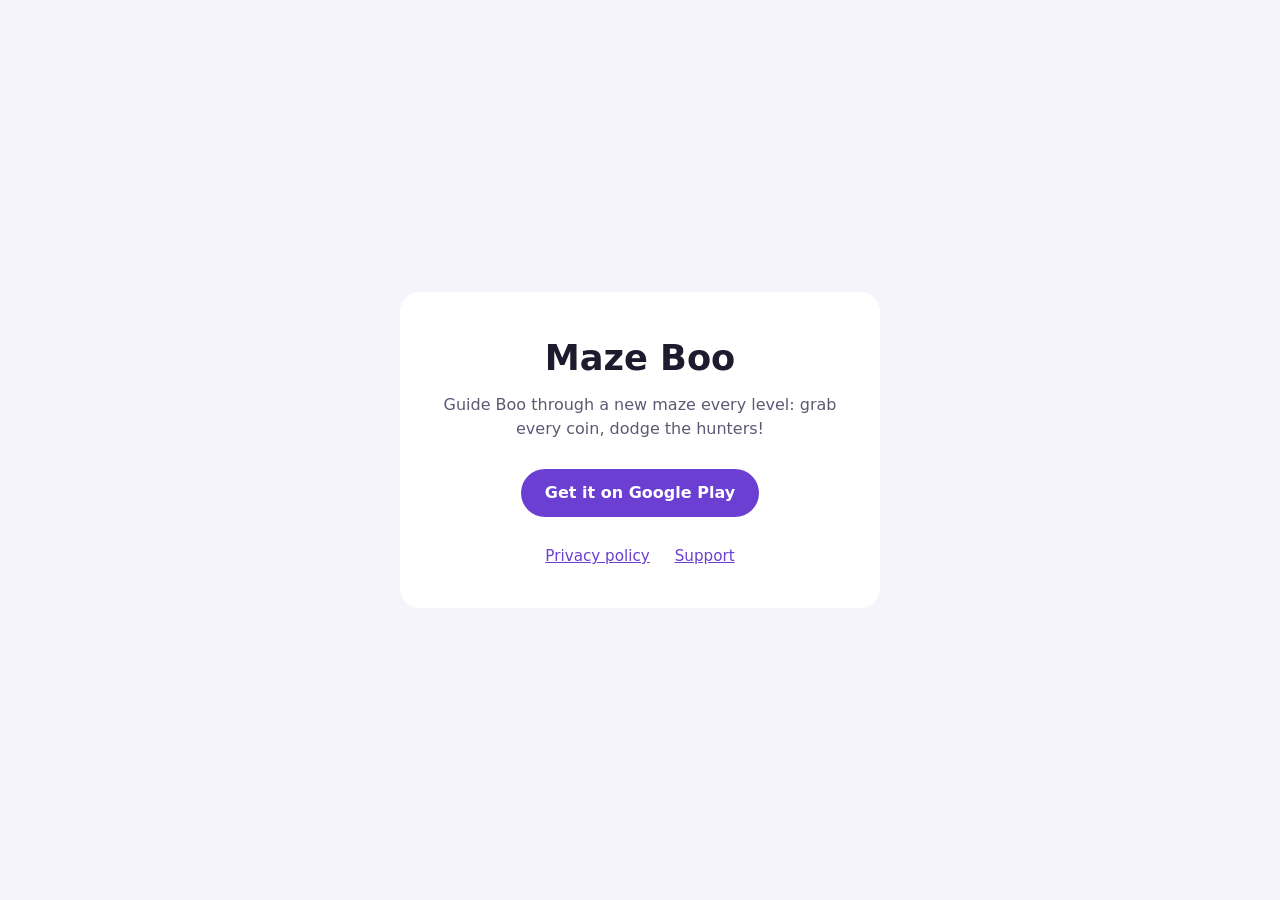
==== index.html @ 7814e3ba "Add a front page for Maze Boo Co-Authored-By: Claude Opus 5.5 <noreply@anthropic.com>" ====
<!doctype html>
<html lang="en">
<head>
  <meta charset="utf-8">
  <meta name="viewport" content="width=device-width, initial-scale=1">
  <title>Maze Boo</title>
  <meta name="description" content="Maze Boo: guide Boo through a new maze every level. Grab every coin, dodge the hunters!">
  <style>
    :root {
      color-scheme: light dark;
      --bg: #f6f4fb;
      --card: #ffffff;
      --text: #1f1b2e;
      --muted: #5f5873;
      --accent: #6a3fd1;
      --accent-text: #ffffff;
    }
    @media (prefers-color-scheme: dark) {
      :root {
        --bg: #14111d;
        --card: #1f1a2c;
        --text: #f1eef8;
        --muted: #aaa3bd;
        --accent: #9b78f0;
        --accent-text: #14111d;
      }
    }
    * { box-sizing: border-box; }
    body {
      margin: 0;
      min-height: 100vh;
      display: grid;
      place-items: center;
      padding: 24px 16px;
      background: var(--bg);
      color: var(--text);
      font-family: system-ui, -apple-system, "Segoe UI", Roboto, sans-serif;
      line-height: 1.5;
    }
    main {
      width: 100%;
      max-width: 480px;
      padding: 40px 32px;
      border-radius: 20px;
      background: var(--card);
      text-align: center;
    }
    h1 { margin: 0 0 8px; font-size: 2.2rem; }
    p { margin: 0 0 28px; color: var(--muted); }
    .store {
      display: inline-block;
      padding: 12px 24px;
      border-radius: 999px;
      background: var(--accent);
      color: var(--accent-text);
      font-weight: 600;
      text-decoration: none;
    }
    nav { margin-top: 28px; font-size: 0.95rem; }
    nav a { color: var(--accent); margin: 0 10px; }
  </style>
</head>
<body>
  <main>
    <h1>Maze Boo</h1>
    <p>Guide Boo through a new maze every level: grab every coin, dodge the hunters!</p>
    <a class="store" href="https://play.google.com/store/apps/details?id=com.mate_zakariadze.mazeboo">Get it on Google Play</a>
    <nav>
      <a href="https://sites.google.com/view/maze-boo-privacy-polic/home">Privacy policy</a>
      <a href="https://sites.google.com/view/maze-boo-sup/home">Support</a>
    </nav>
  </main>
</body>
</html>
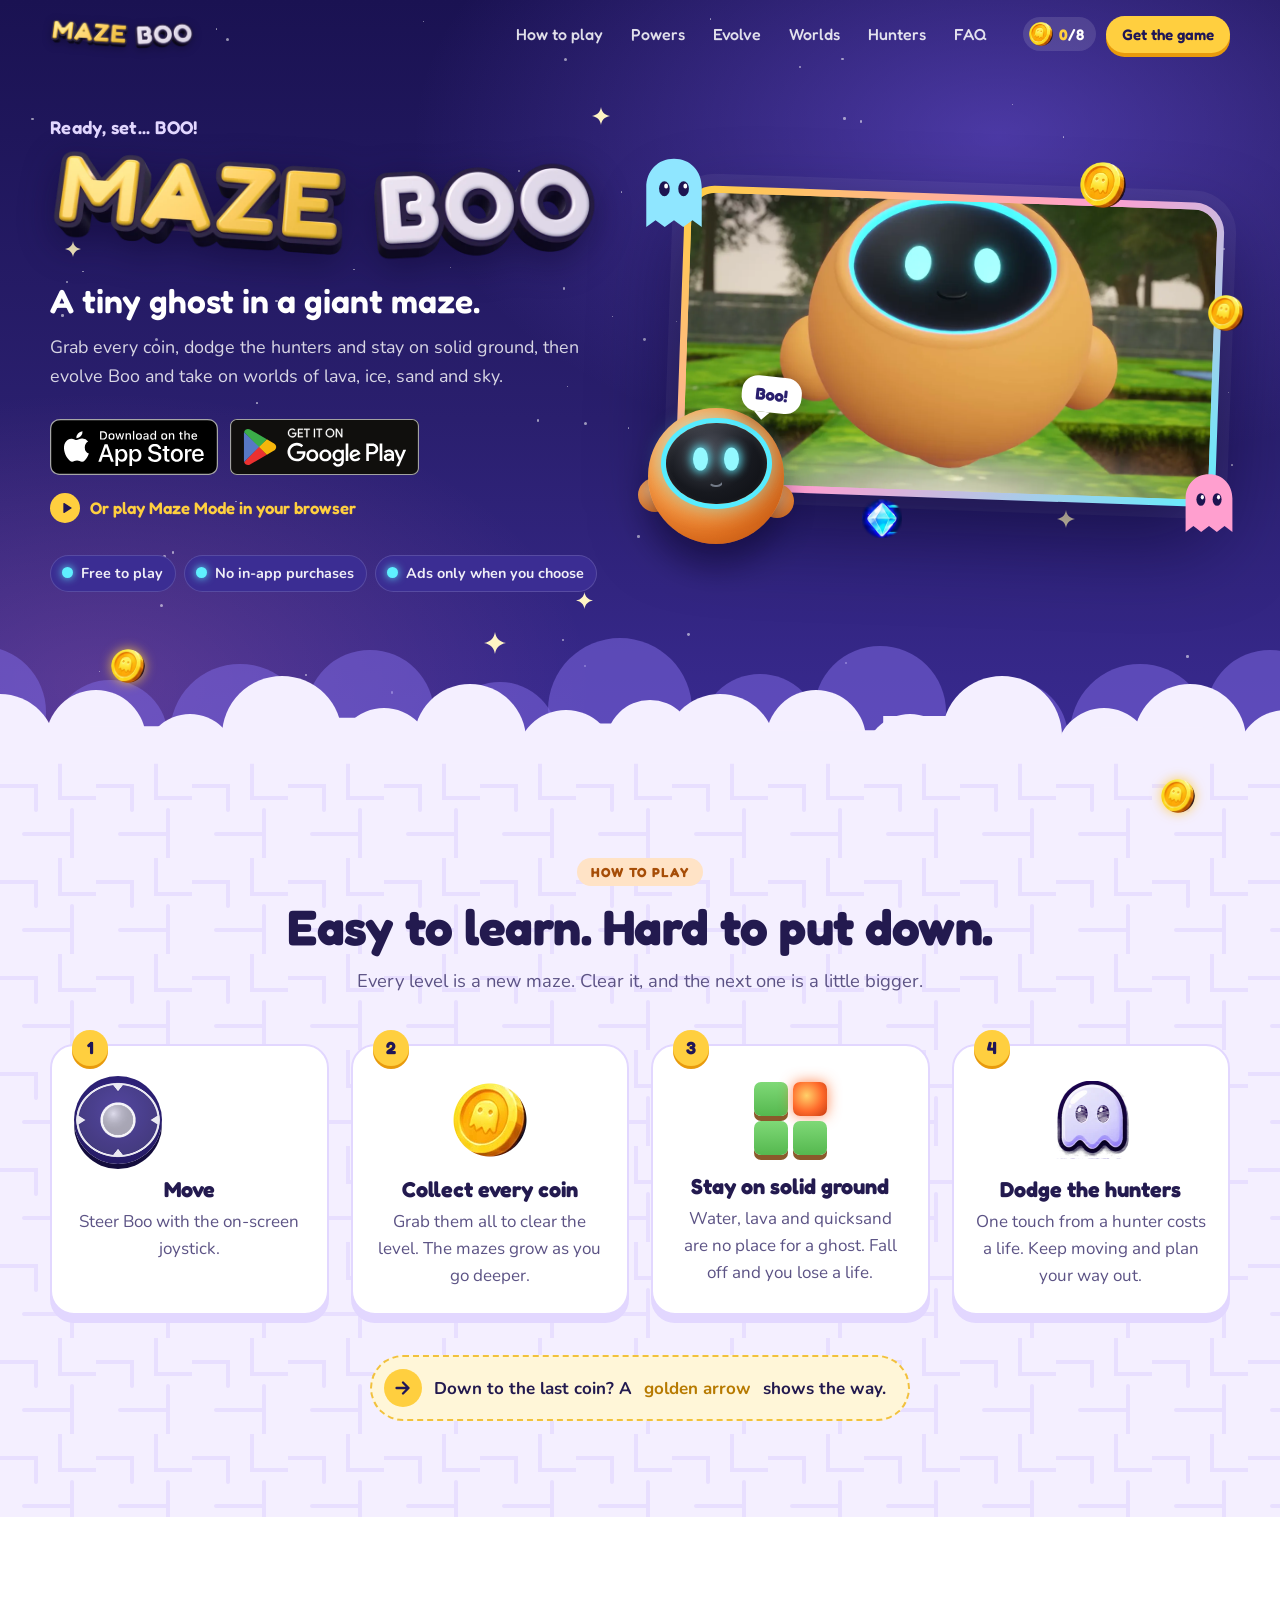
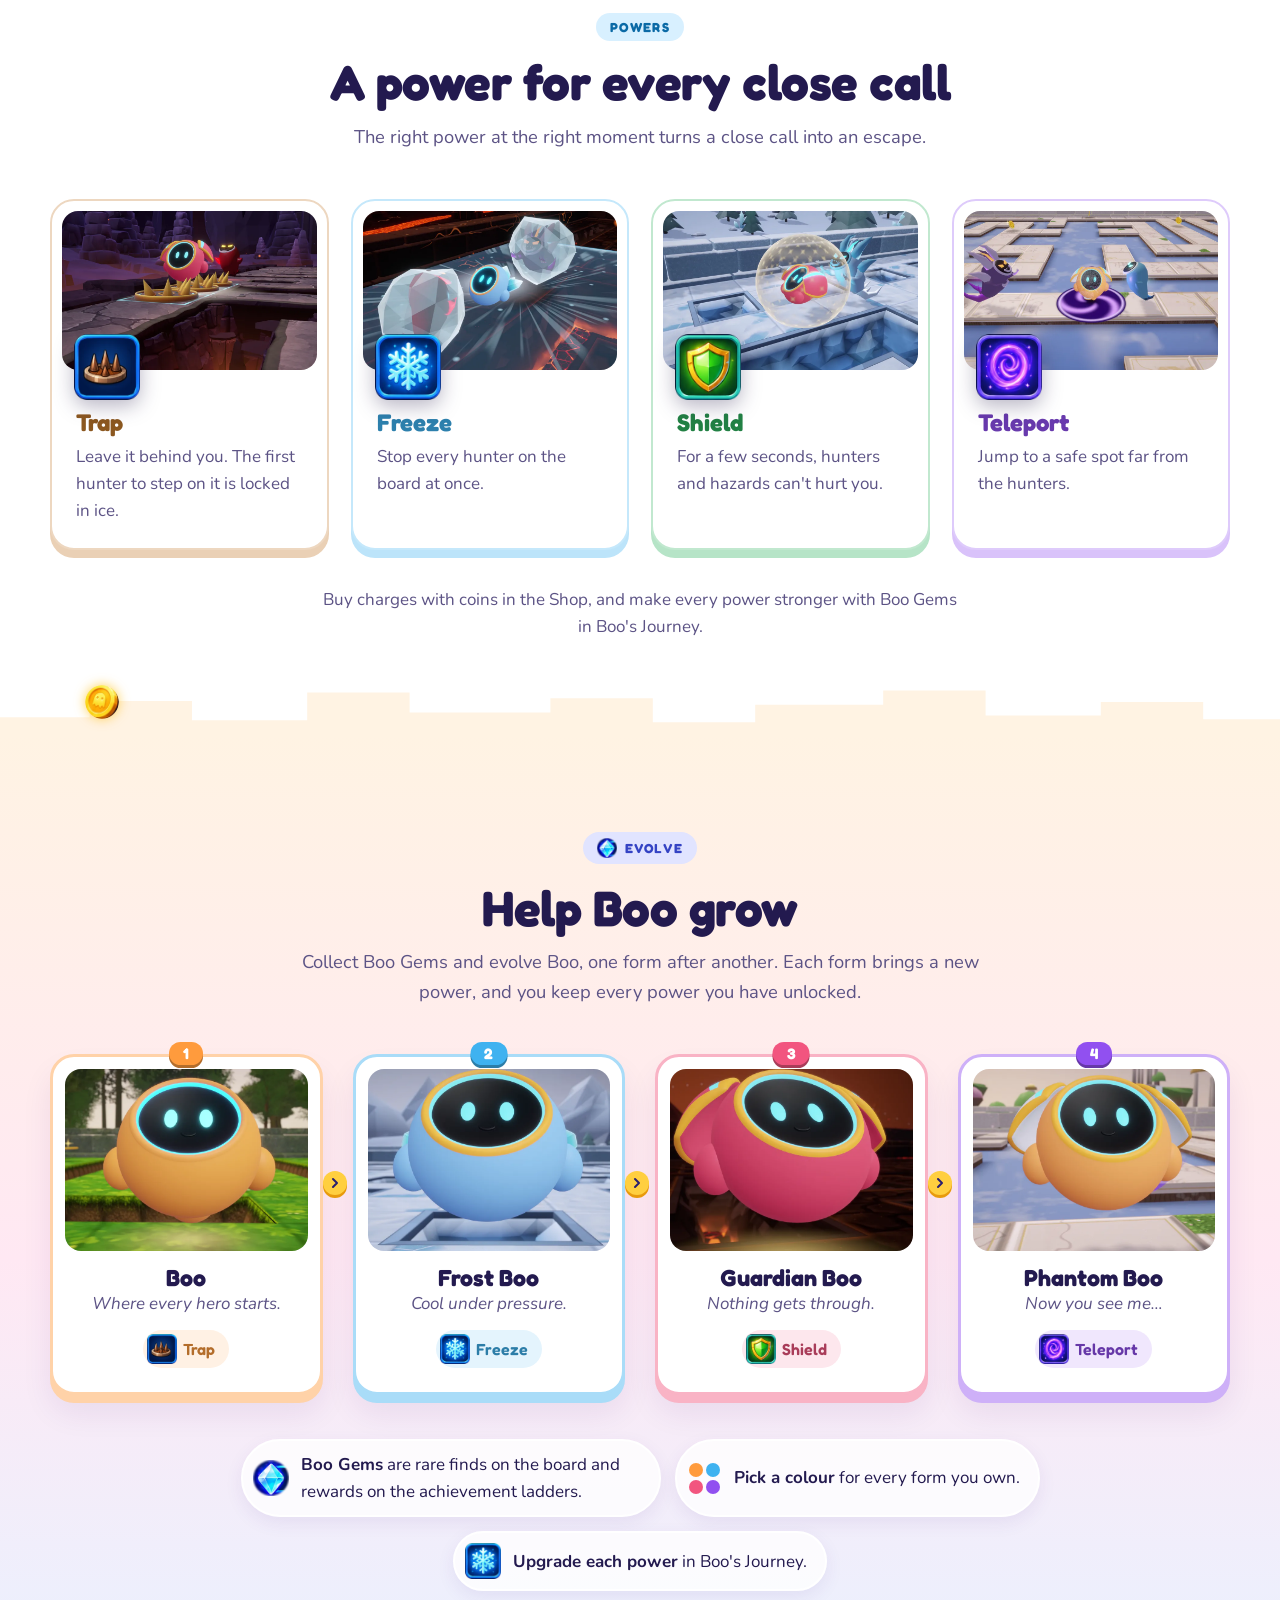
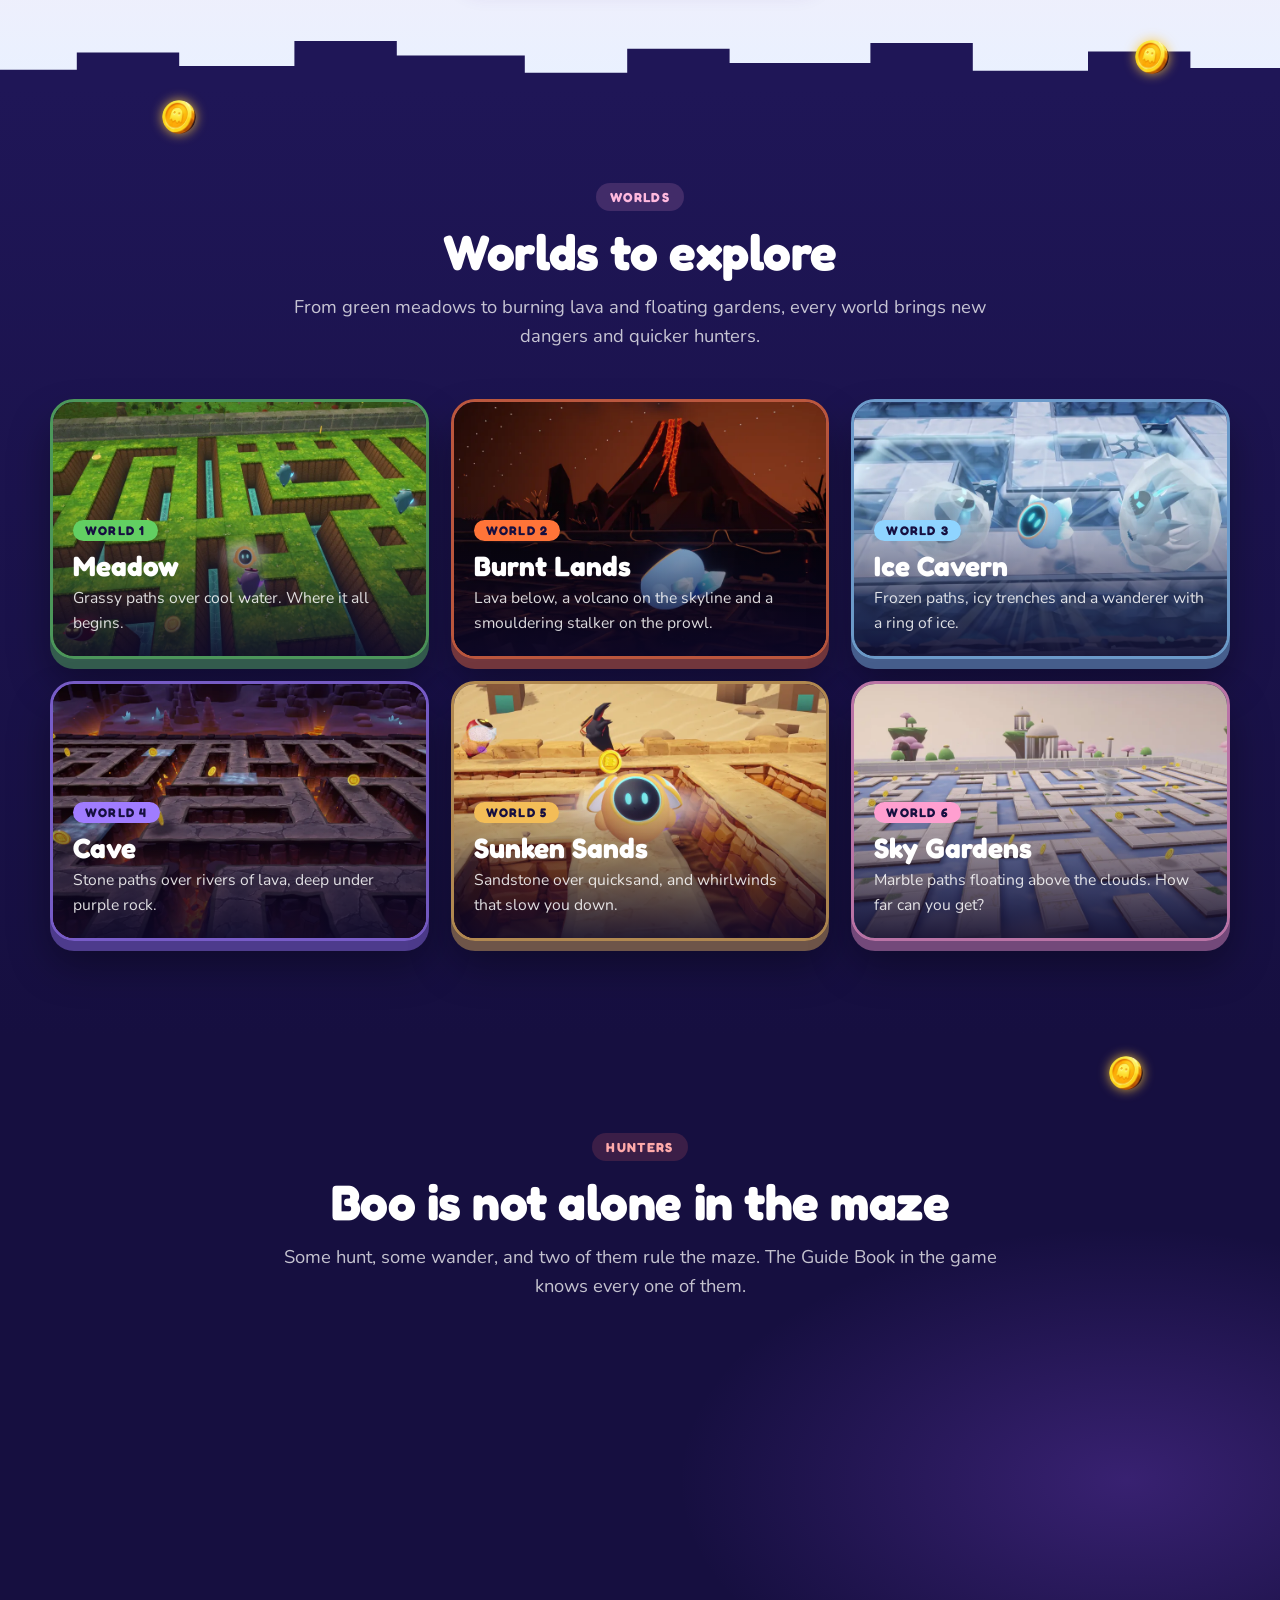
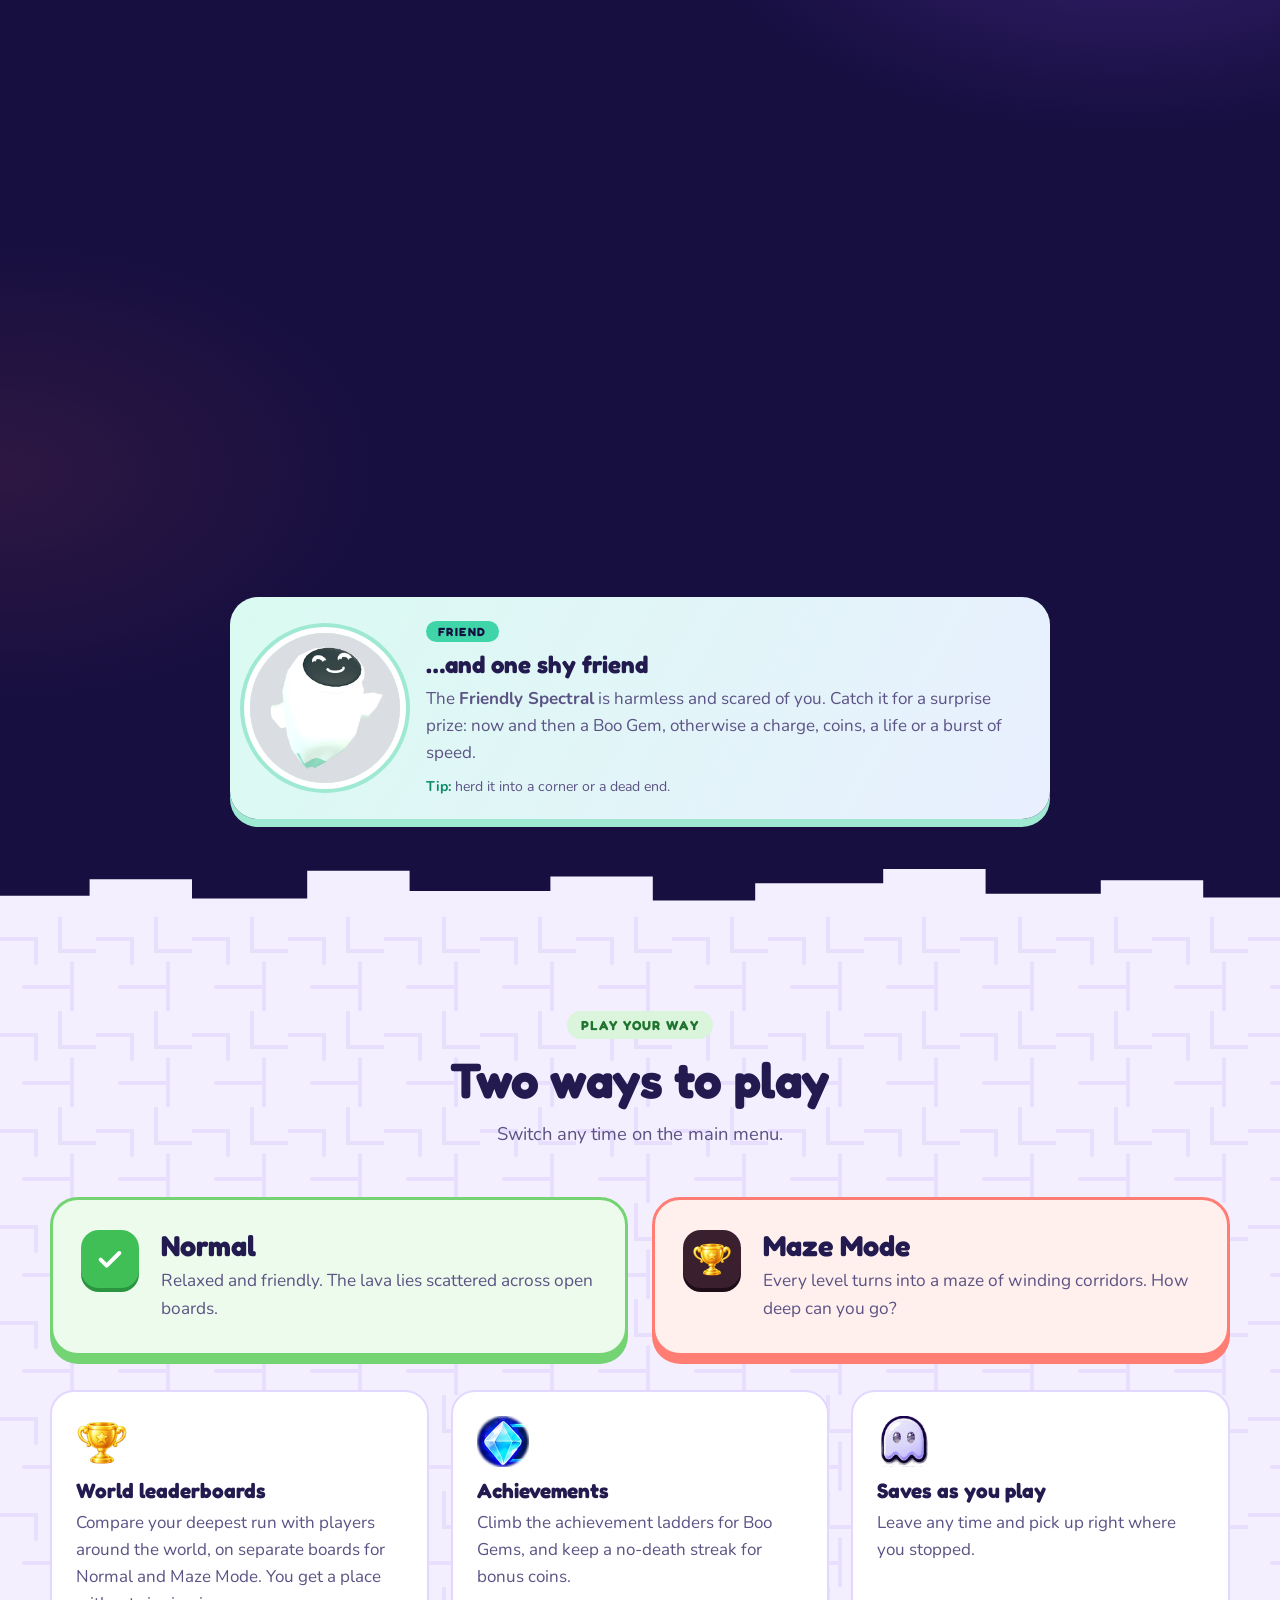
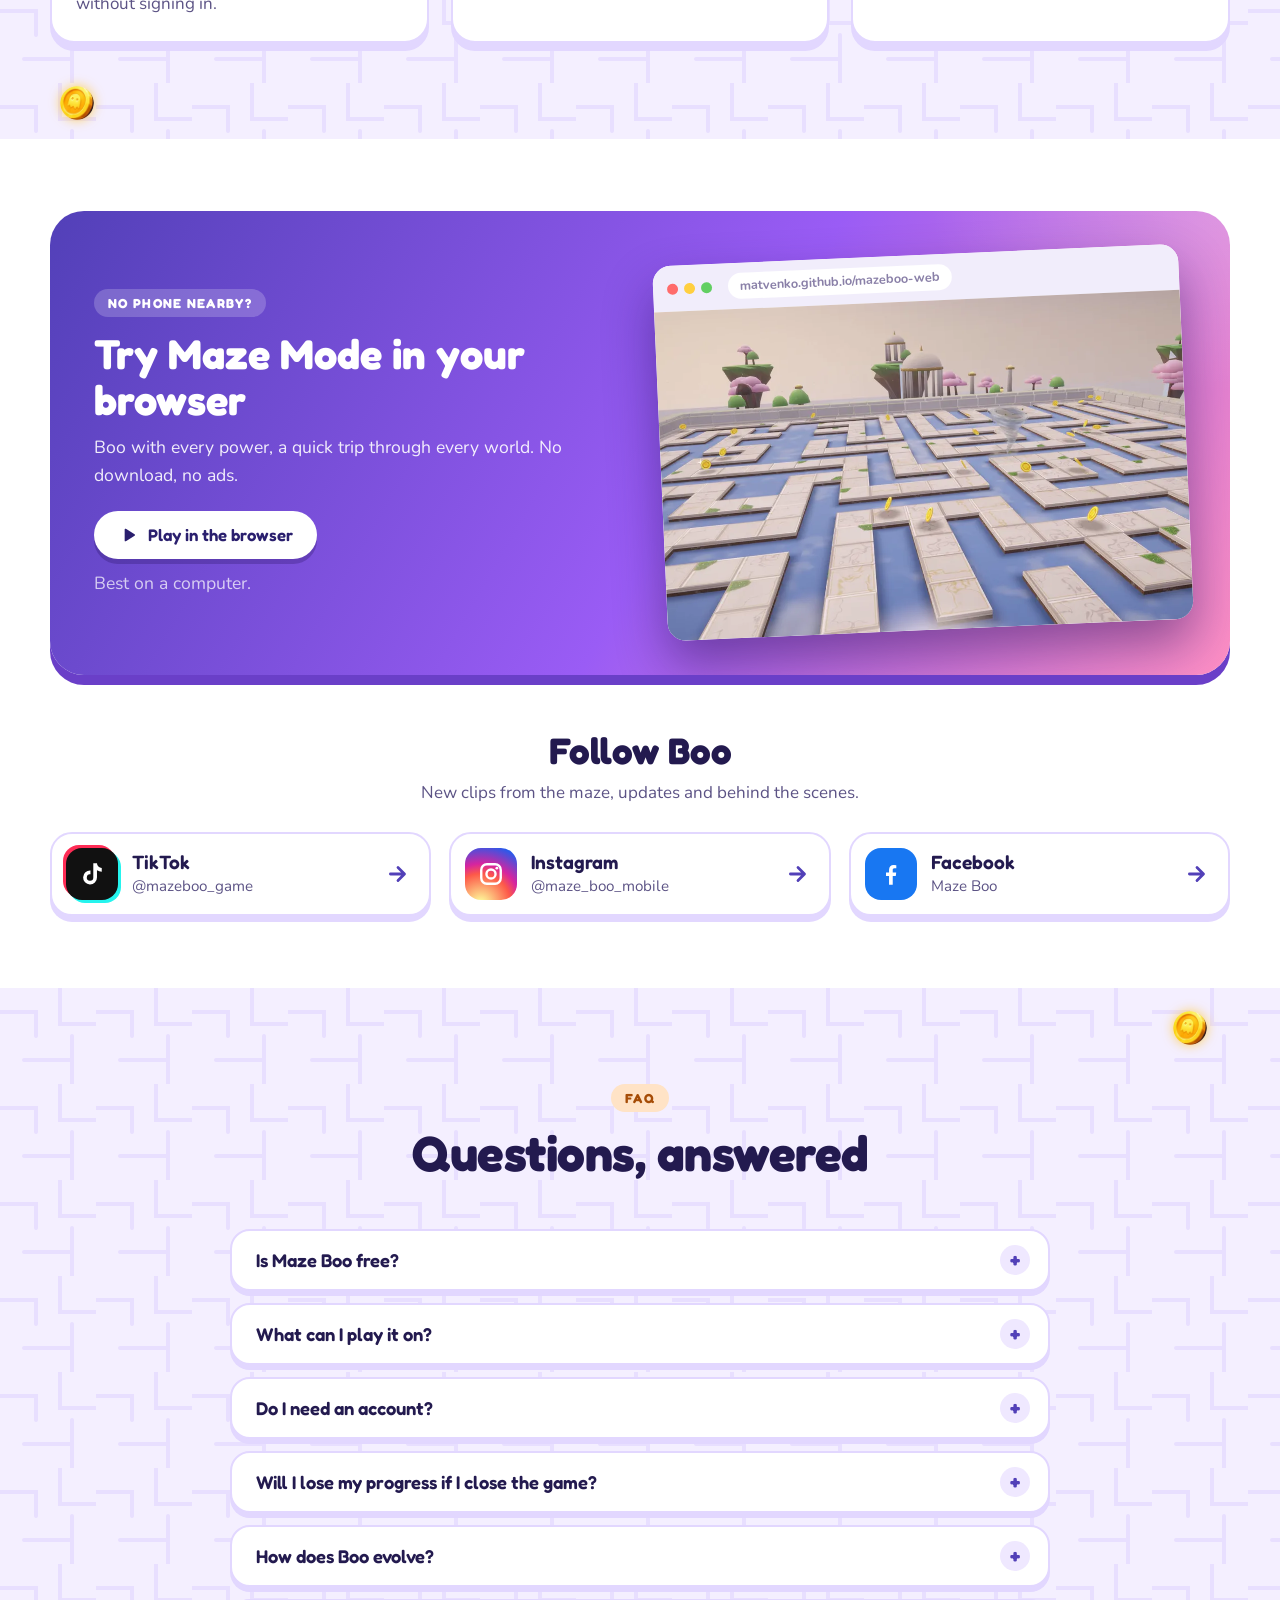
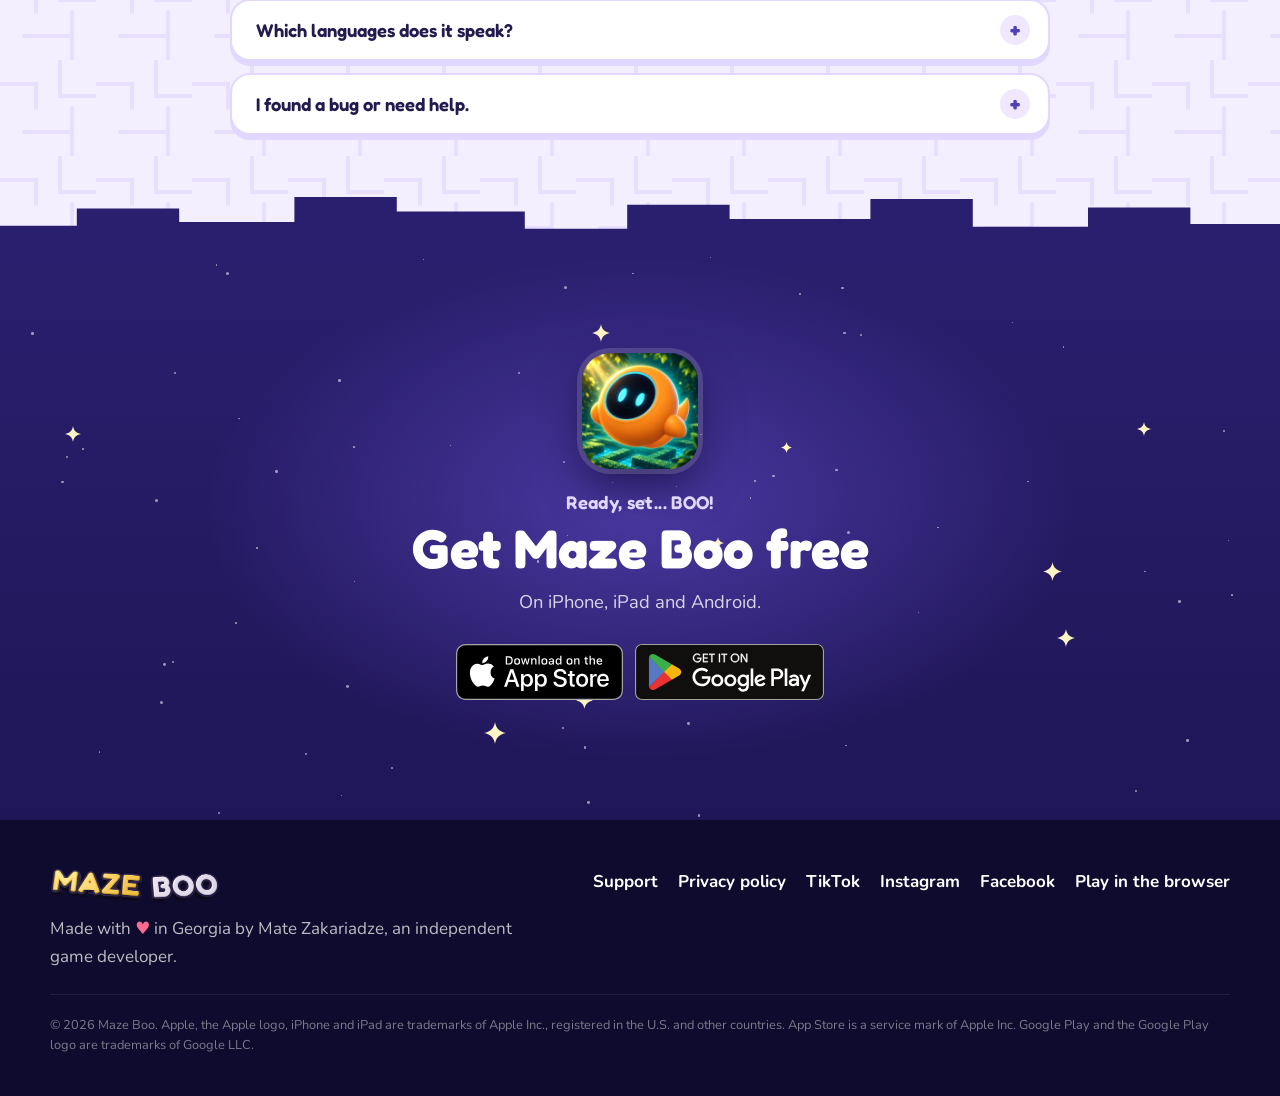
==== commit 290fb679: "Give Maze Boo a full website The one-card page with a Google Play button becomes the game's site: bo" ====
--- a/index.html
+++ b/index.html
@@ -2,73 +2,580 @@
 <html lang="en">
 <head>
   <meta charset="utf-8">
-  <meta name="viewport" content="width=device-width, initial-scale=1">
-  <title>Maze Boo</title>
-  <meta name="description" content="Maze Boo: guide Boo through a new maze every level. Grab every coin, dodge the hunters!">
-  <style>
-    :root {
-      color-scheme: light dark;
-      --bg: #f6f4fb;
-      --card: #ffffff;
-      --text: #1f1b2e;
-      --muted: #5f5873;
-      --accent: #6a3fd1;
-      --accent-text: #ffffff;
-    }
-    @media (prefers-color-scheme: dark) {
-      :root {
-        --bg: #14111d;
-        --card: #1f1a2c;
-        --text: #f1eef8;
-        --muted: #aaa3bd;
-        --accent: #9b78f0;
-        --accent-text: #14111d;
-      }
-    }
-    * { box-sizing: border-box; }
-    body {
-      margin: 0;
-      min-height: 100vh;
-      display: grid;
-      place-items: center;
-      padding: 24px 16px;
-      background: var(--bg);
-      color: var(--text);
-      font-family: system-ui, -apple-system, "Segoe UI", Roboto, sans-serif;
-      line-height: 1.5;
-    }
-    main {
-      width: 100%;
-      max-width: 480px;
-      padding: 40px 32px;
-      border-radius: 20px;
-      background: var(--card);
-      text-align: center;
-    }
-    h1 { margin: 0 0 8px; font-size: 2.2rem; }
-    p { margin: 0 0 28px; color: var(--muted); }
-    .store {
-      display: inline-block;
-      padding: 12px 24px;
-      border-radius: 999px;
-      background: var(--accent);
-      color: var(--accent-text);
-      font-weight: 600;
-      text-decoration: none;
-    }
-    nav { margin-top: 28px; font-size: 0.95rem; }
-    nav a { color: var(--accent); margin: 0 10px; }
-  </style>
+  <meta name="viewport" content="width=device-width, initial-scale=1, viewport-fit=cover">
+  <title>Maze Boo — a tiny ghost in a giant maze</title>
+  <meta name="description" content="Maze Boo is a free, cute top-down maze game for iPhone, iPad and Android. Grab every coin, dodge the hunters, stay on solid ground and evolve Boo through worlds of lava, ice, sand and sky.">
+  <link rel="canonical" href="https://matvenko.github.io/">
+  <meta name="theme-color" content="#1f1657">
+  <meta name="apple-itunes-app" content="app-id=6819451632">
+
+  <meta property="og:type" content="website">
+  <meta property="og:site_name" content="Maze Boo">
+  <meta property="og:title" content="Maze Boo — a tiny ghost in a giant maze">
+  <meta property="og:description" content="Grab every coin, dodge the hunters and evolve Boo. Free on iPhone, iPad and Android.">
+  <meta property="og:url" content="https://matvenko.github.io/">
+  <meta property="og:image" content="https://matvenko.github.io/assets/img/og.jpg">
+  <meta property="og:image:width" content="1200">
+  <meta property="og:image:height" content="630">
+  <meta property="og:image:alt" content="Maze Boo: Boo, an orange little ghost, on a maze of lava and stone">
+  <meta name="twitter:card" content="summary_large_image">
+
+  <link rel="icon" type="image/png" sizes="32x32" href="assets/img/favicon-32.png">
+  <link rel="icon" type="image/png" sizes="192x192" href="assets/img/favicon-192.png">
+  <link rel="apple-touch-icon" href="assets/img/apple-touch-icon.png">
+
+  <link rel="preconnect" href="https://fonts.googleapis.com">
+  <link rel="preconnect" href="https://fonts.gstatic.com" crossorigin>
+  <link rel="stylesheet" href="https://fonts.googleapis.com/css2?family=Fredoka:wght@500;600;700&family=Nunito:wght@400;600;700;800&display=swap">
+  <link rel="preload" as="image" href="assets/img/logo.webp" type="image/webp">
+  <link rel="stylesheet" href="assets/css/site.css">
+
+  <script type="application/ld+json">
+  {
+    "@context": "https://schema.org",
+    "@type": "VideoGame",
+    "name": "Maze Boo",
+    "url": "https://matvenko.github.io/",
+    "image": "https://matvenko.github.io/assets/img/og.jpg",
+    "description": "A cute top-down maze game. Guide Boo, a little spirit, across a new maze every level: collect every coin, stay on solid ground and keep away from the hunters.",
+    "genre": ["Arcade", "Maze", "Casual"],
+    "gamePlatform": ["Android", "iOS", "Web browser"],
+    "applicationCategory": "Game",
+    "inLanguage": "en",
+    "author": { "@type": "Person", "name": "Mate Zakariadze" },
+    "offers": { "@type": "Offer", "price": "0", "priceCurrency": "USD" },
+    "sameAs": [
+      "https://play.google.com/store/apps/details?id=com.mate_zakariadze.mazeboo",
+      "https://apps.apple.com/app/id6819451632",
+      "https://www.tiktok.com/@mazeboo_game",
+      "https://www.instagram.com/maze_boo_mobile/",
+      "https://www.facebook.com/profile.php?id=61595113745411"
+    ]
+  }
+  </script>
 </head>
 <body>
-  <main>
-    <h1>Maze Boo</h1>
-    <p>Guide Boo through a new maze every level: grab every coin, dodge the hunters!</p>
-    <a class="store" href="https://play.google.com/store/apps/details?id=com.mate_zakariadze.mazeboo">Get it on Google Play</a>
-    <nav>
-      <a href="https://sites.google.com/view/maze-boo-privacy-polic/home">Privacy policy</a>
-      <a href="https://sites.google.com/view/maze-boo-sup/home">Support</a>
-    </nav>
+  <a class="skip" href="#main">Skip to content</a>
+
+  <svg width="0" height="0" class="defs" aria-hidden="true" focusable="false">
+    <defs>
+      <symbol id="sparkle" viewBox="0 0 24 24"><path d="M12 0c.9 6.4 4.6 10.6 12 12-7.4 1.4-11.1 5.6-12 12-.9-6.4-4.6-10.6-12-12C7.4 10.6 11.1 6.4 12 0z"/></symbol>
+      <symbol id="ghost" viewBox="0 0 60 70"><path d="M30 2C14.5 2 4 13.6 4 29v37l8.7-6.5 8.6 6.5 8.7-6.5 8.7 6.5 8.6-6.5L56 66V29C56 13.6 45.5 2 30 2z"/><ellipse cx="21" cy="30" rx="5" ry="7" fill="#1d1450"/><ellipse cx="39" cy="30" rx="5" ry="7" fill="#1d1450"/><ellipse cx="22.6" cy="27.5" rx="1.8" ry="2.4" fill="#fff"/><ellipse cx="40.6" cy="27.5" rx="1.8" ry="2.4" fill="#fff"/></symbol>
+      <symbol id="arrow" viewBox="0 0 24 24"><path d="M5 12h12m-5-6 6 6-6 6" fill="none" stroke="currentColor" stroke-width="2.6" stroke-linecap="round" stroke-linejoin="round"/></symbol>
+      <symbol id="play" viewBox="0 0 24 24"><path d="M8 5.5v13a1 1 0 0 0 1.5.86l10.4-6.5a1 1 0 0 0 0-1.72L9.5 4.64A1 1 0 0 0 8 5.5z"/></symbol>
+      <symbol id="tiktok" viewBox="0 0 24 24"><path d="M16.6 2h-3.4v13.2a3 3 0 1 1-2.6-3V8.8a6.4 6.4 0 1 0 6 6.4V8.6a8 8 0 0 0 4.4 1.3V6.5a4.5 4.5 0 0 1-4.4-4.5z"/></symbol>
+      <symbol id="instagram" viewBox="0 0 24 24"><rect x="3" y="3" width="18" height="18" rx="5.2" fill="none" stroke="currentColor" stroke-width="2.2"/><circle cx="12" cy="12" r="4.2" fill="none" stroke="currentColor" stroke-width="2.2"/><circle cx="17.4" cy="6.6" r="1.3"/></symbol>
+      <symbol id="facebook" viewBox="0 0 24 24"><path d="M13.6 22v-8.2h2.8l.4-3.3h-3.2V8.4c0-.9.3-1.6 1.6-1.6h1.7V3.9a23 23 0 0 0-2.5-.1c-2.5 0-4.2 1.5-4.2 4.3v2.4H7.4v3.3h2.8V22z"/></symbol>
+      <symbol id="check" viewBox="0 0 24 24"><path d="m5 12.5 4.5 4.5L19 7.5" fill="none" stroke="currentColor" stroke-width="3" stroke-linecap="round" stroke-linejoin="round"/></symbol>
+    </defs>
+  </svg>
+
+  <header class="topbar" data-topbar>
+    <div class="wrap topbar-in">
+      <a class="brand" href="#top" aria-label="Maze Boo, back to the top">
+        <img src="assets/img/logo.webp" alt="" width="1200" height="250">
+      </a>
+      <nav class="nav" id="nav" aria-label="Sections">
+        <a href="#how">How to play</a>
+        <a href="#powers">Powers</a>
+        <a href="#evolve">Evolve</a>
+        <a href="#worlds">Worlds</a>
+        <a href="#hunters">Hunters</a>
+        <a href="#faq">FAQ</a>
+      </nav>
+      <div class="topbar-end">
+        <button class="coin-count" type="button" data-coin-count aria-label="Coins found on this page" hidden>
+          <img src="assets/img/icons/coin.webp" alt="" width="74" height="74">
+          <span><b data-coin-found>0</b>/<span data-coin-total>0</span></span>
+        </button>
+        <a class="btn btn-sun btn-small" href="#download" data-store-smart>Get the game</a>
+        <button class="menu-btn" type="button" aria-controls="nav" aria-expanded="false" data-menu>
+          <span class="sr">Menu</span><span class="menu-bars" aria-hidden="true"></span>
+        </button>
+      </div>
+    </div>
+  </header>
+
+  <main id="main">
+    <!-- Hero -->
+    <section class="hero" id="top">
+      <div class="sky" aria-hidden="true" data-sky></div>
+      <div class="wrap hero-grid">
+        <div class="hero-copy">
+          <p class="kicker">Ready, set... BOO!</p>
+          <h1 class="hero-logo"><img src="assets/img/logo.webp" alt="Maze Boo" width="1200" height="250"></h1>
+          <p class="tagline">A tiny ghost in a giant maze.</p>
+          <p class="lede">Grab every coin, dodge the hunters and stay on solid ground, then evolve Boo and take on worlds of lava, ice, sand and sky.</p>
+          <div class="stores" data-stores>
+            <a class="badge badge-apple" href="https://apps.apple.com/app/id6819451632" data-store="apple" rel="noopener">
+              <img src="assets/img/badges/app-store.svg" alt="Download on the App Store" width="120" height="40">
+            </a>
+            <a class="badge badge-play" href="https://play.google.com/store/apps/details?id=com.mate_zakariadze.mazeboo" data-store="play" rel="noopener">
+              <img src="assets/img/badges/google-play.svg" alt="Get it on Google Play" width="180" height="53">
+            </a>
+          </div>
+          <a class="web-link" href="https://matvenko.github.io/mazeboo-web/" rel="noopener">
+            <svg aria-hidden="true"><use href="#play"/></svg>
+            <span>Or play Maze Mode in your browser</span>
+          </a>
+          <ul class="facts" aria-label="At a glance">
+            <li>Free to play</li>
+            <li>No in-app purchases</li>
+            <li>Ads only when you choose</li>
+          </ul>
+        </div>
+
+        <div class="hero-stage">
+          <svg class="float ghost ghost-cyan" aria-hidden="true"><use href="#ghost"/></svg>
+          <svg class="float ghost ghost-pink" aria-hidden="true"><use href="#ghost"/></svg>
+          <img class="float float-coin c1" src="assets/img/icons/coin.webp" alt="" width="74" height="74">
+          <img class="float float-coin c2" src="assets/img/icons/coin.webp" alt="" width="74" height="74">
+          <img class="float float-gem" src="assets/img/icons/gem.webp" alt="" width="90" height="88">
+          <div class="screen">
+            <video class="screen-video" autoplay muted loop playsinline preload="metadata" poster="assets/video/hero-poster.webp" aria-label="Maze Boo gameplay: Boo freezes hunters, raises a shield, teleports and runs through the worlds" data-hero-video>
+              <source src="assets/video/hero-loop.mp4" type="video/mp4">
+            </video>
+          </div>
+          <button class="boo" type="button" aria-label="Poke Boo" data-boo>
+            <span class="boo-arm boo-arm-l"></span>
+            <span class="boo-arm boo-arm-r"></span>
+            <span class="boo-body">
+              <span class="boo-visor">
+                <span class="boo-eyes" data-boo-eyes><span class="boo-eye"></span><span class="boo-eye"></span></span>
+                <span class="boo-smile"></span>
+              </span>
+            </span>
+            <span class="boo-bubble" data-boo-bubble aria-live="polite">Boo!</span>
+          </button>
+        </div>
+      </div>
+      <button class="coin-hidden" type="button" style="--x: 10%; --y: calc(100% - 96px)" aria-label="Collect a hidden coin" data-coin></button>
+    </section>
+
+    <!-- How to play -->
+    <section class="section section-day" id="how">
+      <div class="edge edge-day" aria-hidden="true"></div>
+      <div class="wrap">
+        <header class="section-head">
+          <p class="pill pill-boo">How to play</p>
+          <h2>Easy to learn. Hard to put down.</h2>
+          <p>Every level is a new maze. Clear it, and the next one is a little bigger.</p>
+        </header>
+        <ol class="steps">
+          <li class="step">
+            <span class="step-num">1</span>
+            <span class="step-art joystick" aria-hidden="true">
+              <img src="assets/img/icons/joystick-base.webp" alt="" width="160" height="160">
+              <img class="knob" src="assets/img/icons/joystick-knob.webp" alt="" width="160" height="160">
+            </span>
+            <h3>Move</h3>
+            <p>Steer Boo with the on-screen joystick.</p>
+          </li>
+          <li class="step">
+            <span class="step-num">2</span>
+            <span class="step-art" aria-hidden="true"><img class="spin" src="assets/img/icons/coin.webp" alt="" width="74" height="74"></span>
+            <h3>Collect every coin</h3>
+            <p>Grab them all to clear the level. The mazes grow as you go deeper.</p>
+          </li>
+          <li class="step">
+            <span class="step-num">3</span>
+            <span class="step-art tiles" aria-hidden="true"><span></span><span class="lava"></span><span></span><span></span></span>
+            <h3>Stay on solid ground</h3>
+            <p>Water, lava and quicksand are no place for a ghost. Fall off and you lose a life.</p>
+          </li>
+          <li class="step">
+            <span class="step-num">4</span>
+            <span class="step-art" aria-hidden="true"><img class="wobble" src="assets/img/icons/life.webp" alt="" width="160" height="156"></span>
+            <h3>Dodge the hunters</h3>
+            <p>One touch from a hunter costs a life. Keep moving and plan your way out.</p>
+          </li>
+        </ol>
+        <p class="hint">
+          <span class="hint-arrow" aria-hidden="true"><svg><use href="#arrow"/></svg></span>
+          Down to the last coin? A <b>golden arrow</b> shows the way.
+        </p>
+      </div>
+      <button class="coin-hidden" type="button" style="--x: 92%; --y: 34px" aria-label="Collect a hidden coin" data-coin></button>
+    </section>
+
+    <!-- Powers -->
+    <section class="section section-white" id="powers">
+      <div class="wrap">
+        <header class="section-head">
+          <p class="pill pill-frost">Powers</p>
+          <h2>A power for every close call</h2>
+          <p>The right power at the right moment turns a close call into an escape.</p>
+        </header>
+        <div class="powers">
+          <article class="power" style="--c: var(--trap)">
+            <div class="power-shot"><img src="assets/img/powers/trap.webp" alt="Guardian Boo runs past a row of golden spike traps in the Cave, a red hunter close behind" width="960" height="600" loading="lazy"></div>
+            <img class="power-icon" src="assets/img/icons/trap.webp" alt="" width="160" height="160" loading="lazy">
+            <h3>Trap</h3>
+            <p>Leave it behind you. The first hunter to step on it is locked in ice.</p>
+          </article>
+          <article class="power" style="--c: var(--frost)">
+            <div class="power-shot"><img src="assets/img/powers/freeze.webp" alt="Frost Boo between two hunters frozen in blocks of ice over the Burnt Lands' lava" width="960" height="600" loading="lazy"></div>
+            <img class="power-icon" src="assets/img/icons/freeze.webp" alt="" width="160" height="160" loading="lazy">
+            <h3>Freeze</h3>
+            <p>Stop every hunter on the board at once.</p>
+          </article>
+          <article class="power" style="--c: var(--shield)">
+            <div class="power-shot"><img src="assets/img/powers/shield.webp" alt="Guardian Boo inside a glowing golden shield bubble as two hunters close in on the Ice Cavern" width="960" height="600" loading="lazy"></div>
+            <img class="power-icon" src="assets/img/icons/shield.webp" alt="" width="160" height="160" loading="lazy">
+            <h3>Shield</h3>
+            <p>For a few seconds, hunters and hazards can't hurt you.</p>
+          </article>
+          <article class="power" style="--c: var(--tele)">
+            <div class="power-shot"><img src="assets/img/powers/teleport.webp" alt="Phantom Boo on a purple teleport swirl in the Sky Gardens, hunters on both sides" width="960" height="600" loading="lazy"></div>
+            <img class="power-icon" src="assets/img/icons/teleport.webp" alt="" width="160" height="160" loading="lazy">
+            <h3>Teleport</h3>
+            <p>Jump to a safe spot far from the hunters.</p>
+          </article>
+        </div>
+        <p class="swipe" aria-hidden="true">Swipe <svg><use href="#arrow"/></svg></p>
+        <p class="note">Buy charges with coins in the Shop, and make every power stronger with Boo Gems in Boo's Journey.</p>
+      </div>
+      <button class="coin-hidden" type="button" style="--x: 8%; --y: calc(100% - 34px)" aria-label="Collect a hidden coin" data-coin></button>
+    </section>
+
+    <!-- Evolve -->
+    <section class="section section-evolve" id="evolve">
+      <div class="edge edge-evolve" aria-hidden="true"></div>
+      <div class="wrap">
+        <header class="section-head">
+          <p class="pill pill-gem"><img src="assets/img/icons/gem.webp" alt="" width="90" height="88"> Evolve</p>
+          <h2>Help Boo grow</h2>
+          <p>Collect Boo Gems and evolve Boo, one form after another. Each form brings a new power, and you keep every power you have unlocked.</p>
+        </header>
+        <ol class="path">
+          <li class="form" style="--c: var(--boo)">
+            <span class="form-step">1</span>
+            <div class="form-shot"><img src="assets/img/forms/boo.webp" alt="Boo, round and orange with a black visor and glowing cyan eyes, in the Meadow" width="800" height="600" loading="lazy"></div>
+            <h3>Boo</h3>
+            <p class="form-line">Where every hero starts.</p>
+            <p class="form-power"><img src="assets/img/icons/trap.webp" alt="" width="160" height="160" loading="lazy"> Trap</p>
+          </li>
+          <li class="form" style="--c: var(--frost)">
+            <span class="form-step">2</span>
+            <div class="form-shot"><img src="assets/img/forms/frost-boo.webp" alt="Frost Boo, pale blue with ice crystals and a golden rim, in the Ice Cavern" width="800" height="600" loading="lazy"></div>
+            <h3>Frost Boo</h3>
+            <p class="form-line">Cool under pressure.</p>
+            <p class="form-power"><img src="assets/img/icons/freeze.webp" alt="" width="160" height="160" loading="lazy"> Freeze</p>
+          </li>
+          <li class="form" style="--c: var(--guard)">
+            <span class="form-step">3</span>
+            <div class="form-shot"><img src="assets/img/forms/guardian-boo.webp" alt="Guardian Boo, pink with golden guards, in the Burnt Lands" width="800" height="600" loading="lazy"></div>
+            <h3>Guardian Boo</h3>
+            <p class="form-line">Nothing gets through.</p>
+            <p class="form-power"><img src="assets/img/icons/shield.webp" alt="" width="160" height="160" loading="lazy"> Shield</p>
+          </li>
+          <li class="form" style="--c: var(--tele)">
+            <span class="form-step">4</span>
+            <div class="form-shot"><img src="assets/img/forms/phantom-boo.webp" alt="Phantom Boo, with white and gold wings, in the Sky Gardens" width="800" height="600" loading="lazy"></div>
+            <h3>Phantom Boo</h3>
+            <p class="form-line">Now you see me…</p>
+            <p class="form-power"><img src="assets/img/icons/teleport.webp" alt="" width="160" height="160" loading="lazy"> Teleport</p>
+          </li>
+        </ol>
+        <p class="swipe" aria-hidden="true">Swipe <svg><use href="#arrow"/></svg></p>
+        <ul class="perks">
+          <li><img src="assets/img/icons/gem.webp" alt="" width="90" height="88" loading="lazy"><span><b>Boo Gems</b> are rare finds on the board and rewards on the achievement ladders.</span></li>
+          <li><span class="perk-dots" aria-hidden="true"><i></i><i></i><i></i><i></i></span><span><b>Pick a colour</b> for every form you own.</span></li>
+          <li><img src="assets/img/icons/freeze.webp" alt="" width="160" height="160" loading="lazy"><span><b>Upgrade each power</b> in Boo's Journey.</span></li>
+        </ul>
+      </div>
+      <button class="coin-hidden" type="button" style="--x: 90%; --y: calc(100% - 30px)" aria-label="Collect a hidden coin" data-coin></button>
+    </section>
+
+    <!-- Worlds -->
+    <section class="section section-night" id="worlds">
+      <div class="edge edge-night" aria-hidden="true"></div>
+      <div class="wrap">
+        <header class="section-head on-dark">
+          <p class="pill pill-sky">Worlds</p>
+          <h2>Worlds to explore</h2>
+          <p>From green meadows to burning lava and floating gardens, every world brings new dangers and quicker hunters.</p>
+        </header>
+        <div class="worlds">
+          <article class="world" style="--c: var(--meadow)">
+            <img src="assets/img/worlds/meadow.webp" alt="A grassy maze in the Meadow, with water channels and hunters" width="960" height="600" loading="lazy">
+            <div class="world-text"><span class="world-tag">World 1</span><h3>Meadow</h3><p>Grassy paths over cool water. Where it all begins.</p></div>
+          </article>
+          <article class="world" style="--c: var(--burnt)">
+            <img src="assets/img/worlds/burnt-lands.webp" alt="Frost Boo racing along a dark path, a volcano glowing on the skyline of the Burnt Lands" width="960" height="600" loading="lazy">
+            <div class="world-text"><span class="world-tag">World 2</span><h3>Burnt Lands</h3><p>Lava below, a volcano on the skyline and a smouldering stalker on the prowl.</p></div>
+          </article>
+          <article class="world" style="--c: var(--ice)">
+            <img src="assets/img/worlds/ice-cavern.webp" alt="Frost Boo between frozen hunters in the Ice Cavern's white maze" width="960" height="600" loading="lazy">
+            <div class="world-text"><span class="world-tag">World 3</span><h3>Ice Cavern</h3><p>Frozen paths, icy trenches and a wanderer with a ring of ice.</p></div>
+          </article>
+          <article class="world" style="--c: var(--cave)">
+            <img src="assets/img/worlds/cave.webp" alt="A stone maze over rivers of lava under the purple Cave" width="960" height="600" loading="lazy">
+            <div class="world-text"><span class="world-tag">World 4</span><h3>Cave</h3><p>Stone paths over rivers of lava, deep under purple rock.</p></div>
+          </article>
+          <article class="world" style="--c: var(--sands)">
+            <img src="assets/img/worlds/sunken-sands.webp" alt="Phantom Boo on sandstone paths in the Sunken Sands, hunters behind" width="960" height="600" loading="lazy">
+            <div class="world-text"><span class="world-tag">World 5</span><h3>Sunken Sands</h3><p>Sandstone over quicksand, and whirlwinds that slow you down.</p></div>
+          </article>
+          <article class="world" style="--c: var(--sky)">
+            <img src="assets/img/worlds/sky-gardens.webp" alt="A white marble maze over the clouds in the Sky Gardens, pink trees and floating islands beyond" width="960" height="600" loading="lazy">
+            <div class="world-text"><span class="world-tag">World 6</span><h3>Sky Gardens</h3><p>Marble paths floating above the clouds. How far can you get?</p></div>
+          </article>
+        </div>
+        <p class="swipe" aria-hidden="true">Swipe <svg><use href="#arrow"/></svg></p>
+      </div>
+      <button class="coin-hidden" type="button" style="--x: 14%; --y: 30px" aria-label="Collect a hidden coin" data-coin></button>
+    </section>
+
+    <!-- Hunters -->
+    <section class="section section-spooky" id="hunters">
+      <div class="wrap">
+        <header class="section-head on-dark">
+          <p class="pill pill-hunter">Hunters</p>
+          <h2>Boo is not alone in the maze</h2>
+          <p>Some hunt, some wander, and two of them rule the maze. The Guide Book in the game knows every one of them.</p>
+        </header>
+        <div class="hunters">
+          <article class="hunter" data-role="hunter">
+            <img src="assets/img/hunters/frost-hunter.webp" alt="The Frost Hunter, a blue ghost with glowing eyes, on the Ice Cavern" width="640" height="480" loading="lazy">
+            <span class="role">Hunter</span>
+            <h3>Frost Hunter</h3>
+            <p>Cold, patient, and it always knows the shortest way to you.</p>
+            <p class="tip"><b>Tip:</b> keep moving and stay out of dead ends.</p>
+          </article>
+          <article class="hunter" data-role="hunter">
+            <img src="assets/img/hunters/ember-hunter.webp" alt="The Ember Hunter, a red ghost with yellow eyes, in the Meadow" width="640" height="480" loading="lazy">
+            <span class="role">Hunter</span>
+            <h3>Ember Hunter</h3>
+            <p>Hot-headed and quick, it charges straight at you.</p>
+            <p class="tip"><b>Tip:</b> put lava between you. It won't go round.</p>
+          </article>
+          <article class="hunter" data-role="hunter">
+            <img src="assets/img/hunters/scorch-predator.webp" alt="The Scorch Predator, dark with a grinning orange face and horns, in the Burnt Lands" width="640" height="480" loading="lazy">
+            <span class="role">Hunter</span>
+            <h3>Scorch Predator</h3>
+            <p>A smouldering stalker from the Burnt Lands.</p>
+            <p class="tip"><b>Tip:</b> keep a Freeze ready for when it closes in.</p>
+          </article>
+          <article class="hunter" data-role="wanderer">
+            <img src="assets/img/hunters/violet-wanderer.webp" alt="The Violet Wanderer, a purple ghost with pink eyes, in the Sky Gardens" width="640" height="480" loading="lazy">
+            <span class="role">Wanderer</span>
+            <h3>Violet Wanderer</h3>
+            <p>It isn't hunting you, but it is still deadly to touch.</p>
+            <p class="tip"><b>Tip:</b> watch which way it's heading and step aside.</p>
+          </article>
+          <article class="hunter" data-role="wanderer">
+            <img src="assets/img/hunters/lava-wanderer.webp" alt="The Lava Wanderer, a rock shell with glowing cracks, inside its ring of fire in the Cave" width="640" height="480" loading="lazy">
+            <span class="role">Wanderer</span>
+            <h3>Lava Wanderer</h3>
+            <p>A shell of cooled rock with lava still running in its cracks.</p>
+            <p class="tip"><b>Tip:</b> when its cracks turn yellow, get two tiles away.</p>
+          </article>
+          <article class="hunter" data-role="wanderer">
+            <img src="assets/img/hunters/ice-wanderer.webp" alt="The Ice Wanderer inside its blue ring of ice in the Ice Cavern" width="640" height="480" loading="lazy">
+            <span class="role">Wanderer</span>
+            <h3>Ice Wanderer</h3>
+            <p>A shell of white ice split by deep blue frozen cracks.</p>
+            <p class="tip"><b>Tip:</b> when its cracks blaze white, get three tiles away.</p>
+          </article>
+          <article class="hunter" data-role="boss">
+            <img src="assets/img/hunters/apex-ghoul.webp" alt="The Apex Ghoul, a big purple boss with claws and a golden grin, in the Sunken Sands" width="640" height="480" loading="lazy">
+            <span class="role">Boss</span>
+            <h3>Apex Ghoul</h3>
+            <p>The top of the food chain: fast and clever.</p>
+            <p class="tip"><b>Tip:</b> save a Freeze or a Teleport for when it corners you.</p>
+          </article>
+          <article class="hunter" data-role="boss">
+            <img src="assets/img/hunters/white-apex.webp" alt="The White Apex, a pale boss with icy claws, in the dark Cave" width="640" height="480" loading="lazy">
+            <span class="role">Boss</span>
+            <h3>White Apex</h3>
+            <p>Pale, silent, and the deadliest thing in the maze.</p>
+            <p class="tip"><b>Tip:</b> keep a Teleport in reserve.</p>
+          </article>
+        </div>
+        <p class="swipe" aria-hidden="true">Swipe <svg><use href="#arrow"/></svg></p>
+
+        <article class="friend">
+          <img src="assets/img/hunters/friendly-spectral.webp" alt="The Friendly Spectral, a white ghost with a happy smile" width="480" height="480" loading="lazy">
+          <div>
+            <span class="role role-friend">Friend</span>
+            <h3>…and one shy friend</h3>
+            <p>The <b>Friendly Spectral</b> is harmless and scared of you. Catch it for a surprise prize: now and then a Boo Gem, otherwise a charge, coins, a life or a burst of speed.</p>
+            <p class="tip"><b>Tip:</b> herd it into a corner or a dead end.</p>
+          </div>
+        </article>
+      </div>
+      <button class="coin-hidden" type="button" style="--x: 88%; --y: 36px" aria-label="Collect a hidden coin" data-coin></button>
+    </section>
+
+    <!-- Modes -->
+    <section class="section section-day" id="modes">
+      <div class="edge edge-day" aria-hidden="true"></div>
+      <div class="wrap">
+        <header class="section-head">
+          <p class="pill pill-meadow">Play your way</p>
+          <h2>Two ways to play</h2>
+          <p>Switch any time on the main menu.</p>
+        </header>
+        <div class="modes">
+          <article class="mode mode-normal">
+            <span class="mode-badge" aria-hidden="true"><svg><use href="#check"/></svg></span>
+            <h3>Normal</h3>
+            <p>Relaxed and friendly. The lava lies scattered across open boards.</p>
+          </article>
+          <article class="mode mode-maze">
+            <span class="mode-badge" aria-hidden="true"><img src="assets/img/icons/cup.webp" alt="" width="160" height="160" loading="lazy"></span>
+            <h3>Maze Mode</h3>
+            <p>Every level turns into a maze of winding corridors. How deep can you go?</p>
+          </article>
+        </div>
+        <ul class="extras">
+          <li>
+            <img src="assets/img/icons/cup.webp" alt="" width="160" height="160" loading="lazy">
+            <h3>World leaderboards</h3>
+            <p>Compare your deepest run with players around the world, on separate boards for Normal and Maze Mode. You get a place without signing in.</p>
+          </li>
+          <li>
+            <img src="assets/img/icons/gem.webp" alt="" width="90" height="88" loading="lazy">
+            <h3>Achievements</h3>
+            <p>Climb the achievement ladders for Boo Gems, and keep a no-death streak for bonus coins.</p>
+          </li>
+          <li>
+            <img src="assets/img/icons/life.webp" alt="" width="160" height="156" loading="lazy">
+            <h3>Saves as you play</h3>
+            <p>Leave any time and pick up right where you stopped.</p>
+          </li>
+        </ul>
+      </div>
+      <button class="coin-hidden" type="button" style="--x: 6%; --y: calc(100% - 36px)" aria-label="Collect a hidden coin" data-coin></button>
+    </section>
+
+    <!-- Browser + social -->
+    <section class="section section-white section-tight">
+      <div class="wrap">
+        <div class="web-play">
+          <div class="web-play-text">
+            <p class="pill pill-white">No phone nearby?</p>
+            <h2>Try Maze Mode in your browser</h2>
+            <p>Boo with every power, a quick trip through every world. No download, no ads.</p>
+            <a class="btn btn-white" href="https://matvenko.github.io/mazeboo-web/" rel="noopener">
+              <svg aria-hidden="true"><use href="#play"/></svg> Play in the browser
+            </a>
+            <p class="small">Best on a computer.</p>
+          </div>
+          <div class="web-play-window" aria-hidden="true">
+            <div class="window-bar"><i></i><i></i><i></i><span>matvenko.github.io/mazeboo-web</span></div>
+            <img src="assets/img/worlds/sky-gardens.webp" alt="" width="960" height="600" loading="lazy">
+          </div>
+        </div>
+
+        <div class="follow">
+          <h2 class="follow-title">Follow Boo</h2>
+          <p class="follow-sub">New clips from the maze, updates and behind the scenes.</p>
+          <div class="socials">
+            <a class="social social-tiktok" href="https://www.tiktok.com/@mazeboo_game" rel="noopener">
+              <span class="social-icon" aria-hidden="true"><svg><use href="#tiktok"/></svg></span>
+              <span><b>TikTok</b><span>@mazeboo_game</span></span>
+              <svg class="social-arrow" aria-hidden="true"><use href="#arrow"/></svg>
+            </a>
+            <a class="social social-instagram" href="https://www.instagram.com/maze_boo_mobile/" rel="noopener">
+              <span class="social-icon" aria-hidden="true"><svg><use href="#instagram"/></svg></span>
+              <span><b>Instagram</b><span>@maze_boo_mobile</span></span>
+              <svg class="social-arrow" aria-hidden="true"><use href="#arrow"/></svg>
+            </a>
+            <a class="social social-facebook" href="https://www.facebook.com/profile.php?id=61595113745411" rel="noopener">
+              <span class="social-icon" aria-hidden="true"><svg><use href="#facebook"/></svg></span>
+              <span><b>Facebook</b><span>Maze Boo</span></span>
+              <svg class="social-arrow" aria-hidden="true"><use href="#arrow"/></svg>
+            </a>
+          </div>
+        </div>
+      </div>
+    </section>
+
+    <!-- FAQ -->
+    <section class="section section-day" id="faq">
+      <div class="wrap wrap-narrow">
+        <header class="section-head">
+          <p class="pill pill-boo">FAQ</p>
+          <h2>Questions, answered</h2>
+        </header>
+        <div class="faq">
+          <details>
+            <summary>Is Maze Boo free?</summary>
+            <p>Yes. Maze Boo is free to download and play, and it has no in-app purchases. Ads are optional: a short video plays only when you choose one for a reward, such as an extra life.</p>
+          </details>
+          <details>
+            <summary>What can I play it on?</summary>
+            <p>On Android through <a href="https://play.google.com/store/apps/details?id=com.mate_zakariadze.mazeboo" data-store="play" rel="noopener">Google Play</a>, and on iPhone and iPad (iOS 15 or later) through the <a href="https://apps.apple.com/app/id6819451632" data-store="apple" rel="noopener">App Store</a>. Maze Mode also runs <a href="https://matvenko.github.io/mazeboo-web/" rel="noopener">in your browser</a>.</p>
+          </details>
+          <details>
+            <summary>Do I need an account?</summary>
+            <p>No. Open the game and play. You get a place on the world leaderboard straight away, under a name the game makes up for you. Sign in to Game Center or Google Play Games to show your own name and keep your place on a new device.</p>
+          </details>
+          <details>
+            <summary>Will I lose my progress if I close the game?</summary>
+            <p>No. Your run saves as you play, so you can leave any time and pick up where you stopped.</p>
+          </details>
+          <details>
+            <summary>How does Boo evolve?</summary>
+            <p>Collect Boo Gems and open Boo's Journey from the main menu. The forms come in a fixed order, Frost Boo, then Guardian Boo, then Phantom Boo, and each one adds a new power. You keep every power you have unlocked, whichever form you play.</p>
+          </details>
+          <details>
+            <summary>Which languages does it speak?</summary>
+            <p>Maze Boo is in English.</p>
+          </details>
+          <details>
+            <summary>I found a bug or need help.</summary>
+            <p>Please write through the <a href="https://sites.google.com/view/maze-boo-sup/home" rel="noopener">support page</a>. You can read how the game handles data in the <a href="https://sites.google.com/view/maze-boo-privacy-polic/home" rel="noopener">privacy policy</a>.</p>
+          </details>
+        </div>
+      </div>
+      <button class="coin-hidden" type="button" style="--x: 93%; --y: 40px" aria-label="Collect a hidden coin" data-coin></button>
+    </section>
+
+    <!-- Download -->
+    <section class="cta" id="download">
+      <div class="sky" aria-hidden="true" data-sky></div>
+      <div class="edge edge-cta" aria-hidden="true"></div>
+      <div class="wrap cta-in">
+        <img class="cta-icon" src="assets/img/app-icon.webp" alt="" width="256" height="256" loading="lazy">
+        <p class="kicker">Ready, set... BOO!</p>
+        <h2>Get Maze Boo free</h2>
+        <p>On iPhone, iPad and Android.</p>
+        <div class="stores" data-stores>
+          <a class="badge badge-apple" href="https://apps.apple.com/app/id6819451632" data-store="apple" rel="noopener">
+            <img src="assets/img/badges/app-store.svg" alt="Download on the App Store" width="120" height="40" loading="lazy">
+          </a>
+          <a class="badge badge-play" href="https://play.google.com/store/apps/details?id=com.mate_zakariadze.mazeboo" data-store="play" rel="noopener">
+            <img src="assets/img/badges/google-play.svg" alt="Get it on Google Play" width="180" height="53" loading="lazy">
+          </a>
+        </div>
+      </div>
+    </section>
   </main>
+
+  <footer class="footer">
+    <div class="wrap footer-in">
+      <div class="footer-brand">
+        <img src="assets/img/logo.webp" alt="Maze Boo" width="1200" height="250" loading="lazy">
+        <p>Made with <span class="heart" aria-label="love">♥</span> in Georgia by Mate Zakariadze, an independent game developer.</p>
+      </div>
+      <nav class="footer-links" aria-label="More">
+        <a href="https://sites.google.com/view/maze-boo-sup/home" rel="noopener">Support</a>
+        <a href="https://sites.google.com/view/maze-boo-privacy-polic/home" rel="noopener">Privacy policy</a>
+        <a href="https://www.tiktok.com/@mazeboo_game" rel="noopener">TikTok</a>
+        <a href="https://www.instagram.com/maze_boo_mobile/" rel="noopener">Instagram</a>
+        <a href="https://www.facebook.com/profile.php?id=61595113745411" rel="noopener">Facebook</a>
+        <a href="https://matvenko.github.io/mazeboo-web/" rel="noopener">Play in the browser</a>
+      </nav>
+      <p class="legal">© 2026 Maze Boo. Apple, the Apple logo, iPhone and iPad are trademarks of Apple Inc., registered in the U.S. and other countries. App Store is a service mark of Apple Inc. Google Play and the Google Play logo are trademarks of Google LLC.</p>
+    </div>
+  </footer>
+
+  <div class="toast" role="status" aria-live="polite" data-toast hidden></div>
+
+  <script src="assets/js/stores.js"></script>
+  <script src="assets/js/site.js"></script>
 </body>
 </html>
--- a/assets/css/site.css
+++ b/assets/css/site.css
@@ -0,0 +1,785 @@
+/* Maze Boo — the game's site. Colours from the game: the menu's night purple,
+   the logo's yellow and lilac, Boo's orange and cyan eyes, and each power's
+   and world's own colour. */
+
+:root {
+  --night-950: #0f0b2e;
+  --night-900: #160f40;
+  --night-800: #1f1657;
+  --night-700: #2a1f6e;
+  --night-600: #3a2b93;
+  --night-500: #5240b8;
+  --lilac-50: #f6f2ff;
+  --lilac-100: #efe8ff;
+  --lilac-200: #e2d7ff;
+  --lilac-300: #c9b8ff;
+  --ink: #231a4f;
+  --ink-soft: #5c5385;
+  --sun: #ffcf3f;
+  --sun-deep: #e89a0c;
+  --boo: #ff9b3d;
+  --cyan: #5ff0ff;
+
+  --trap: #c27a2c;
+  --frost: #3fb2f0;
+  --shield: #2fb35f;
+  --tele: #9150f0;
+  --guard: #f2557f;
+
+  --meadow: #62cf62;
+  --burnt: #ff7438;
+  --ice: #8fd4ff;
+  --cave: #a07cff;
+  --sands: #f3bd57;
+  --sky: #ff9fd0;
+
+  --day: #f4efff;
+  --radius: 24px;
+  --head: "Fredoka", "Nunito", system-ui, sans-serif;
+  --body: "Nunito", system-ui, -apple-system, "Segoe UI", Roboto, sans-serif;
+  --gutter: 20px;
+}
+
+*,
+*::before,
+*::after { box-sizing: border-box; }
+
+html {
+  background: var(--night-900);
+  scroll-behavior: smooth;
+  scroll-padding-top: 76px;
+  -webkit-text-size-adjust: 100%;
+}
+
+body {
+  margin: 0;
+  background: var(--day);
+  color: var(--ink);
+  font: 400 1.0625rem/1.6 var(--body);
+  overflow-x: clip;
+}
+
+img, svg, video { display: block; max-width: 100%; }
+img { height: auto; }
+a { color: inherit; }
+h1, h2, h3 { font-family: var(--head); line-height: 1.1; margin: 0; }
+p { margin: 0; }
+button { font: inherit; color: inherit; }
+.defs { position: absolute; }
+.sr, .skip:not(:focus) {
+  position: absolute; width: 1px; height: 1px; overflow: hidden;
+  clip: rect(0 0 0 0); white-space: nowrap;
+}
+.skip:focus {
+  position: fixed; top: 12px; left: 12px; z-index: 100; padding: 10px 16px;
+  background: var(--sun); color: var(--night-800); border-radius: 12px; font-weight: 800;
+}
+:focus-visible { outline: 3px solid var(--sun); outline-offset: 3px; border-radius: 8px; }
+
+.wrap { width: min(1180px, 100% - var(--gutter) * 2); margin-inline: auto; }
+.wrap-narrow { width: min(820px, 100% - var(--gutter) * 2); }
+
+/* ---------- Buttons and pills ---------- */
+
+.btn {
+  display: inline-flex; align-items: center; gap: 10px;
+  padding: 14px 24px; border-radius: 999px; border: 0;
+  font: 600 1.05rem var(--head); text-decoration: none; cursor: pointer;
+  transition: transform .15s ease, box-shadow .15s ease;
+}
+.btn svg { width: 20px; height: 20px; fill: currentColor; }
+.btn:hover { transform: translateY(-2px); }
+.btn:active { transform: translateY(2px); }
+.btn-sun { background: var(--sun); color: var(--night-800); box-shadow: 0 4px 0 var(--sun-deep); }
+.btn-sun:active { box-shadow: 0 1px 0 var(--sun-deep); }
+.btn-white { background: #fff; color: var(--night-700); box-shadow: 0 5px 0 rgba(30, 10, 80, .25); }
+.btn-small { padding: 9px 16px; font-size: .95rem; }
+
+.pill {
+  display: inline-flex; align-items: center; gap: 8px;
+  padding: 6px 14px; border-radius: 999px;
+  font: 700 .82rem var(--head); letter-spacing: .1em; text-transform: uppercase;
+}
+.pill img { width: 20px; height: 20px; }
+.pill-boo { background: #ffe3c6; color: #a64d07; }
+.pill-frost { background: #d8f0ff; color: #0b6aa6; }
+.pill-gem { background: #e1e4ff; color: #3443c4; }
+.pill-sky { background: rgba(255, 159, 208, .16); color: #ffb9de; }
+.pill-hunter { background: rgba(255, 107, 107, .16); color: #ffaaaa; }
+.pill-meadow { background: #dbf4dc; color: #1f7430; }
+.pill-white { background: rgba(255, 255, 255, .2); color: #fff; }
+
+/* ---------- Top bar ---------- */
+
+.topbar {
+  position: fixed; inset: 0 0 auto; z-index: 50;
+  padding-top: env(safe-area-inset-top);
+  transition: background .25s ease, box-shadow .25s ease;
+}
+.topbar.scrolled, .menu-open .topbar {
+  background: rgba(22, 15, 64, .86);
+  -webkit-backdrop-filter: blur(14px); backdrop-filter: blur(14px);
+  box-shadow: 0 6px 24px rgba(8, 4, 40, .3);
+}
+.topbar-in { display: flex; align-items: center; gap: 24px; height: 68px; }
+.brand img { height: 30px; width: auto; filter: drop-shadow(0 2px 4px rgba(0, 0, 0, .25)); }
+.brand { flex: none; }
+.nav { display: flex; gap: 4px; margin-left: auto; }
+.nav a {
+  padding: 8px 12px; border-radius: 999px; color: rgba(255, 255, 255, .86);
+  font: 500 1rem var(--head); text-decoration: none;
+  transition: background .15s ease, color .15s ease;
+}
+.nav a:hover { color: var(--sun); background: rgba(255, 255, 255, .08); }
+.topbar-end { display: flex; align-items: center; gap: 10px; }
+
+.coin-count {
+  display: inline-flex; align-items: center; gap: 6px;
+  padding: 5px 12px 5px 6px; border-radius: 999px; border: 0; cursor: pointer;
+  background: rgba(255, 255, 255, .12); color: #fff;
+  font: 600 .95rem var(--head);
+}
+.coin-count[hidden] { display: none; }
+.coin-count img { width: 24px; height: 24px; }
+.coin-count b { color: var(--sun); }
+.coin-count.bump { animation: bump .45s ease; }
+.all-coins .coin-count { background: var(--sun); color: var(--night-800); }
+.all-coins .coin-count b { color: var(--night-800); }
+
+.menu-btn {
+  display: none; width: 44px; height: 44px; border: 0; border-radius: 14px;
+  background: rgba(255, 255, 255, .12); cursor: pointer; place-items: center;
+}
+.menu-bars, .menu-bars::before, .menu-bars::after {
+  display: block; width: 20px; height: 2.5px; border-radius: 2px; background: #fff;
+  transition: transform .2s ease, opacity .2s ease;
+}
+.menu-bars { position: relative; }
+.menu-bars::before, .menu-bars::after { content: ""; position: absolute; left: 0; }
+.menu-bars::before { top: -6px; }
+.menu-bars::after { top: 6px; }
+.menu-open .menu-bars { background: transparent; }
+.menu-open .menu-bars::before { transform: translateY(6px) rotate(45deg); }
+.menu-open .menu-bars::after { transform: translateY(-6px) rotate(-45deg); }
+
+/* ---------- Night sky (hero and download) ---------- */
+
+.sky { position: absolute; inset: 0; overflow: hidden; pointer-events: none; }
+.star {
+  position: absolute; width: var(--s); height: var(--s); border-radius: 50%;
+  background: #fff; opacity: .55;
+  animation: twinkle 3.4s ease-in-out var(--d) infinite;
+}
+.spark {
+  position: absolute; width: var(--s); height: var(--s); fill: #fff4c4;
+  animation: twinkle 2.8s ease-in-out var(--d) infinite;
+}
+
+/* ---------- Hero ---------- */
+
+.hero {
+  position: relative; overflow: clip;
+  padding: calc(116px + env(safe-area-inset-top)) 0 170px;
+  color: #fff;
+  background:
+    radial-gradient(900px 520px at 78% 18%, rgba(130, 100, 255, .45), transparent 65%),
+    radial-gradient(700px 420px at 8% 90%, rgba(255, 143, 200, .18), transparent 70%),
+    linear-gradient(180deg, #1a1252 0%, var(--night-700) 55%, var(--night-600) 100%);
+}
+/* Clouds where the night meets the day, like the game's menu. */
+.hero::after {
+  content: ""; position: absolute; left: 0; right: 0; bottom: -2px; height: 150px; pointer-events: none;
+  background:
+    url("data:image/svg+xml,%3Csvg xmlns='http://www.w3.org/2000/svg' width='720' height='120' viewBox='0 0 720 120'%3E%3Cg fill='%23f4efff'%3E%3Ccircle cx='0' cy='106' r='56'/%3E%3Ccircle cx='96' cy='96' r='50'/%3E%3Ccircle cx='190' cy='116' r='46'/%3E%3Ccircle cx='282' cy='92' r='60'/%3E%3Ccircle cx='384' cy='112' r='48'/%3E%3Ccircle cx='470' cy='96' r='56'/%3E%3Ccircle cx='566' cy='116' r='50'/%3E%3Ccircle cx='650' cy='100' r='44'/%3E%3Ccircle cx='720' cy='106' r='56'/%3E%3Crect y='108' width='720' height='12'/%3E%3C/g%3E%3C/svg%3E") repeat-x left bottom / 720px 120px,
+    url("data:image/svg+xml,%3Csvg xmlns='http://www.w3.org/2000/svg' width='900' height='150' viewBox='0 0 900 150'%3E%3Cg fill='%237b66dd' fill-opacity='.55'%3E%3Ccircle cx='0' cy='120' r='70'/%3E%3Ccircle cx='130' cy='100' r='64'/%3E%3Ccircle cx='260' cy='126' r='58'/%3E%3Ccircle cx='380' cy='96' r='72'/%3E%3Ccircle cx='520' cy='120' r='60'/%3E%3Ccircle cx='640' cy='98' r='66'/%3E%3Ccircle cx='770' cy='124' r='58'/%3E%3Ccircle cx='900' cy='120' r='70'/%3E%3Crect y='120' width='900' height='30'/%3E%3C/g%3E%3C/svg%3E") repeat-x 240px bottom / 900px 150px;
+}
+.hero-grid {
+  position: relative; z-index: 1;
+  display: grid; grid-template-columns: minmax(0, 1fr) minmax(0, 1.05fr);
+  align-items: center; gap: 56px;
+}
+.kicker {
+  font: 600 1.15rem var(--head); color: var(--lilac-200); letter-spacing: .02em;
+}
+.hero-logo { margin: 10px 0 18px; }
+.hero-logo img {
+  width: min(560px, 100%);
+  filter: drop-shadow(0 10px 18px rgba(10, 5, 40, .45));
+  transform-origin: 30% 60%;
+  animation: logo-in .9s cubic-bezier(.2, 1.4, .4, 1) both;
+}
+.tagline { font: 600 clamp(1.5rem, 3vw, 2.1rem) var(--head); }
+.lede { margin-top: 12px; max-width: 34em; color: rgba(255, 255, 255, .82); font-size: 1.12rem; }
+
+.stores { display: flex; flex-wrap: wrap; gap: 12px; margin-top: 28px; }
+.badge { display: block; border-radius: 12px; transition: transform .15s ease, filter .15s ease; }
+.badge img { height: 56px; width: auto; }
+.badge:hover { transform: translateY(-3px); filter: drop-shadow(0 8px 14px rgba(0, 0, 0, .35)); }
+[data-platform="android"] .badge-play { order: -1; }
+
+.web-link {
+  display: inline-flex; align-items: center; gap: 10px; margin-top: 18px;
+  color: var(--sun); font: 600 1.05rem var(--head); text-decoration: none;
+}
+.web-link svg {
+  width: 30px; height: 30px; padding: 7px 6px 7px 8px; border-radius: 50%;
+  background: var(--sun); fill: var(--night-800);
+}
+.web-link:hover span { text-decoration: underline; text-underline-offset: 4px; }
+
+.facts { display: flex; flex-wrap: wrap; gap: 8px; margin: 24px 0 0; padding: 0; list-style: none; }
+.facts li {
+  padding: 6px 12px 6px 30px; border-radius: 999px; position: relative;
+  background: #3b2d93; border: 1px solid rgba(255, 255, 255, .14); color: rgba(255, 255, 255, .92); font-weight: 700; font-size: .9rem;
+}
+.facts li::before {
+  content: ""; position: absolute; left: 11px; top: 50%; width: 11px; height: 11px; margin-top: -6px;
+  border-radius: 50%; background: var(--cyan); box-shadow: 0 0 8px var(--cyan);
+}
+
+.hero-stage { position: relative; padding: 24px 10px 40px 26px; }
+.screen {
+  position: relative; aspect-ratio: 16 / 9; padding: 7px; border-radius: 30px;
+  background: linear-gradient(135deg, var(--sun), var(--sky) 50%, var(--cyan));
+  transform: rotate(2deg);
+  box-shadow: 0 34px 80px rgba(8, 4, 40, .55), 0 0 0 12px rgba(255, 255, 255, .06);
+}
+.screen-video { width: 100%; height: 100%; object-fit: cover; border-radius: 24px; background: var(--night-900); }
+
+.float { position: absolute; z-index: 2; pointer-events: none; animation: float 5s ease-in-out infinite alternate; }
+.ghost { width: 64px; height: 76px; }
+.ghost-cyan { fill: #8fe6ff; left: -12px; top: -14px; animation-delay: -1.2s; }
+.ghost-pink { fill: #ff9fcf; right: -6px; bottom: 2px; width: 54px; height: 64px; animation-delay: -2.6s; }
+.float-coin { width: 46px; }
+.c1 { right: 18%; top: -8px; animation-duration: 4.2s; }
+.c2 { right: -14px; top: 34%; width: 36px; animation-delay: -1.8s; }
+.float-gem { width: 40px; left: 36%; bottom: 0; animation-delay: -3s; }
+
+/* Boo, drawn in CSS: watches the pointer, blinks, and talks when poked. */
+.boo {
+  position: absolute; z-index: 3; left: -6px; bottom: -6px;
+  width: 136px; height: 136px; padding: 0; border: 0; background: none; cursor: pointer;
+  animation: bob 3.2s ease-in-out infinite;
+  -webkit-tap-highlight-color: transparent;
+}
+.boo.hop { animation: hop .6s cubic-bezier(.3, 1.6, .5, 1); }
+.boo-body {
+  position: absolute; inset: 0; border-radius: 50%;
+  background: radial-gradient(circle at 34% 28%, #ffd09a 0%, #ffa24a 38%, #f5822a 70%, #d9661a 100%);
+  box-shadow: inset -12px -16px 26px rgba(150, 55, 0, .35), 0 22px 30px rgba(10, 5, 40, .45);
+}
+.boo-arm {
+  position: absolute; top: 52%; width: 34px; height: 34px; border-radius: 50%;
+  background: radial-gradient(circle at 40% 35%, #ffc07e, #f07d22 80%);
+}
+.boo-arm-l { left: -10px; }
+.boo-arm-r { right: -10px; top: 56%; }
+.boo-visor {
+  position: absolute; left: 13%; right: 13%; top: 11%; height: 60%; border-radius: 50%;
+  background: radial-gradient(circle at 42% 30%, #4a4d57 0%, #17191f 55%, #0b0c10 100%);
+  box-shadow: 0 0 0 5px #57ecff, 0 0 20px 5px rgba(95, 240, 255, .5), inset 0 3px 8px rgba(255, 255, 255, .1);
+}
+.boo-eyes {
+  position: absolute; left: 50%; top: 44%; display: flex; gap: 16px;
+  transform: translate(calc(-50% + var(--ex, 0px)), calc(-50% + var(--ey, 0px)));
+  transition: transform .12s ease-out;
+}
+.boo-eye {
+  width: 15px; height: 23px; border-radius: 50%;
+  background: #94f8ff; box-shadow: 0 0 10px 2px rgba(95, 240, 255, .9);
+  transition: transform .07s ease;
+}
+.blink .boo-eye { transform: scaleY(.1); }
+.boo-smile {
+  position: absolute; left: 50%; top: 70%; width: 16px; height: 7px; transform: translateX(-50%);
+  border: 2px solid transparent; border-bottom-color: rgba(150, 160, 175, .7); border-radius: 0 0 12px 12px;
+}
+.boo-bubble {
+  position: absolute; left: 92px; top: -34px; padding: 8px 14px; white-space: nowrap;
+  border-radius: 16px; background: #fff; color: var(--night-700);
+  font: 700 1.05rem var(--head); box-shadow: 0 8px 18px rgba(10, 5, 40, .3);
+  opacity: 0; transform: rotate(6deg) scale(.5); transform-origin: 10% 100%;
+  transition: opacity .2s ease, transform .25s cubic-bezier(.3, 1.6, .5, 1);
+  pointer-events: none;
+}
+.boo-bubble::after {
+  content: ""; position: absolute; left: 14px; bottom: -8px; border: 8px solid transparent;
+  border-top-color: #fff; border-bottom: 0;
+}
+.boo.talk .boo-bubble { opacity: 1; transform: rotate(6deg) scale(1); }
+
+/* ---------- Sections ---------- */
+
+.section { position: relative; padding: 96px 0; background: var(--bg); overflow-x: clip; }
+.section-tight { padding: 72px 0; }
+.section-day {
+  --bg: var(--day);
+  background:
+    url("data:image/svg+xml,%3Csvg xmlns='http://www.w3.org/2000/svg' width='96' height='96'%3E%3Cpath d='M0 24h36v24M60 0v36h36M24 72h48v24M72 48v24' fill='none' stroke='%23e8dfff' stroke-width='4' stroke-linecap='round'/%3E%3C/svg%3E") 0 0 / 96px 96px,
+    var(--day);
+}
+.section-white { --bg: #fff; }
+.section-evolve { --bg: #fff3e3; background: linear-gradient(180deg, #fff3e3 0%, #ffe8f3 55%, #e9f1ff 100%); }
+.section-night { --bg: var(--night-800); color: #fff; background: linear-gradient(180deg, var(--night-800), var(--night-900)); }
+.section-spooky {
+  --bg: var(--night-900); color: #fff;
+  background:
+    radial-gradient(640px 360px at 88% 30%, rgba(145, 80, 240, .28), transparent 70%),
+    radial-gradient(560px 340px at 0% 70%, rgba(255, 90, 90, .1), transparent 70%),
+    var(--night-900);
+}
+
+/* A maze wall's top: the step where one section turns into the next. */
+.edge {
+  position: absolute; left: 0; right: 0; top: -46px; height: 48px; z-index: 1;
+  background: var(--bg); pointer-events: none;
+  clip-path: polygon(0 100%, 0 56%, 7% 56%, 7% 22%, 15% 22%, 15% 62%, 24% 62%, 24% 4%, 32% 4%, 32% 46%, 43% 46%, 43% 16%, 51% 16%, 51% 66%, 59% 66%, 59% 30%, 69% 30%, 69% 0, 77% 0, 77% 52%, 86% 52%, 86% 24%, 94% 24%, 94% 60%, 100% 60%, 100% 100%);
+}
+.edge-night, .edge-cta { transform: scaleX(-1); }
+.edge-evolve { background: #fff3e3; }
+
+.section-head { text-align: center; max-width: 720px; margin: 0 auto 48px; }
+.section-head h2 { margin-top: 14px; font-size: clamp(2rem, 4.6vw, 3.1rem); font-weight: 700; letter-spacing: -.01em; }
+.section-head > p:last-child { margin-top: 12px; color: var(--ink-soft); font-size: 1.15rem; }
+.section-head.on-dark h2 { color: #fff; }
+.section-head.on-dark > p:last-child { color: rgba(255, 255, 255, .75); }
+
+/* How to play */
+.steps {
+  display: grid; grid-template-columns: repeat(4, minmax(0, 1fr)); gap: 22px;
+  margin: 0; padding: 0; list-style: none;
+}
+.step {
+  position: relative; padding: 30px 22px 24px; border-radius: var(--radius); text-align: center;
+  background: #fff; border: 2px solid var(--lilac-200); box-shadow: 0 8px 0 var(--lilac-200);
+}
+.step h3 { font-size: 1.35rem; margin-bottom: 6px; }
+.step p { color: var(--ink-soft); }
+.step-num {
+  position: absolute; top: -16px; left: 20px; width: 36px; height: 36px; border-radius: 50%;
+  display: grid; place-items: center; background: var(--sun); color: var(--night-800);
+  font: 700 1.1rem var(--head); box-shadow: 0 3px 0 var(--sun-deep);
+}
+.step-art { height: 88px; display: grid; place-items: center; margin-bottom: 14px; }
+.step-art img { max-height: 78px; width: auto; }
+.joystick { position: relative; width: 88px; border-radius: 50%; background: radial-gradient(circle at 50% 40%, var(--night-600), var(--night-800)); box-shadow: 0 5px 0 #140d3d; }
+.joystick img { width: 88px; }
+.joystick .knob { position: absolute; width: 42px; left: 50%; top: 50%; margin: -21px 0 0 -21px; animation: steer 3.2s ease-in-out infinite; }
+.spin { animation: spin-y 2.8s linear infinite; }
+.wobble { animation: wobble 2.4s ease-in-out infinite; }
+.tiles { display: grid; grid-template-columns: repeat(2, 34px); gap: 5px; height: auto; margin: 6px auto 20px; width: max-content; }
+.tiles span { width: 34px; height: 34px; border-radius: 7px; background: linear-gradient(#7fd977, #55b84f); box-shadow: 0 5px 0 #8a5a2b; }
+.tiles .lava { background: radial-gradient(circle at 40% 40%, #ffd16a, #ff6a2b 55%, #c63a10); box-shadow: 0 0 14px rgba(255, 106, 43, .8); animation: glow 1.6s ease-in-out infinite alternate; }
+
+.hint {
+  display: flex; align-items: center; justify-content: center; gap: 12px; flex-wrap: wrap;
+  width: fit-content; max-width: 100%; margin: 40px auto 0; padding: 12px 22px 12px 12px;
+  border-radius: 999px; background: #fff6d8; border: 2px dashed #f2c13c; text-align: center;
+  font-weight: 700;
+}
+.hint b { color: #b77a00; }
+.hint-arrow { width: 38px; height: 38px; border-radius: 50%; display: grid; place-items: center; background: var(--sun); color: var(--night-800); }
+.hint-arrow svg { width: 22px; height: 22px; animation: nudge 1.2s ease-in-out infinite; }
+
+/* Powers */
+.powers { display: grid; grid-template-columns: repeat(4, minmax(0, 1fr)); gap: 22px; }
+.power {
+  --c-ink: color-mix(in srgb, var(--c) 72%, #000);
+  padding: 10px 10px 24px; border-radius: var(--radius); background: #fff;
+  border: 2px solid color-mix(in srgb, var(--c) 30%, #fff);
+  box-shadow: 0 8px 0 color-mix(in srgb, var(--c) 35%, #fff);
+  transition: transform .2s ease;
+}
+.power:hover { transform: translateY(-4px) rotate(-.6deg); }
+.power-shot { border-radius: 16px; overflow: hidden; aspect-ratio: 16 / 10; background: var(--lilac-100); }
+.power-shot img { width: 100%; height: 100%; object-fit: cover; transition: transform .4s ease; }
+.power:hover .power-shot img { transform: scale(1.06); }
+.power-icon { width: 66px; margin: -36px 0 0 12px; position: relative; filter: drop-shadow(0 6px 10px rgba(20, 10, 60, .3)); }
+.power h3 { margin: 10px 14px 6px; color: var(--c-ink); font-size: 1.5rem; }
+.power p { margin: 0 14px; color: var(--ink-soft); }
+.note { margin: 36px auto 0; max-width: 640px; text-align: center; color: var(--ink-soft); }
+
+/* Evolve */
+.path {
+  display: grid; grid-template-columns: repeat(4, minmax(0, 1fr)); gap: 30px;
+  margin: 0; padding: 0; list-style: none;
+}
+.form {
+  position: relative; padding: 12px 12px 20px; border-radius: var(--radius); background: #fff; text-align: center;
+  border: 3px solid color-mix(in srgb, var(--c) 45%, #fff);
+  box-shadow: 0 8px 0 color-mix(in srgb, var(--c) 45%, #fff), 0 18px 30px rgba(60, 30, 120, .08);
+  transition: transform .2s ease;
+}
+.form:hover { transform: translateY(-4px); }
+.form:not(:last-child)::after {
+  content: ""; position: absolute; top: 34%; right: -27px; z-index: 1; width: 24px; height: 24px;
+  border-radius: 50%; background: var(--sun) url("data:image/svg+xml,%3Csvg xmlns='http://www.w3.org/2000/svg' viewBox='0 0 24 24'%3E%3Cpath d='m9 6 6 6-6 6' fill='none' stroke='%232a1f6e' stroke-width='3' stroke-linecap='round' stroke-linejoin='round'/%3E%3C/svg%3E") center / 16px no-repeat;
+  box-shadow: 0 3px 0 var(--sun-deep);
+}
+.form-step {
+  position: absolute; top: -15px; left: 50%; transform: translateX(-50%); z-index: 1;
+  padding: 2px 14px; border-radius: 999px; background: var(--c); color: #fff;
+  font: 700 .95rem var(--head); box-shadow: 0 3px 0 color-mix(in srgb, var(--c) 70%, #000);
+}
+.form-shot { border-radius: 16px; overflow: hidden; aspect-ratio: 4 / 3; }
+.form-shot img { width: 100%; height: 100%; object-fit: cover; transition: transform .4s ease; }
+.form:hover .form-shot img { transform: scale(1.05); }
+.form h3 { margin-top: 14px; font-size: 1.45rem; }
+.form-line { color: var(--ink-soft); font-style: italic; }
+.form-power {
+  display: inline-flex; align-items: center; gap: 6px; margin-top: 12px; padding: 4px 14px 4px 4px;
+  border-radius: 999px; background: color-mix(in srgb, var(--c) 14%, #fff);
+  color: color-mix(in srgb, var(--c) 70%, #000); font: 600 1rem var(--head);
+}
+.form-power img { width: 30px; height: 30px; }
+
+.perks { display: flex; flex-wrap: wrap; justify-content: center; gap: 14px; margin: 44px 0 0; padding: 0; list-style: none; }
+.perks li {
+  display: flex; align-items: center; gap: 12px; padding: 10px 18px 10px 10px; border-radius: 999px;
+  background: rgba(255, 255, 255, .8); border: 2px solid #fff; box-shadow: 0 6px 18px rgba(80, 40, 140, .08);
+  max-width: 420px;
+}
+.perks img { width: 36px; height: 36px; flex: none; }
+.perk-dots { display: grid; grid-template-columns: repeat(2, 14px); gap: 3px; flex: none; padding: 2px; }
+.perk-dots i { width: 14px; height: 14px; border-radius: 50%; }
+.perk-dots i:nth-child(1) { background: var(--boo); }
+.perk-dots i:nth-child(2) { background: var(--frost); }
+.perk-dots i:nth-child(3) { background: var(--guard); }
+.perk-dots i:nth-child(4) { background: var(--tele); }
+
+.swipe {
+  display: none; justify-content: center; align-items: center; gap: 6px; margin-top: -8px;
+  color: var(--ink-soft); font: 600 .9rem var(--head);
+}
+.swipe svg { width: 18px; height: 18px; animation: nudge 1.2s ease-in-out infinite; }
+.section-night .swipe, .section-spooky .swipe { color: rgba(255, 255, 255, .6); }
+
+/* Worlds */
+.worlds { display: grid; grid-template-columns: repeat(3, minmax(0, 1fr)); gap: 22px; }
+.world {
+  position: relative; overflow: hidden; border-radius: var(--radius); aspect-ratio: 16 / 11;
+  border: 3px solid color-mix(in srgb, var(--c) 70%, transparent);
+  box-shadow: 0 10px 0 color-mix(in srgb, var(--c) 40%, var(--night-900)), 0 24px 40px rgba(0, 0, 0, .35);
+  transition: transform .25s ease;
+}
+.world:hover { transform: translateY(-5px) rotate(-.5deg); }
+.world img { width: 100%; height: 100%; object-fit: cover; transition: transform .5s ease; }
+.world:hover img { transform: scale(1.07); }
+.world::after {
+  content: ""; position: absolute; inset: 0; pointer-events: none;
+  background: linear-gradient(180deg, transparent 38%, rgba(12, 7, 40, .88) 100%);
+}
+.world-text { position: absolute; left: 0; right: 0; bottom: 0; z-index: 1; padding: 18px 20px 20px; }
+.world-tag {
+  display: inline-block; padding: 3px 12px; border-radius: 999px; background: var(--c); color: var(--night-900);
+  font: 700 .78rem var(--head); letter-spacing: .1em; text-transform: uppercase;
+}
+.world h3 { margin: 8px 0 4px; font-size: 1.75rem; color: #fff; }
+.world p { color: rgba(255, 255, 255, .85); font-size: .98rem; }
+
+/* Hunters */
+.hunters { display: grid; grid-template-columns: repeat(4, minmax(0, 1fr)); gap: 20px; }
+.hunter {
+  --role: #ff7b7b;
+  position: relative; padding: 10px 10px 20px; border-radius: 22px;
+  background: linear-gradient(180deg, #2a2070, #211960);
+  border: 2px solid rgba(255, 255, 255, .08);
+  transition: transform .2s ease, border-color .2s ease;
+}
+.hunter[data-role="wanderer"] { --role: #c3a1ff; }
+.hunter[data-role="boss"] {
+  --role: var(--sun);
+  border-color: rgba(255, 207, 63, .45);
+  box-shadow: 0 0 0 1px rgba(255, 207, 63, .15), 0 14px 40px rgba(255, 207, 63, .12);
+}
+.hunter:hover { transform: translateY(-4px); border-color: color-mix(in srgb, var(--role) 60%, transparent); }
+.hunter img { width: 100%; aspect-ratio: 4 / 3; object-fit: cover; border-radius: 14px; }
+.role {
+  display: inline-block; margin: -14px 0 0 12px; position: relative; padding: 3px 12px; border-radius: 999px;
+  background: var(--role, #ff7b7b); color: var(--night-900);
+  font: 700 .74rem var(--head); letter-spacing: .12em; text-transform: uppercase;
+}
+.hunter h3 { margin: 10px 12px 6px; font-size: 1.3rem; color: #fff; }
+.hunter p { margin: 0 12px; color: rgba(255, 255, 255, .78); font-size: .96rem; }
+.hunter .tip, .friend .tip { margin-top: 10px; font-size: .88rem; color: rgba(255, 255, 255, .6); }
+.tip b { color: var(--sun); }
+
+.friend {
+  display: grid; grid-template-columns: 150px minmax(0, 1fr); align-items: center; gap: 26px;
+  max-width: 820px; margin: 36px auto 0; padding: 20px 28px 20px 20px; border-radius: 28px;
+  background: linear-gradient(120deg, #dafbf1, #e9efff); color: var(--ink);
+  box-shadow: 0 8px 0 #9fe9d3;
+}
+.friend img { width: 150px; border-radius: 50%; box-shadow: 0 0 0 6px #fff, 0 0 0 10px #9fe9d3; animation: float 4s ease-in-out infinite alternate; }
+.friend h3 { margin: 8px 0 6px; font-size: 1.5rem; }
+.friend p { color: var(--ink-soft); }
+.friend .tip { color: var(--ink-soft); }
+.friend .tip b { color: #0c8a68; }
+.role-friend { margin: 0; --role: #3fd5a8; }
+
+/* Modes */
+.modes { display: grid; grid-template-columns: repeat(2, minmax(0, 1fr)); gap: 24px; }
+.mode {
+  position: relative; padding: 30px 30px 30px 108px; border-radius: 28px; border: 3px solid; min-height: 150px;
+}
+.mode h3 { font-size: 1.8rem; margin-bottom: 6px; }
+.mode p { color: var(--ink-soft); font-size: 1.08rem; }
+.mode-normal { background: #ecfbec; border-color: #74d474; box-shadow: 0 8px 0 #74d474; }
+.mode-maze { background: #fff0ee; border-color: #ff7d73; box-shadow: 0 8px 0 #ff7d73; }
+.mode-badge {
+  position: absolute; left: 28px; top: 30px; width: 58px; height: 58px; border-radius: 18px;
+  display: grid; place-items: center;
+}
+.mode-normal .mode-badge { background: #3fbf55; color: #fff; box-shadow: 0 4px 0 #2a9440; }
+.mode-normal .mode-badge svg { width: 32px; height: 32px; }
+.mode-maze .mode-badge { background: #3a1f2e; box-shadow: 0 4px 0 #1c0d16; }
+.mode-maze .mode-badge img { width: 40px; }
+
+.extras { display: grid; grid-template-columns: repeat(3, minmax(0, 1fr)); gap: 22px; margin: 34px 0 0; padding: 0; list-style: none; }
+.extras li { padding: 24px; border-radius: var(--radius); background: #fff; border: 2px solid var(--lilac-200); box-shadow: 0 8px 0 var(--lilac-200); }
+.extras img { width: 52px; height: 52px; object-fit: contain; margin-bottom: 12px; }
+.extras h3 { font-size: 1.3rem; margin-bottom: 6px; }
+.extras p { color: var(--ink-soft); }
+
+/* Browser play and social */
+.web-play {
+  display: grid; grid-template-columns: minmax(0, 1fr) minmax(0, 1fr); align-items: center; gap: 40px;
+  padding: 44px; border-radius: 34px; color: #fff; overflow: hidden;
+  background:
+    radial-gradient(500px 300px at 100% 0%, rgba(255, 255, 255, .22), transparent 60%),
+    linear-gradient(120deg, var(--night-500), #9a5cf5 55%, #ff8fc4);
+  box-shadow: 0 10px 0 #6a3fc8;
+}
+.web-play h2 { margin: 14px 0 10px; font-size: clamp(1.8rem, 3.6vw, 2.6rem); }
+.web-play-text > p:not(.pill) { color: rgba(255, 255, 255, .9); font-size: 1.1rem; }
+.web-play .btn { margin-top: 22px; }
+.web-play .small { margin-top: 10px; font-size: .9rem; opacity: .8; }
+.web-play-window { border-radius: 18px; overflow: hidden; background: #fff; transform: rotate(-2.5deg); box-shadow: 0 24px 50px rgba(30, 10, 80, .45); }
+.window-bar { display: flex; align-items: center; gap: 6px; padding: 10px 14px; background: #f1edfb; color: #8a80a8; font-size: .8rem; font-weight: 700; }
+.window-bar i { width: 11px; height: 11px; border-radius: 50%; background: #ff6b6b; }
+.window-bar i:nth-child(2) { background: #ffcf3f; }
+.window-bar i:nth-child(3) { background: #62cf62; }
+.window-bar span { margin-left: 10px; padding: 3px 12px; border-radius: 999px; background: #fff; overflow: hidden; text-overflow: ellipsis; white-space: nowrap; }
+
+.follow { margin-top: 56px; text-align: center; }
+.follow-title { font-size: clamp(1.7rem, 3.4vw, 2.3rem); }
+.follow-sub { margin-top: 8px; color: var(--ink-soft); }
+.socials { display: grid; grid-template-columns: repeat(3, minmax(0, 1fr)); gap: 18px; margin-top: 26px; text-align: left; }
+.social {
+  --brand: #111;
+  display: flex; align-items: center; gap: 14px; padding: 14px 18px 14px 14px;
+  border-radius: 22px; background: #fff; border: 2px solid var(--lilac-200); box-shadow: 0 6px 0 var(--lilac-200);
+  text-decoration: none; transition: transform .15s ease, border-color .15s ease, box-shadow .15s ease;
+}
+.social:hover {
+  transform: translateY(-3px);
+  border-color: color-mix(in srgb, var(--brand) 45%, #fff);
+  box-shadow: 0 6px 0 color-mix(in srgb, var(--brand) 45%, #fff);
+}
+.social > span:nth-child(2) { display: grid; min-width: 0; }
+.social b { font: 600 1.2rem var(--head); }
+.social span span { color: var(--ink-soft); font-size: .95rem; overflow: hidden; text-overflow: ellipsis; white-space: nowrap; }
+.social-icon {
+  width: 52px; height: 52px; flex: none; border-radius: 16px; display: grid; place-items: center;
+  background: var(--brand); color: #fff;
+}
+.social-icon svg { width: 26px; height: 26px; fill: currentColor; }
+.social-tiktok { --brand: #111; }
+.social-tiktok .social-icon { box-shadow: 3px 3px 0 #25f4ee, -3px -3px 0 #fe2c55; }
+.social-instagram { --brand: #d62976; }
+.social-instagram .social-icon { background: radial-gradient(circle at 30% 107%, #fdf497 0%, #fdf497 5%, #fd5949 45%, #d6249f 60%, #285aeb 90%); }
+.social-facebook { --brand: #1877f2; }
+.social-arrow { width: 26px; height: 26px; margin-left: auto; color: var(--night-500); flex: none; }
+
+/* FAQ */
+.faq details {
+  margin-bottom: 12px; border-radius: 20px; background: #fff;
+  border: 2px solid var(--lilac-200); box-shadow: 0 5px 0 var(--lilac-200);
+}
+.faq summary {
+  position: relative; padding: 18px 60px 18px 24px; cursor: pointer; list-style: none;
+  font: 600 1.15rem var(--head);
+}
+.faq summary::-webkit-details-marker { display: none; }
+.faq summary::after {
+  content: "+"; position: absolute; right: 18px; top: 50%; width: 30px; height: 30px; margin-top: -15px;
+  border-radius: 50%; display: grid; place-items: center; background: var(--lilac-100); color: var(--night-500);
+  font: 700 1.3rem/1 var(--head); transition: transform .2s ease, background .2s ease;
+}
+.faq details[open] summary::after { transform: rotate(45deg); background: var(--sun); color: var(--night-800); }
+.faq details p { padding: 0 24px 20px; color: var(--ink-soft); }
+.faq a { color: var(--night-500); font-weight: 700; }
+
+/* Download */
+.cta {
+  --bg: var(--night-700);
+  position: relative; padding: 110px 0 120px; text-align: center; color: #fff;
+  background:
+    radial-gradient(620px 360px at 50% 46%, rgba(130, 100, 255, .4), transparent 70%),
+    linear-gradient(180deg, var(--night-700), var(--night-800));
+}
+.cta-in { position: relative; z-index: 1; display: flex; flex-direction: column; align-items: center; }
+.cta-icon {
+  width: 116px; border-radius: 28px; margin-bottom: 22px;
+  box-shadow: 0 0 0 5px rgba(255, 255, 255, .15), 0 20px 40px rgba(5, 0, 30, .5);
+  animation: float 3.6s ease-in-out infinite alternate;
+}
+.cta h2 { margin-top: 6px; font-size: clamp(2.2rem, 5vw, 3.4rem); }
+.cta-in > p:not(.kicker) { margin-top: 8px; color: rgba(255, 255, 255, .8); font-size: 1.15rem; }
+.cta .stores { justify-content: center; }
+
+/* Footer */
+.footer { background: var(--night-950); color: rgba(255, 255, 255, .72); padding: 48px 0 calc(40px + env(safe-area-inset-bottom)); }
+.footer-in { display: grid; grid-template-columns: minmax(0, 1fr) auto; gap: 24px 40px; align-items: start; }
+.footer-brand img { width: 170px; margin-bottom: 12px; }
+.heart { color: #ff6b8e; }
+.footer-links { display: flex; flex-wrap: wrap; gap: 8px 20px; }
+.footer-links a { color: #fff; text-decoration: none; font-weight: 700; }
+.footer-links a:hover { color: var(--sun); }
+.legal { grid-column: 1 / -1; font-size: .8rem; color: rgba(255, 255, 255, .45); border-top: 1px solid rgba(255, 255, 255, .08); padding-top: 20px; }
+
+/* ---------- The coin hunt ---------- */
+
+.coin-hidden {
+  position: absolute; left: var(--x); top: var(--y); z-index: 4;
+  width: 34px; height: 34px; margin: -17px 0 0 -17px; padding: 0; border: 0; border-radius: 50%;
+  background: url("../img/icons/coin.webp") center / contain no-repeat; cursor: pointer;
+  filter: drop-shadow(0 0 6px rgba(255, 201, 60, .85));
+  animation: spin-y 2.6s linear infinite;
+}
+.coin-hidden::after { content: ""; position: absolute; inset: -10px; }
+.coin-hidden.taken { animation: collect .55s ease forwards; pointer-events: none; }
+
+.toast {
+  position: fixed; left: 50%; bottom: calc(20px + env(safe-area-inset-bottom)); z-index: 60;
+  width: max-content; max-width: calc(100% - 32px); padding: 12px 20px; border-radius: 18px;
+  background: #fff; color: var(--ink); font-weight: 700; text-align: center;
+  box-shadow: 0 6px 0 var(--sun-deep), 0 18px 40px rgba(10, 5, 40, .35); border: 2px solid var(--sun);
+  transform: translate(-50%, 30px); opacity: 0; transition: transform .3s cubic-bezier(.3, 1.5, .5, 1), opacity .25s ease;
+}
+.toast.show { transform: translate(-50%, 0); opacity: 1; }
+.toast b { color: #b77a00; }
+.toast a { color: var(--night-500); }
+
+/* ---------- Reveal ---------- */
+
+/* With `translate`, so the cards' own hover transforms still apply. */
+.reveal {
+  opacity: 0; translate: 0 24px;
+  transition: opacity .6s ease var(--delay, 0ms), translate .6s cubic-bezier(.2, .9, .3, 1) var(--delay, 0ms), transform .2s ease;
+}
+.reveal.in { opacity: 1; translate: none; }
+
+/* ---------- Motion ---------- */
+
+@keyframes twinkle { 0%, 100% { opacity: .2; transform: scale(.7); } 50% { opacity: 1; transform: scale(1); } }
+@keyframes float { from { transform: translateY(-6px) rotate(-3deg); } to { transform: translateY(8px) rotate(3deg); } }
+@keyframes bob { 0%, 100% { transform: translateY(0); } 50% { transform: translateY(-8px); } }
+@keyframes hop { 0% { transform: translateY(0) scale(1); } 30% { transform: translateY(-26px) scale(.95, 1.06); } 60% { transform: translateY(0) scale(1.08, .9); } 100% { transform: translateY(0) scale(1); } }
+@keyframes logo-in { from { opacity: 0; transform: scale(.6) rotate(-6deg); } to { opacity: 1; transform: none; } }
+@keyframes spin-y { from { transform: rotateY(0); } to { transform: rotateY(360deg); } }
+@keyframes wobble { 0%, 100% { transform: rotate(-6deg) translateY(0); } 50% { transform: rotate(6deg) translateY(-6px); } }
+@keyframes steer { 0%, 100% { transform: translate(0, 0); } 25% { transform: translate(14px, -6px); } 50% { transform: translate(4px, 14px); } 75% { transform: translate(-14px, 2px); } }
+@keyframes glow { from { filter: brightness(.9); } to { filter: brightness(1.2); } }
+@keyframes nudge { 0%, 100% { transform: translateX(-2px); } 50% { transform: translateX(3px); } }
+@keyframes bump { 0% { transform: scale(1); } 40% { transform: scale(1.25); } 100% { transform: scale(1); } }
+@keyframes collect { 0% { transform: scale(1); opacity: 1; } 60% { transform: translateY(-46px) scale(1.5); opacity: 1; } 100% { transform: translateY(-64px) scale(.4); opacity: 0; } }
+
+@media (prefers-reduced-motion: reduce) {
+  html { scroll-behavior: auto; }
+  *, *::before, *::after { animation: none !important; transition: none !important; }
+  .reveal { opacity: 1; translate: none; }
+}
+
+/* ---------- Smaller screens ---------- */
+
+@media (max-width: 1080px) {
+  .nav a { padding: 8px 9px; font-size: .95rem; }
+  .hunters { grid-template-columns: repeat(2, minmax(0, 1fr)); }
+}
+
+@media (max-width: 960px) {
+  .menu-btn { display: grid; }
+  .nav {
+    position: fixed; top: calc(76px + env(safe-area-inset-top)); left: 12px; right: 12px;
+    flex-direction: column; gap: 2px; padding: 10px; border-radius: 22px;
+    background: var(--night-800); box-shadow: 0 20px 50px rgba(5, 0, 30, .5);
+    opacity: 0; transform: translateY(-10px); pointer-events: none; visibility: hidden;
+    transition: opacity .2s ease, transform .2s ease, visibility .2s;
+  }
+  .menu-open .nav { opacity: 1; transform: none; pointer-events: auto; visibility: visible; }
+  .nav a { padding: 12px 16px; font-size: 1.1rem; }
+  .topbar-end { margin-left: auto; }
+
+  .hero { padding-bottom: 150px; }
+  .hero-grid { grid-template-columns: 1fr; gap: 40px; text-align: center; }
+  .hero-logo img { margin-inline: auto; }
+  .lede { margin-inline: auto; }
+  .stores, .facts { justify-content: center; }
+  .hero-stage { max-width: 640px; width: 100%; margin: 0 auto; }
+
+  .steps, .powers { grid-template-columns: repeat(2, minmax(0, 1fr)); }
+  .path { grid-template-columns: repeat(2, minmax(0, 1fr)); gap: 34px 30px; }
+  .form:nth-child(2)::after { display: none; }
+  .worlds { grid-template-columns: repeat(2, minmax(0, 1fr)); }
+  .web-play { grid-template-columns: 1fr; padding: 32px; text-align: center; }
+  .web-play-window { max-width: 480px; margin: 0 auto; }
+  .socials { grid-template-columns: 1fr; max-width: 520px; margin-inline: auto; }
+  .extras { grid-template-columns: 1fr; }
+}
+
+@media (max-width: 700px) {
+  :root { --gutter: 16px; }
+  .section { padding: 72px 0; }
+  .section-head { margin-bottom: 36px; }
+  .brand img { height: 24px; }
+  .topbar-in { gap: 12px; height: 62px; }
+  .topbar-end .btn-small { display: none; }
+
+  .hero { padding-top: calc(96px + env(safe-area-inset-top)); }
+  .badge img { height: 50px; }
+  .boo { width: 104px; height: 104px; left: -8px; bottom: -14px; }
+  .boo-arm { width: 26px; height: 26px; }
+  .boo-eyes { gap: 12px; }
+  .boo-eye { width: 12px; height: 18px; }
+  .boo-bubble { left: 70px; font-size: .95rem; }
+  .ghost-cyan { width: 48px; height: 58px; left: 0; }
+
+  .modes { grid-template-columns: 1fr; }
+  .mode { padding: 24px 22px 24px 96px; }
+  .mode-badge { left: 20px; top: 24px; }
+
+  /* Cards slide sideways on phones: one card and a peek of the next. */
+  .powers, .path, .worlds, .hunters {
+    grid-template-columns: none; grid-auto-flow: column; grid-auto-columns: 80%;
+    overflow-x: auto; scroll-snap-type: x mandatory; overscroll-behavior-x: contain;
+    margin: 0 calc(var(--gutter) * -1); padding: 20px var(--gutter) 28px; scroll-padding-inline: var(--gutter);
+    scrollbar-width: none;
+  }
+  .powers::-webkit-scrollbar, .path::-webkit-scrollbar, .worlds::-webkit-scrollbar, .hunters::-webkit-scrollbar { display: none; }
+  .powers > *, .path > *, .worlds > *, .hunters > * { scroll-snap-align: start; }
+  .path { gap: 30px; }
+  .form:nth-child(2)::after { display: block; }
+  .world { aspect-ratio: 4 / 5; }
+  .world:hover, .power:hover, .form:hover, .hunter:hover { transform: none; }
+  .swipe { display: flex; }
+
+  .friend { grid-template-columns: 1fr; text-align: center; padding: 24px; }
+  .friend img { margin: 0 auto; width: 130px; }
+  .role-friend { justify-self: center; }
+  .web-play { padding: 28px 20px; }
+  .footer-in { grid-template-columns: 1fr; }
+}
+
+@media (max-width: 520px) {
+  .steps { gap: 26px 12px; }
+  .step { padding: 28px 12px 18px; }
+  .step h3 { font-size: 1.12rem; }
+  .step p { font-size: .92rem; }
+  .step-art { height: 72px; }
+  .step-art img { max-height: 64px; }
+  .joystick, .joystick img { width: 72px; }
+  .joystick .knob { width: 34px; margin: -17px 0 0 -17px; }
+  .perks li { border-radius: 22px; }
+  .coin-count { padding-right: 10px; }
+}
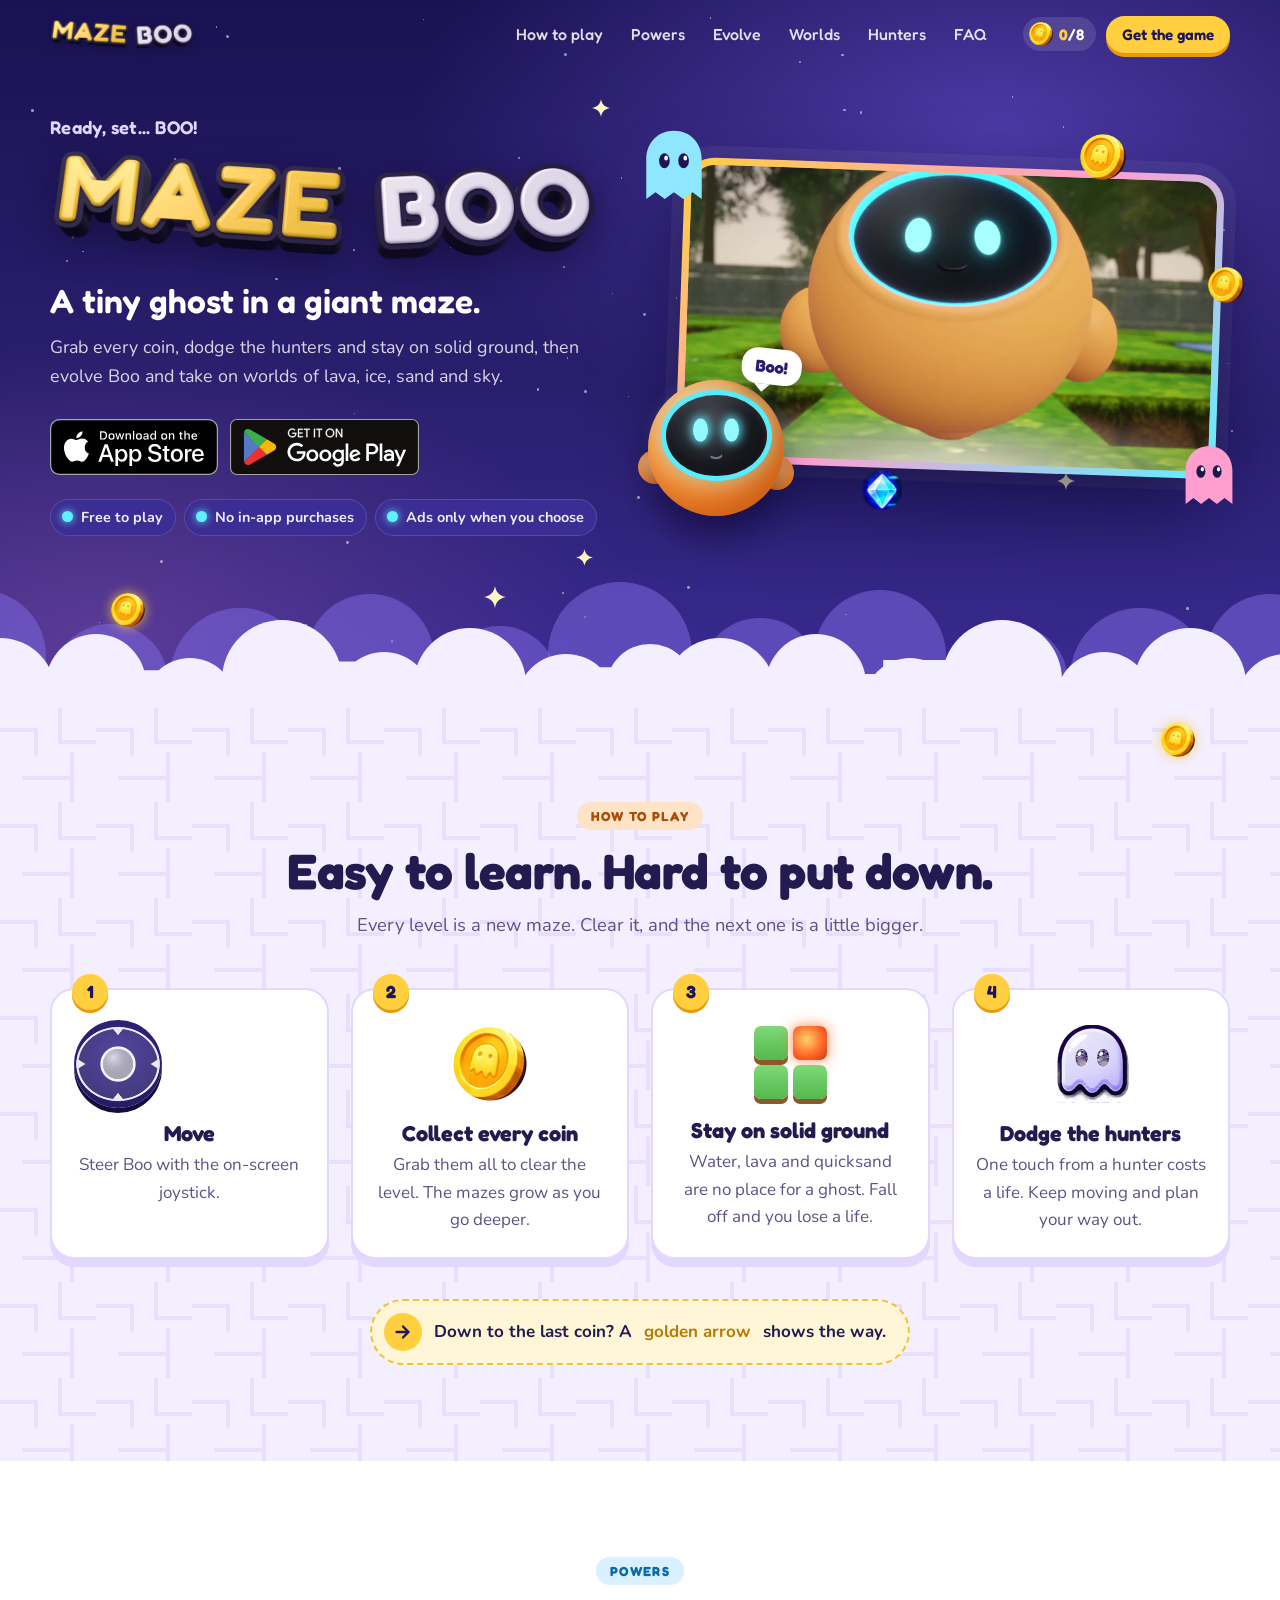
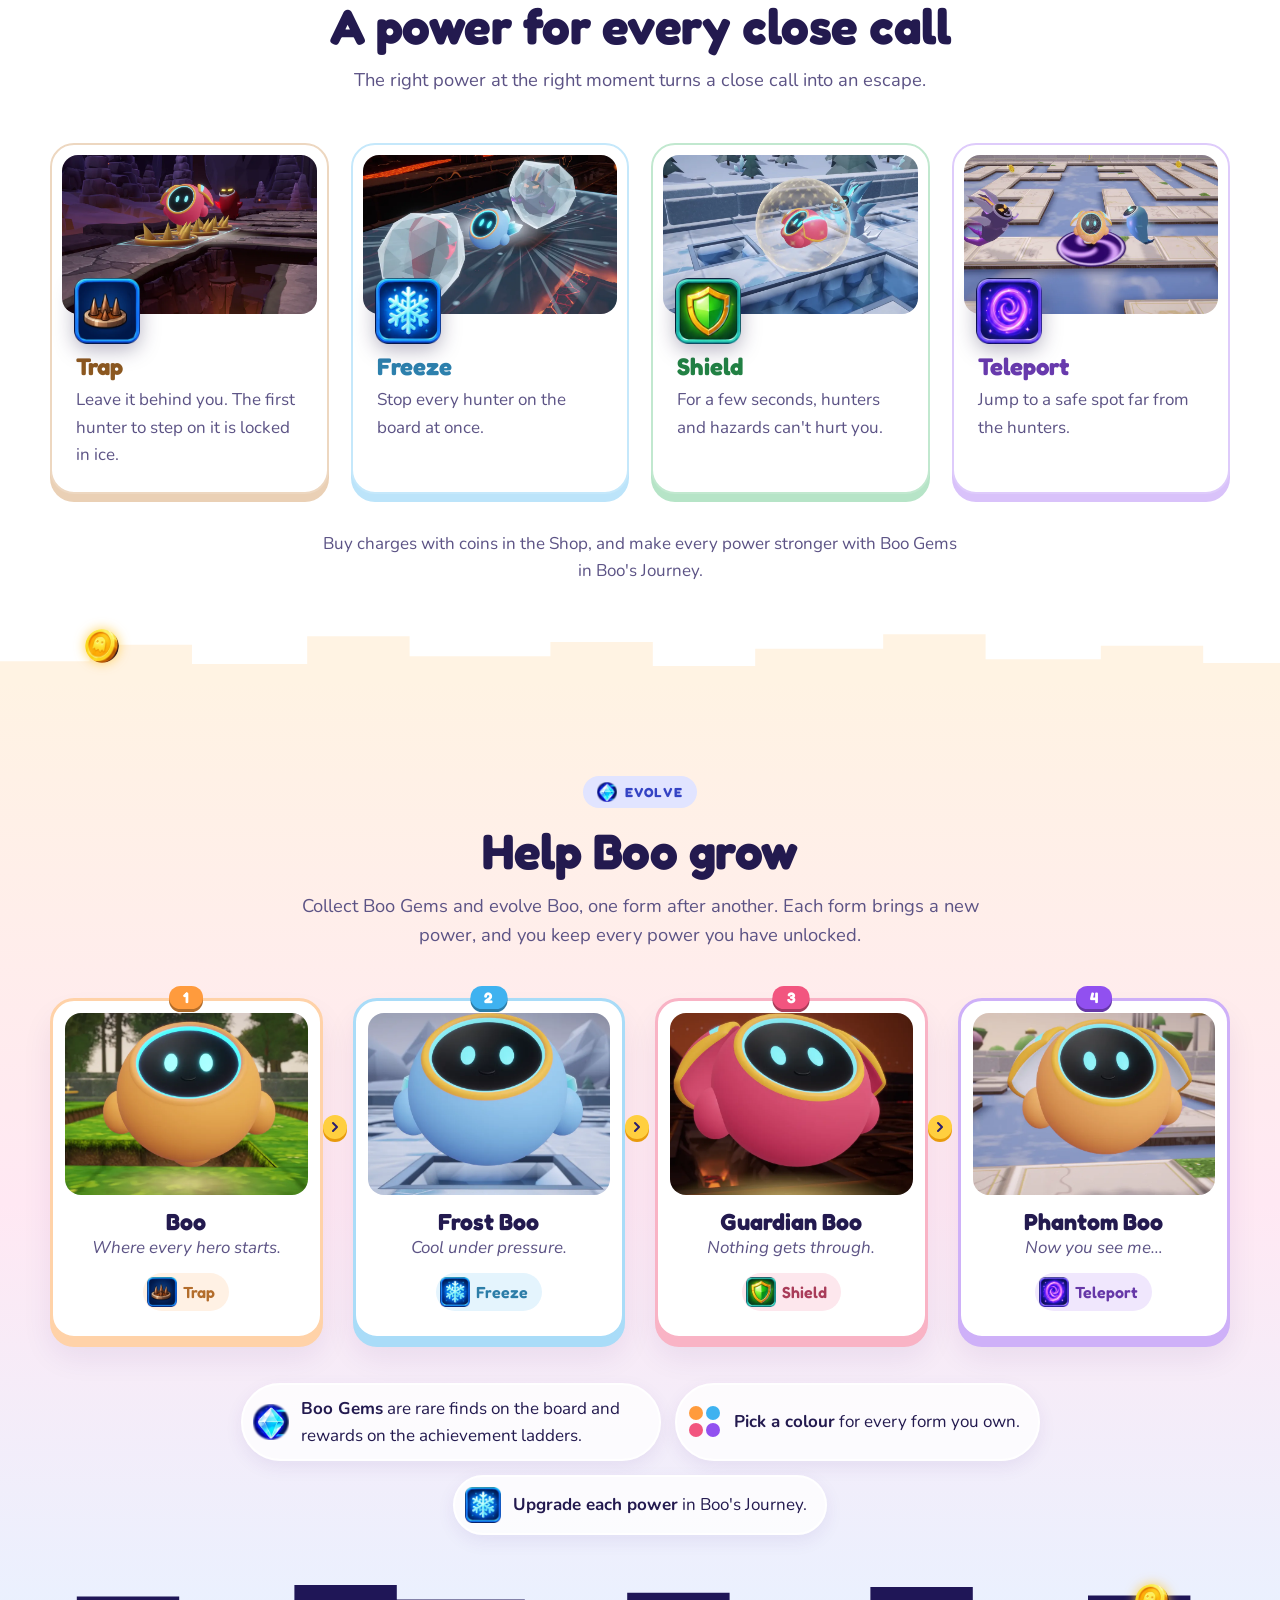
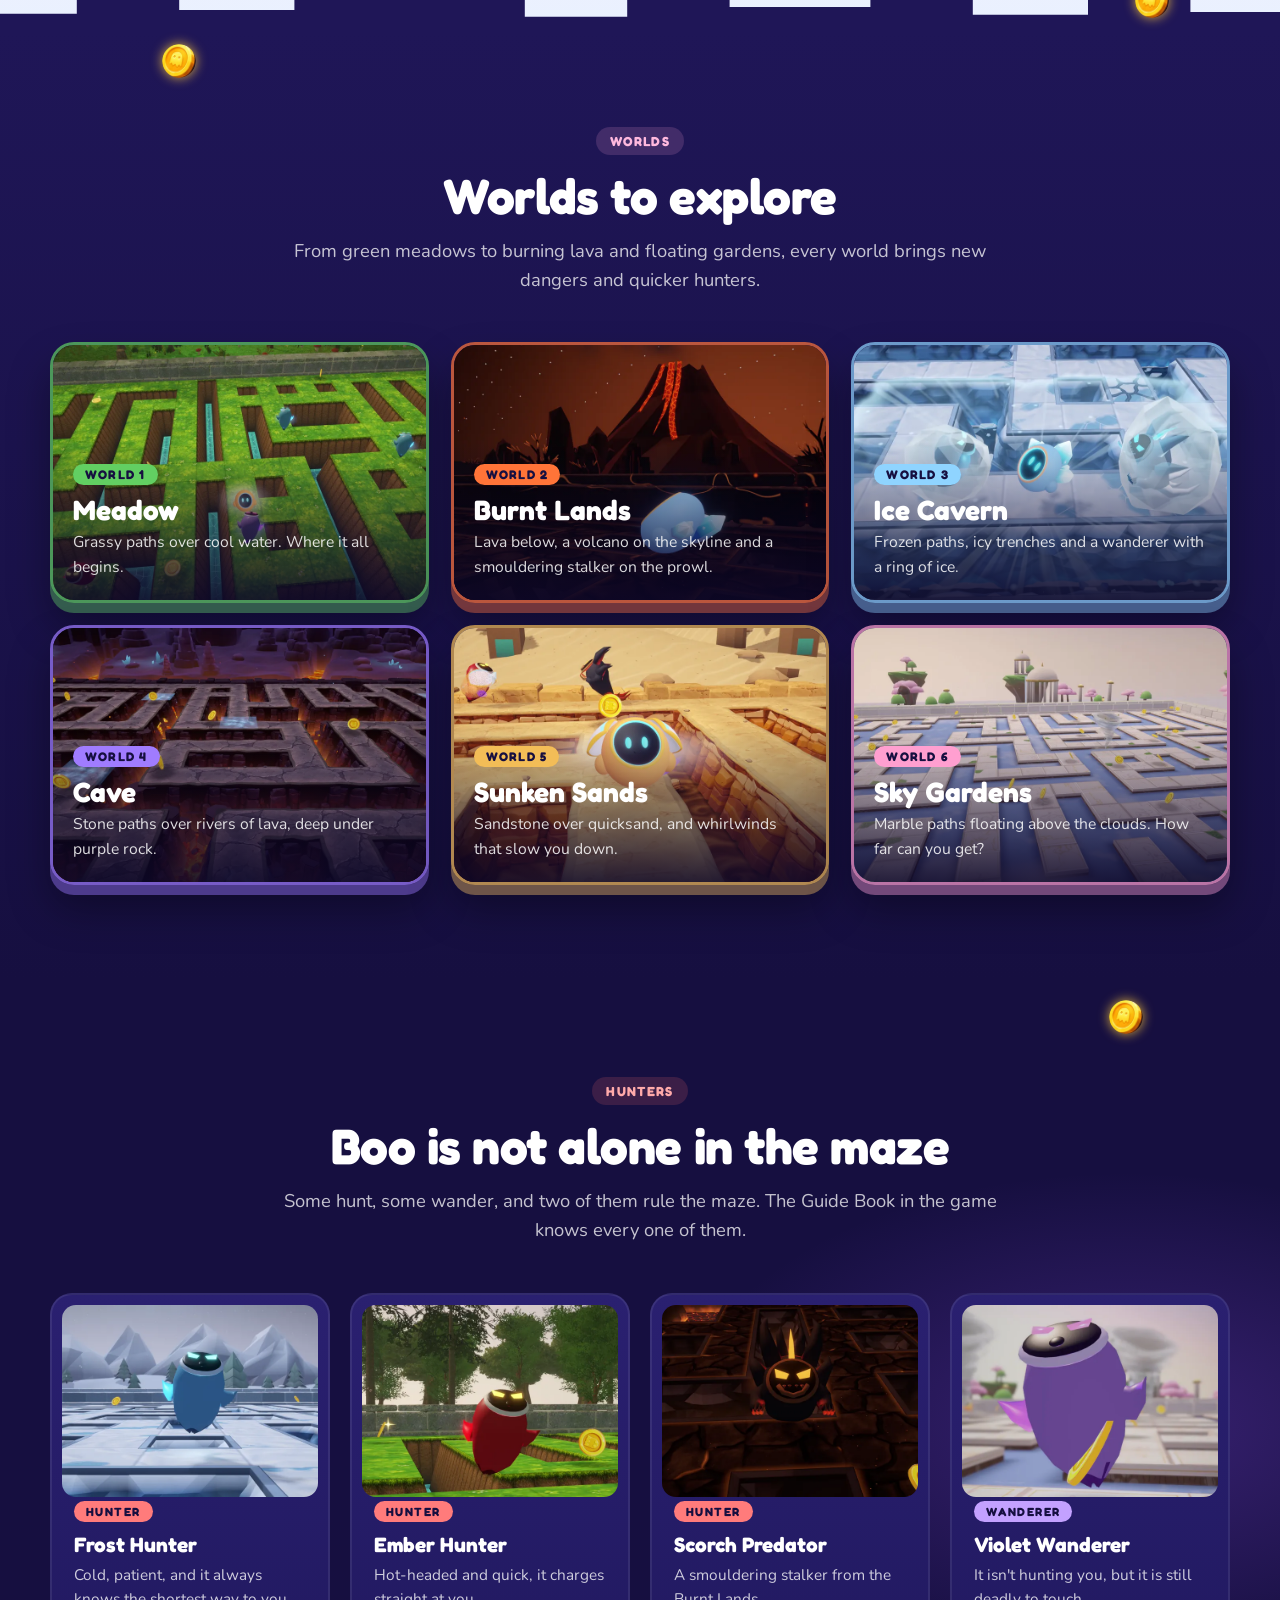
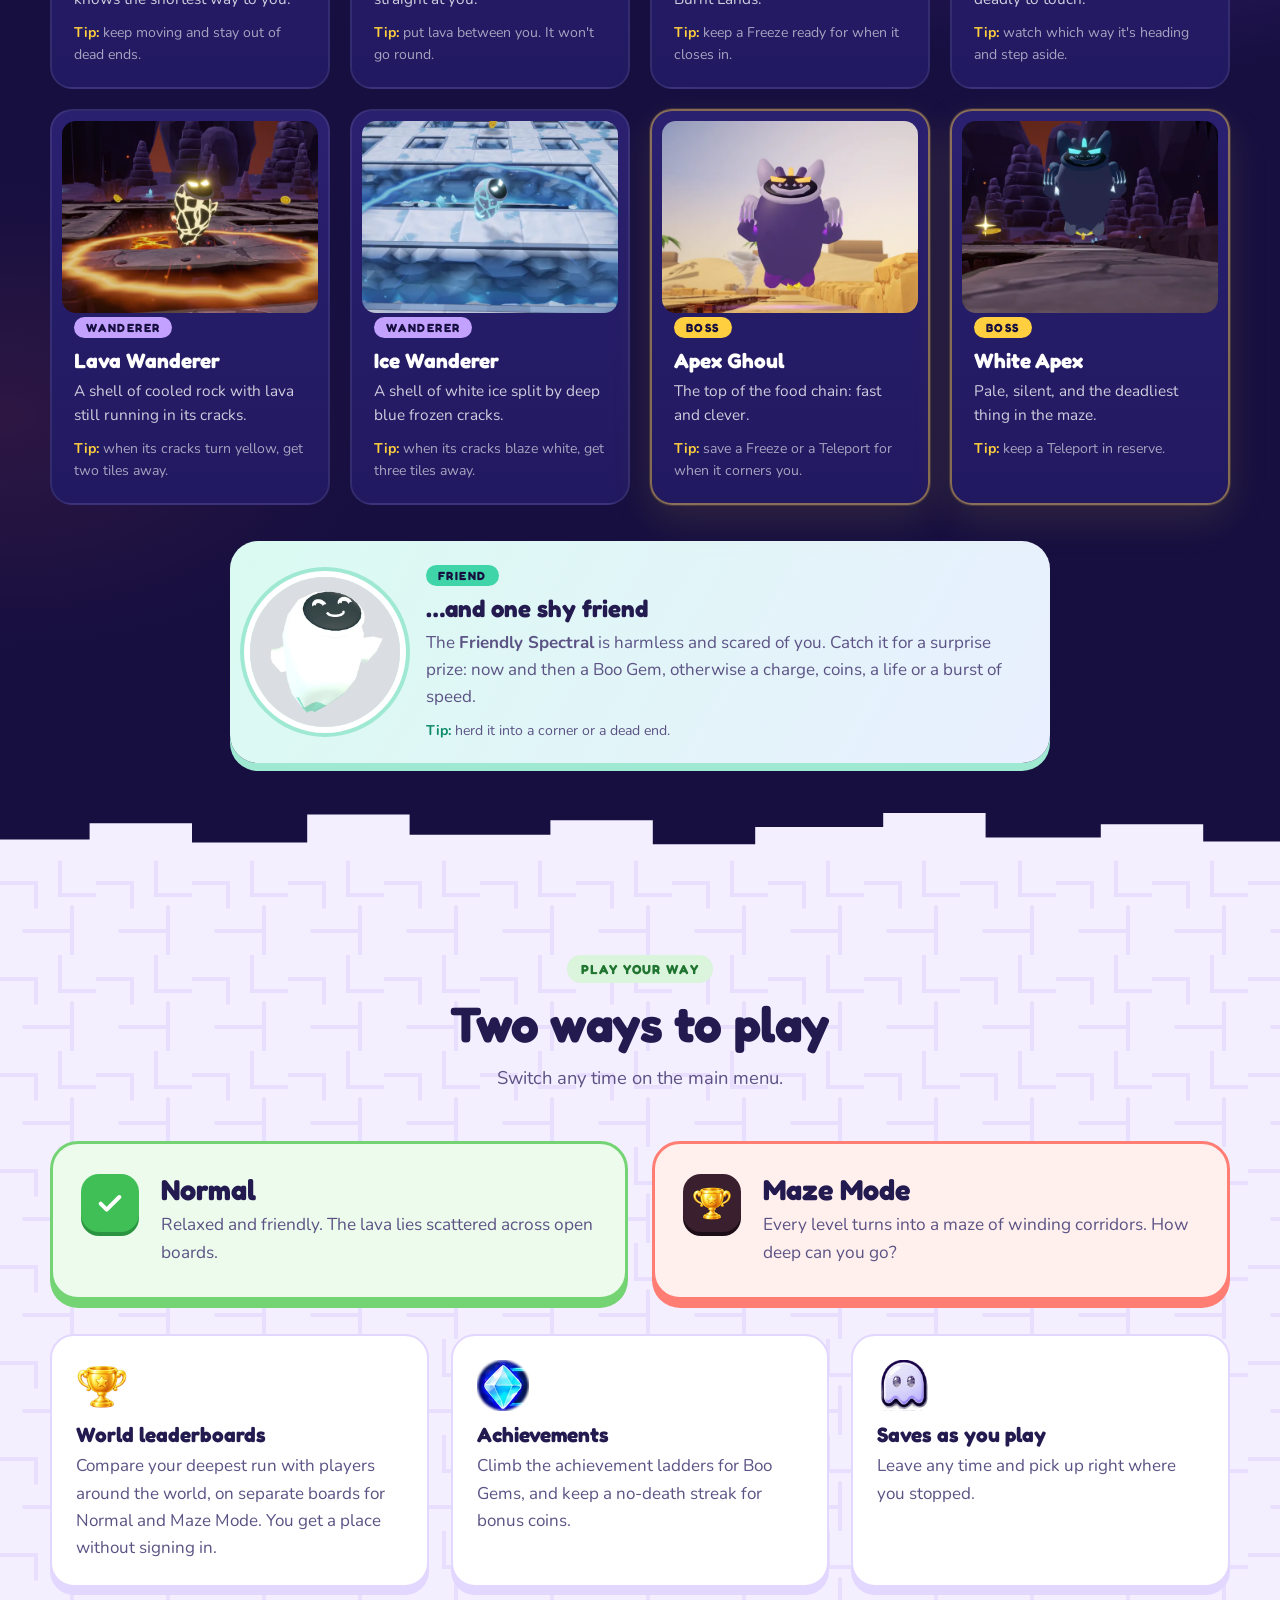
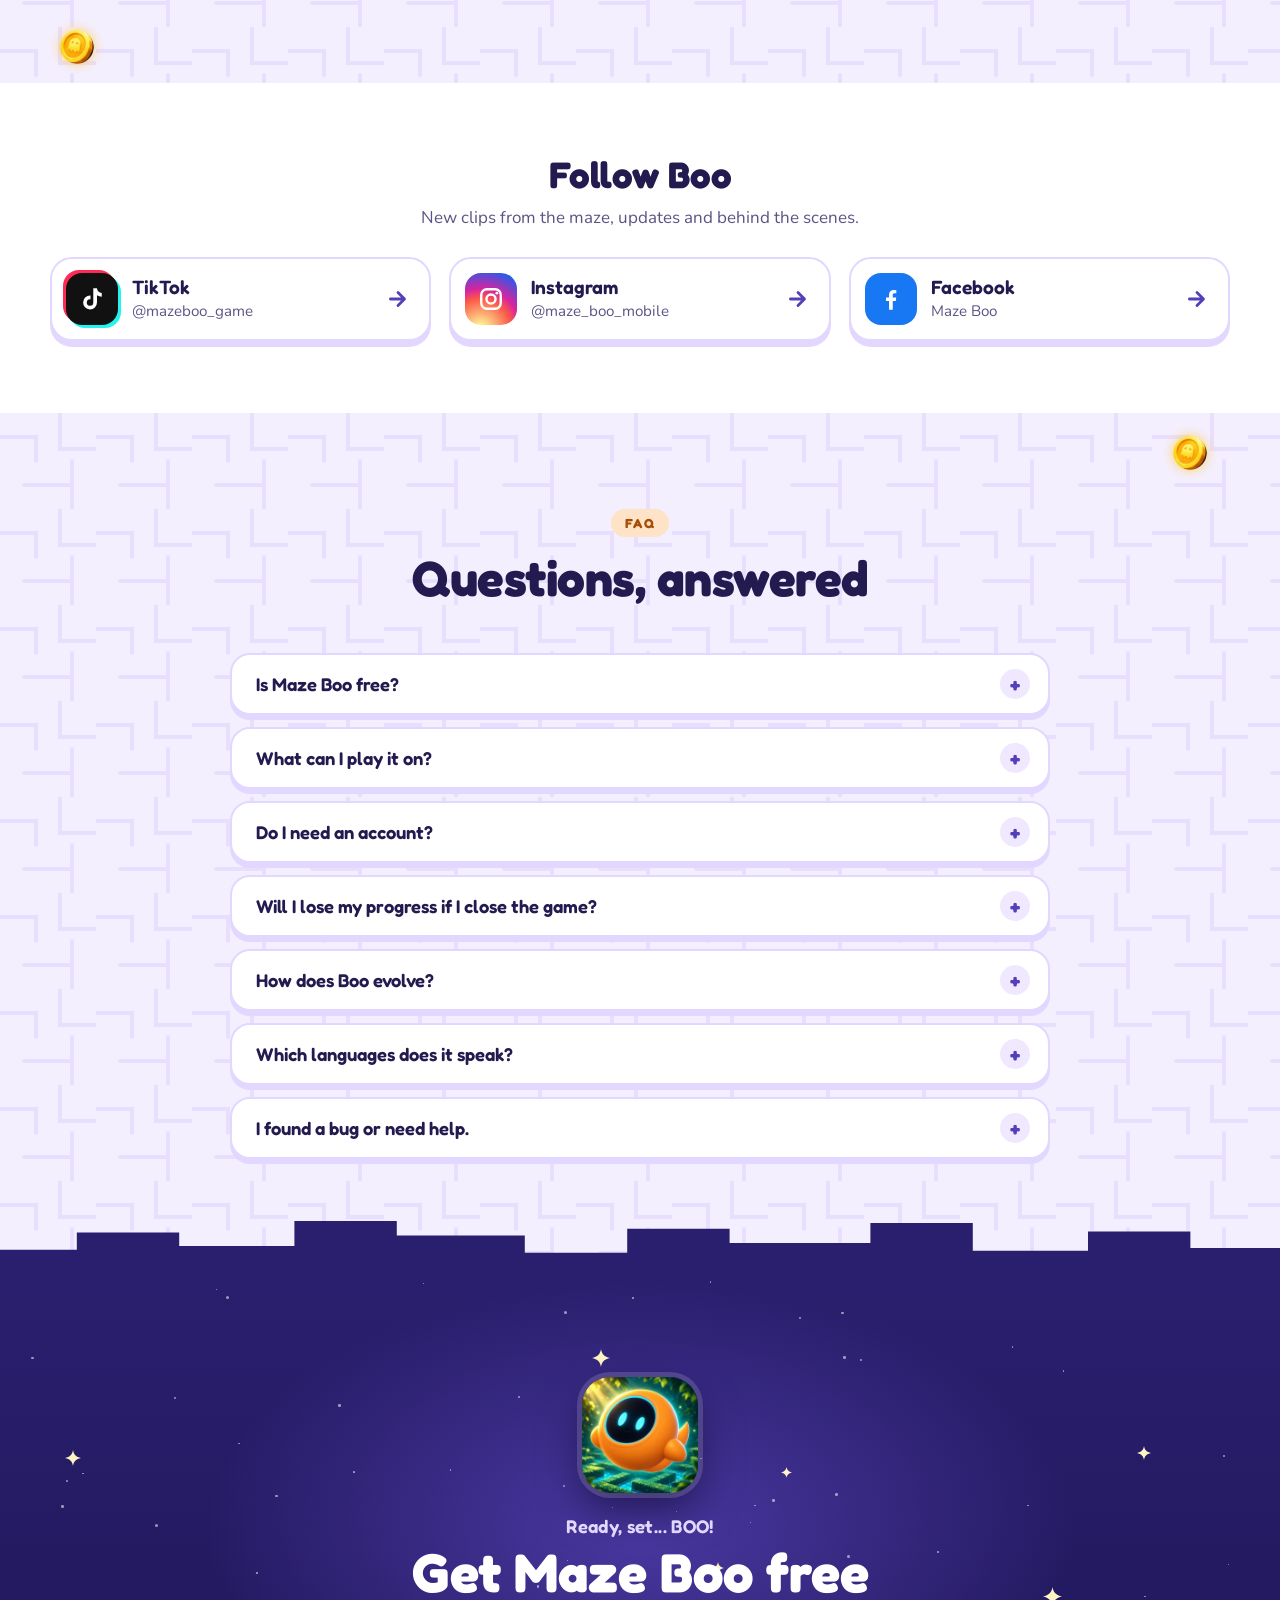
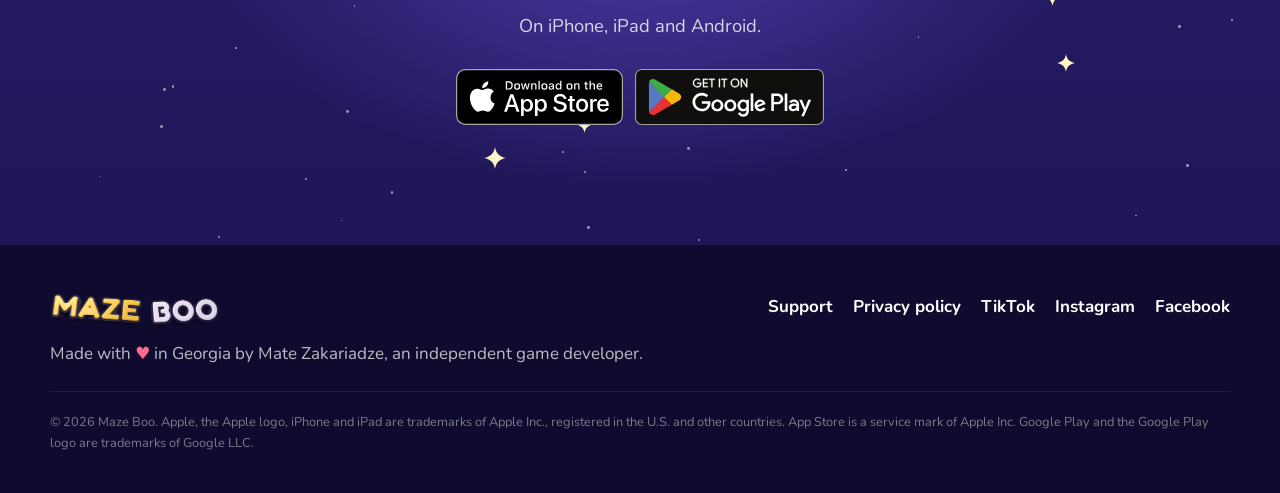
==== commit e8d7fe52: "Take the browser build off the site The hero's link, the Try Maze Mode band and the footer link to t" ====
--- a/index.html
+++ b/index.html
@@ -62,7 +62,6 @@
       <symbol id="sparkle" viewBox="0 0 24 24"><path d="M12 0c.9 6.4 4.6 10.6 12 12-7.4 1.4-11.1 5.6-12 12-.9-6.4-4.6-10.6-12-12C7.4 10.6 11.1 6.4 12 0z"/></symbol>
       <symbol id="ghost" viewBox="0 0 60 70"><path d="M30 2C14.5 2 4 13.6 4 29v37l8.7-6.5 8.6 6.5 8.7-6.5 8.7 6.5 8.6-6.5L56 66V29C56 13.6 45.5 2 30 2z"/><ellipse cx="21" cy="30" rx="5" ry="7" fill="#1d1450"/><ellipse cx="39" cy="30" rx="5" ry="7" fill="#1d1450"/><ellipse cx="22.6" cy="27.5" rx="1.8" ry="2.4" fill="#fff"/><ellipse cx="40.6" cy="27.5" rx="1.8" ry="2.4" fill="#fff"/></symbol>
       <symbol id="arrow" viewBox="0 0 24 24"><path d="M5 12h12m-5-6 6 6-6 6" fill="none" stroke="currentColor" stroke-width="2.6" stroke-linecap="round" stroke-linejoin="round"/></symbol>
-      <symbol id="play" viewBox="0 0 24 24"><path d="M8 5.5v13a1 1 0 0 0 1.5.86l10.4-6.5a1 1 0 0 0 0-1.72L9.5 4.64A1 1 0 0 0 8 5.5z"/></symbol>
       <symbol id="tiktok" viewBox="0 0 24 24"><path d="M16.6 2h-3.4v13.2a3 3 0 1 1-2.6-3V8.8a6.4 6.4 0 1 0 6 6.4V8.6a8 8 0 0 0 4.4 1.3V6.5a4.5 4.5 0 0 1-4.4-4.5z"/></symbol>
       <symbol id="instagram" viewBox="0 0 24 24"><rect x="3" y="3" width="18" height="18" rx="5.2" fill="none" stroke="currentColor" stroke-width="2.2"/><circle cx="12" cy="12" r="4.2" fill="none" stroke="currentColor" stroke-width="2.2"/><circle cx="17.4" cy="6.6" r="1.3"/></symbol>
       <symbol id="facebook" viewBox="0 0 24 24"><path d="M13.6 22v-8.2h2.8l.4-3.3h-3.2V8.4c0-.9.3-1.6 1.6-1.6h1.7V3.9a23 23 0 0 0-2.5-.1c-2.5 0-4.2 1.5-4.2 4.3v2.4H7.4v3.3h2.8V22z"/></symbol>
@@ -114,10 +113,6 @@
               <img src="assets/img/badges/google-play.svg" alt="Get it on Google Play" width="180" height="53">
             </a>
           </div>
-          <a class="web-link" href="https://matvenko.github.io/mazeboo-web/" rel="noopener">
-            <svg aria-hidden="true"><use href="#play"/></svg>
-            <span>Or play Maze Mode in your browser</span>
-          </a>
           <ul class="facts" aria-label="At a glance">
             <li>Free to play</li>
             <li>No in-app purchases</li>
@@ -450,25 +445,9 @@
       <button class="coin-hidden" type="button" style="--x: 6%; --y: calc(100% - 36px)" aria-label="Collect a hidden coin" data-coin></button>
     </section>
 
-    <!-- Browser + social -->
+    <!-- Social -->
     <section class="section section-white section-tight">
       <div class="wrap">
-        <div class="web-play">
-          <div class="web-play-text">
-            <p class="pill pill-white">No phone nearby?</p>
-            <h2>Try Maze Mode in your browser</h2>
-            <p>Boo with every power, a quick trip through every world. No download, no ads.</p>
-            <a class="btn btn-white" href="https://matvenko.github.io/mazeboo-web/" rel="noopener">
-              <svg aria-hidden="true"><use href="#play"/></svg> Play in the browser
-            </a>
-            <p class="small">Best on a computer.</p>
-          </div>
-          <div class="web-play-window" aria-hidden="true">
-            <div class="window-bar"><i></i><i></i><i></i><span>matvenko.github.io/mazeboo-web</span></div>
-            <img src="assets/img/worlds/sky-gardens.webp" alt="" width="960" height="600" loading="lazy">
-          </div>
-        </div>
-
         <div class="follow">
           <h2 class="follow-title">Follow Boo</h2>
           <p class="follow-sub">New clips from the maze, updates and behind the scenes.</p>
@@ -507,7 +486,7 @@
           </details>
           <details>
             <summary>What can I play it on?</summary>
-            <p>On Android through <a href="https://play.google.com/store/apps/details?id=com.mate_zakariadze.mazeboo" data-store="play" rel="noopener">Google Play</a>, and on iPhone and iPad (iOS 15 or later) through the <a href="https://apps.apple.com/app/id6819451632" data-store="apple" rel="noopener">App Store</a>. Maze Mode also runs <a href="https://matvenko.github.io/mazeboo-web/" rel="noopener">in your browser</a>.</p>
+            <p>On Android through <a href="https://play.google.com/store/apps/details?id=com.mate_zakariadze.mazeboo" data-store="play" rel="noopener">Google Play</a>, and on iPhone and iPad (iOS 15 or later) through the <a href="https://apps.apple.com/app/id6819451632" data-store="apple" rel="noopener">App Store</a>.</p>
           </details>
           <details>
             <summary>Do I need an account?</summary>
@@ -567,7 +546,6 @@
         <a href="https://www.tiktok.com/@mazeboo_game" rel="noopener">TikTok</a>
         <a href="https://www.instagram.com/maze_boo_mobile/" rel="noopener">Instagram</a>
         <a href="https://www.facebook.com/profile.php?id=61595113745411" rel="noopener">Facebook</a>
-        <a href="https://matvenko.github.io/mazeboo-web/" rel="noopener">Play in the browser</a>
       </nav>
       <p class="legal">© 2026 Maze Boo. Apple, the Apple logo, iPhone and iPad are trademarks of Apple Inc., registered in the U.S. and other countries. App Store is a service mark of Apple Inc. Google Play and the Google Play logo are trademarks of Google LLC.</p>
     </div>
--- a/assets/css/site.css
+++ b/assets/css/site.css
@@ -92,7 +92,6 @@
 .btn:active { transform: translateY(2px); }
 .btn-sun { background: var(--sun); color: var(--night-800); box-shadow: 0 4px 0 var(--sun-deep); }
 .btn-sun:active { box-shadow: 0 1px 0 var(--sun-deep); }
-.btn-white { background: #fff; color: var(--night-700); box-shadow: 0 5px 0 rgba(30, 10, 80, .25); }
 .btn-small { padding: 9px 16px; font-size: .95rem; }
 
 .pill {
@@ -107,7 +106,6 @@
 .pill-sky { background: rgba(255, 159, 208, .16); color: #ffb9de; }
 .pill-hunter { background: rgba(255, 107, 107, .16); color: #ffaaaa; }
 .pill-meadow { background: #dbf4dc; color: #1f7430; }
-.pill-white { background: rgba(255, 255, 255, .2); color: #fff; }
 
 /* ---------- Top bar ---------- */
 
@@ -216,16 +214,6 @@
 .badge img { height: 56px; width: auto; }
 .badge:hover { transform: translateY(-3px); filter: drop-shadow(0 8px 14px rgba(0, 0, 0, .35)); }
 [data-platform="android"] .badge-play { order: -1; }
-
-.web-link {
-  display: inline-flex; align-items: center; gap: 10px; margin-top: 18px;
-  color: var(--sun); font: 600 1.05rem var(--head); text-decoration: none;
-}
-.web-link svg {
-  width: 30px; height: 30px; padding: 7px 6px 7px 8px; border-radius: 50%;
-  background: var(--sun); fill: var(--night-800);
-}
-.web-link:hover span { text-decoration: underline; text-underline-offset: 4px; }
 
 .facts { display: flex; flex-wrap: wrap; gap: 8px; margin: 24px 0 0; padding: 0; list-style: none; }
 .facts li {
@@ -541,27 +529,8 @@
 .extras h3 { font-size: 1.3rem; margin-bottom: 6px; }
 .extras p { color: var(--ink-soft); }
 
-/* Browser play and social */
-.web-play {
-  display: grid; grid-template-columns: minmax(0, 1fr) minmax(0, 1fr); align-items: center; gap: 40px;
-  padding: 44px; border-radius: 34px; color: #fff; overflow: hidden;
-  background:
-    radial-gradient(500px 300px at 100% 0%, rgba(255, 255, 255, .22), transparent 60%),
-    linear-gradient(120deg, var(--night-500), #9a5cf5 55%, #ff8fc4);
-  box-shadow: 0 10px 0 #6a3fc8;
-}
-.web-play h2 { margin: 14px 0 10px; font-size: clamp(1.8rem, 3.6vw, 2.6rem); }
-.web-play-text > p:not(.pill) { color: rgba(255, 255, 255, .9); font-size: 1.1rem; }
-.web-play .btn { margin-top: 22px; }
-.web-play .small { margin-top: 10px; font-size: .9rem; opacity: .8; }
-.web-play-window { border-radius: 18px; overflow: hidden; background: #fff; transform: rotate(-2.5deg); box-shadow: 0 24px 50px rgba(30, 10, 80, .45); }
-.window-bar { display: flex; align-items: center; gap: 6px; padding: 10px 14px; background: #f1edfb; color: #8a80a8; font-size: .8rem; font-weight: 700; }
-.window-bar i { width: 11px; height: 11px; border-radius: 50%; background: #ff6b6b; }
-.window-bar i:nth-child(2) { background: #ffcf3f; }
-.window-bar i:nth-child(3) { background: #62cf62; }
-.window-bar span { margin-left: 10px; padding: 3px 12px; border-radius: 999px; background: #fff; overflow: hidden; text-overflow: ellipsis; white-space: nowrap; }
-
-.follow { margin-top: 56px; text-align: center; }
+/* Social */
+.follow { text-align: center; }
 .follow-title { font-size: clamp(1.7rem, 3.4vw, 2.3rem); }
 .follow-sub { margin-top: 8px; color: var(--ink-soft); }
 .socials { display: grid; grid-template-columns: repeat(3, minmax(0, 1fr)); gap: 18px; margin-top: 26px; text-align: left; }
@@ -722,8 +691,6 @@
   .path { grid-template-columns: repeat(2, minmax(0, 1fr)); gap: 34px 30px; }
   .form:nth-child(2)::after { display: none; }
   .worlds { grid-template-columns: repeat(2, minmax(0, 1fr)); }
-  .web-play { grid-template-columns: 1fr; padding: 32px; text-align: center; }
-  .web-play-window { max-width: 480px; margin: 0 auto; }
   .socials { grid-template-columns: 1fr; max-width: 520px; margin-inline: auto; }
   .extras { grid-template-columns: 1fr; }
 }
@@ -767,7 +734,6 @@
   .friend { grid-template-columns: 1fr; text-align: center; padding: 24px; }
   .friend img { margin: 0 auto; width: 130px; }
   .role-friend { justify-self: center; }
-  .web-play { padding: 28px 20px; }
   .footer-in { grid-template-columns: 1fr; }
 }
 
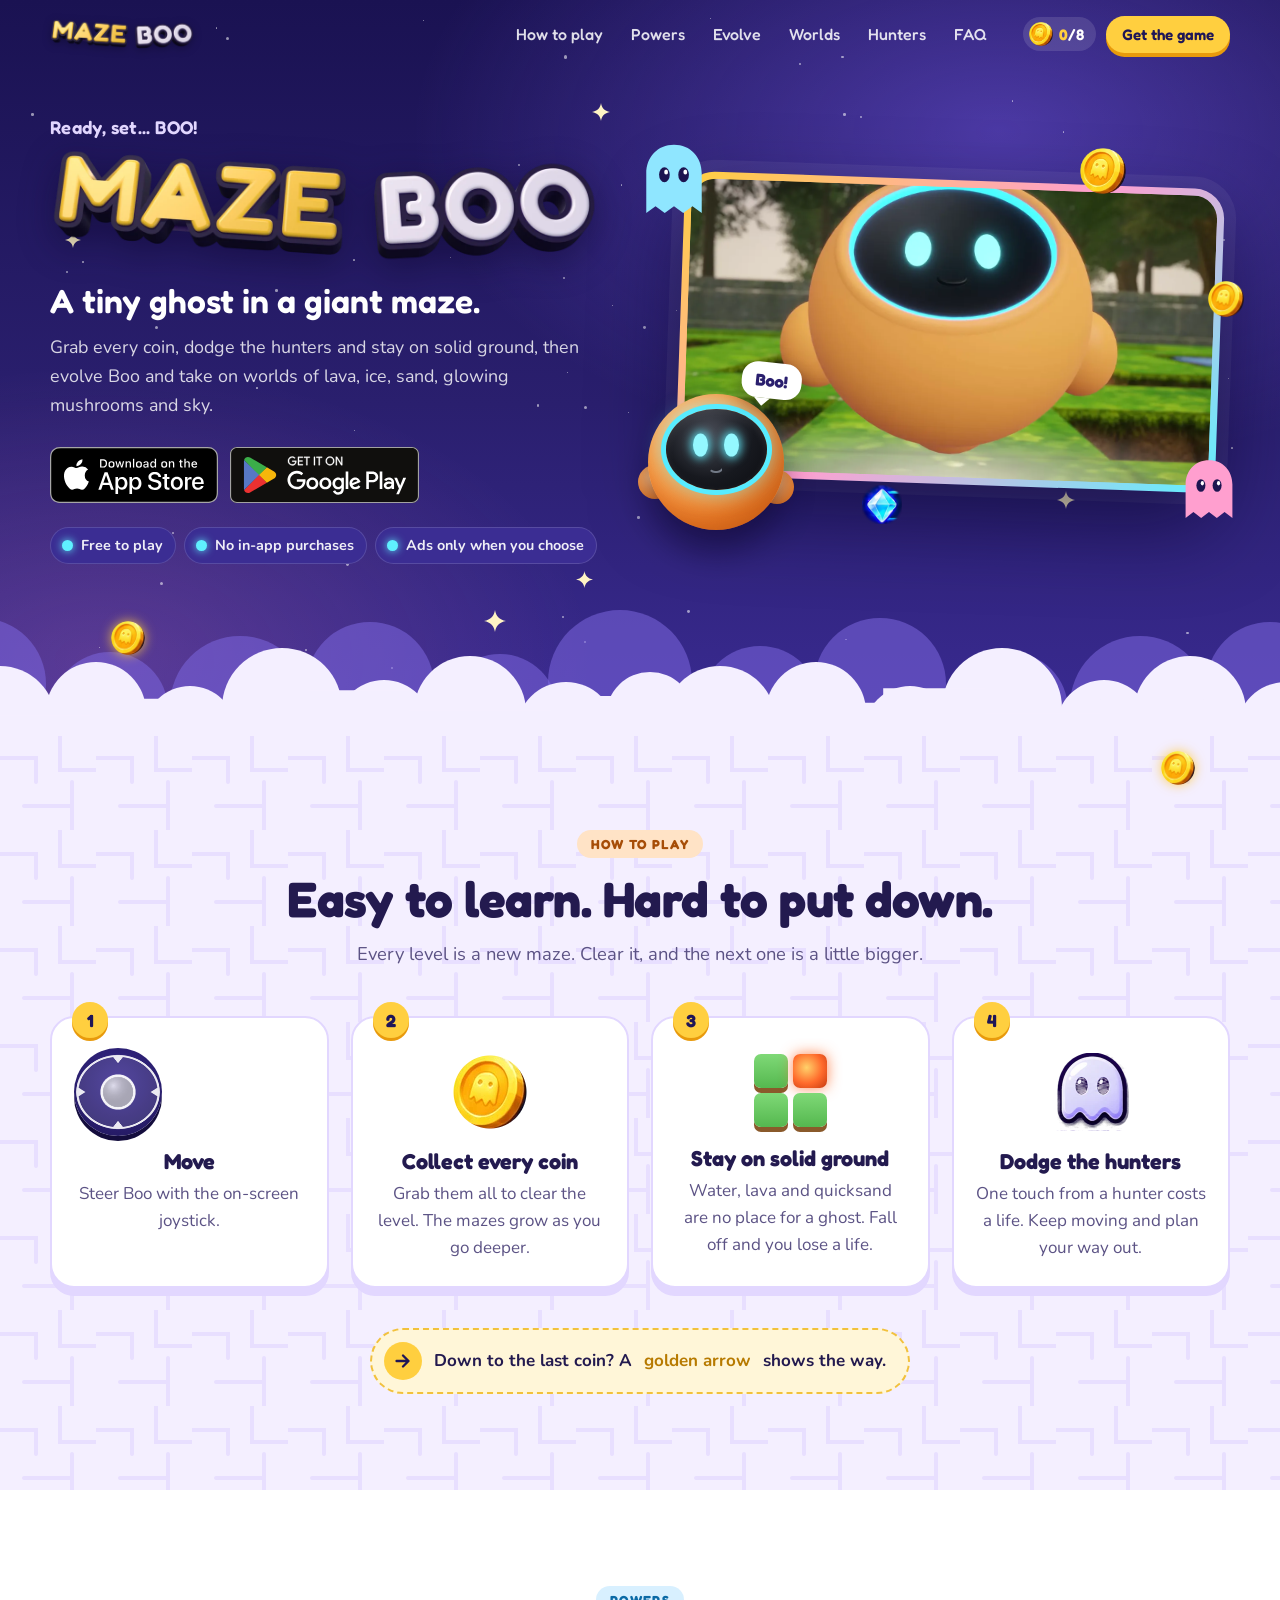
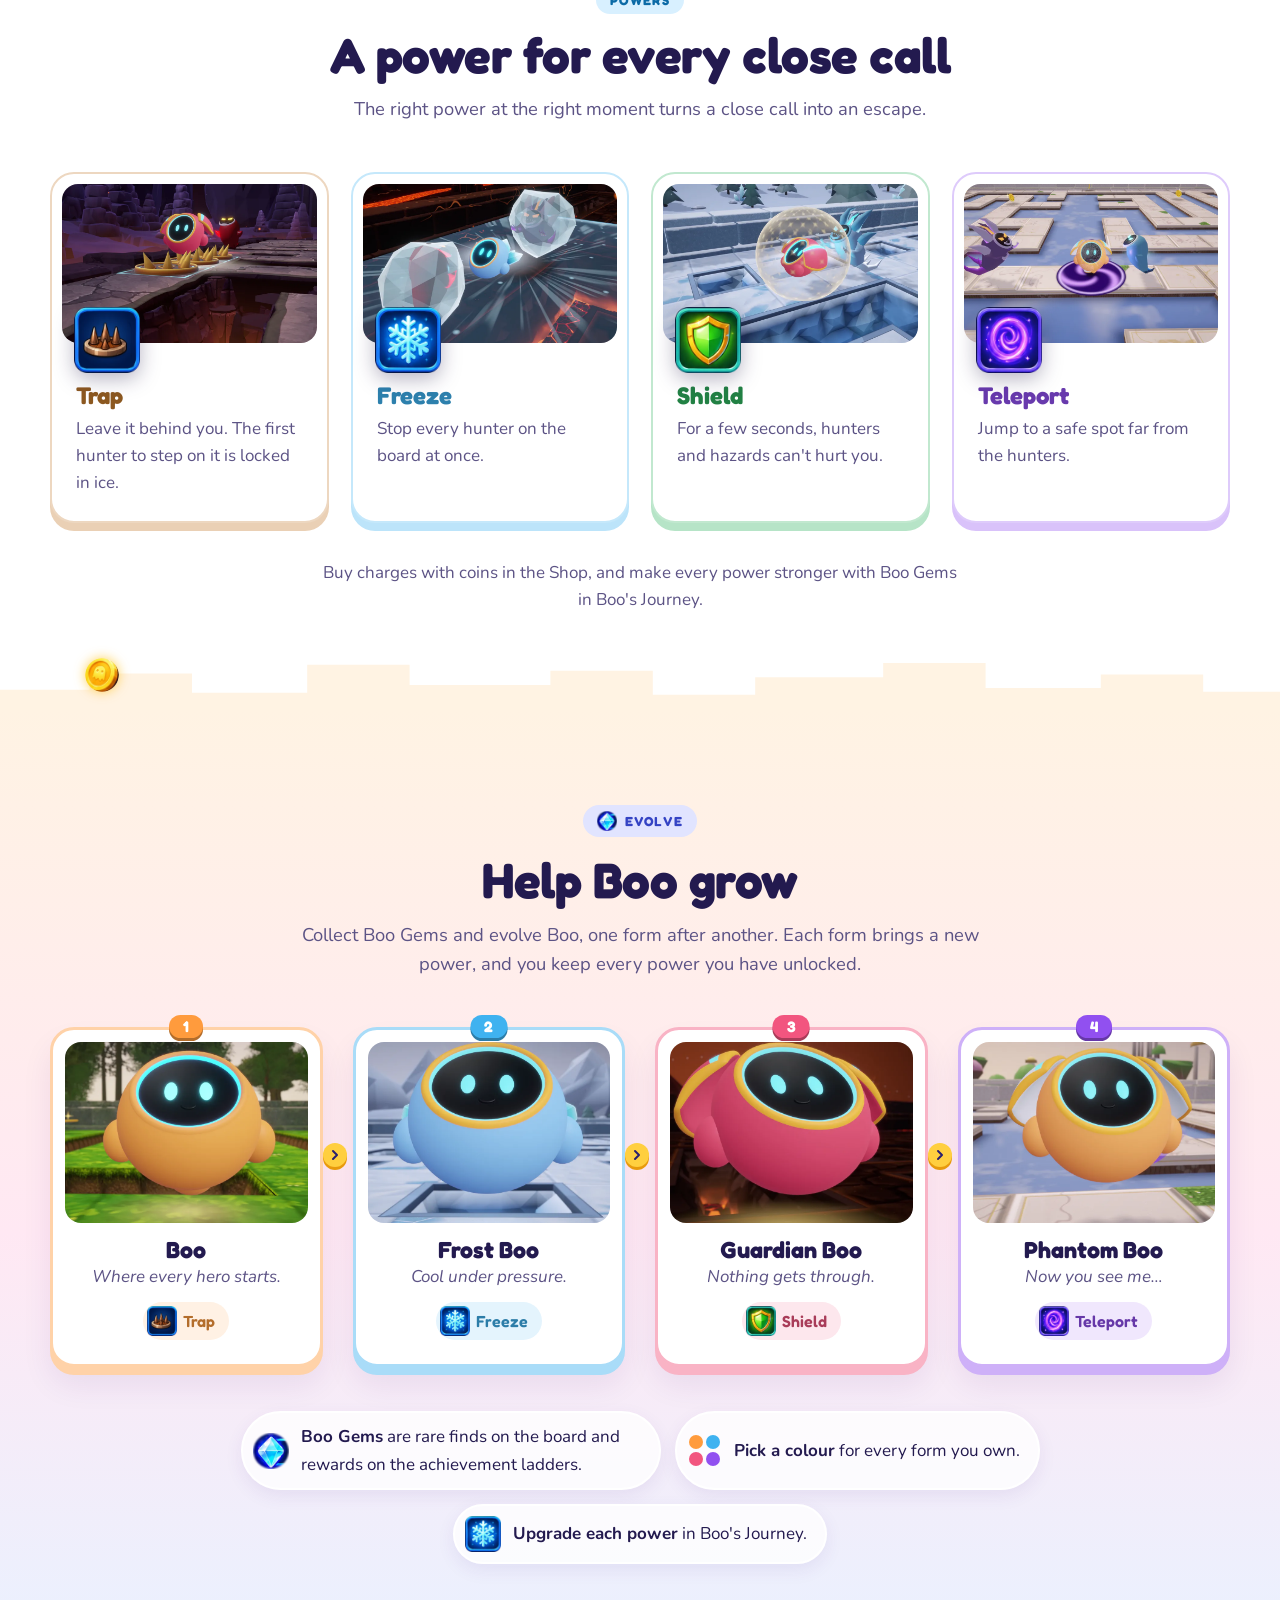
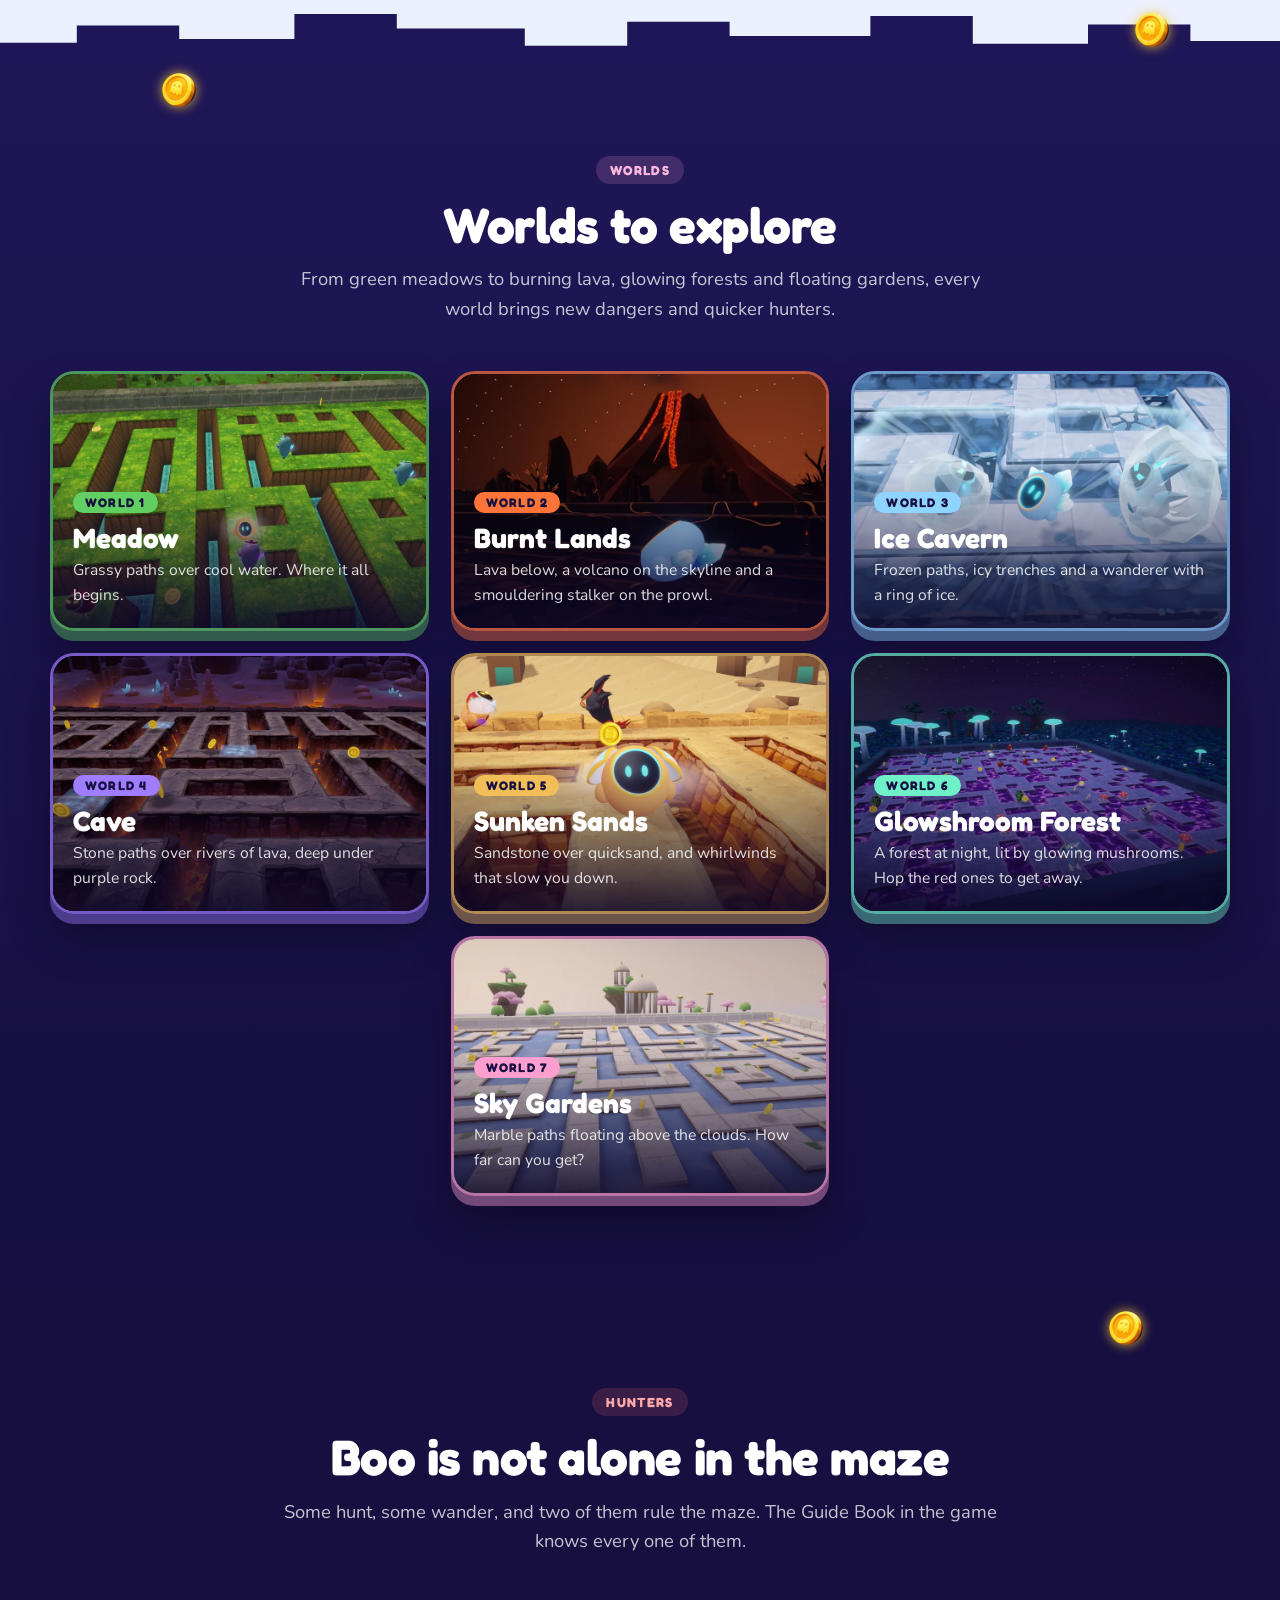
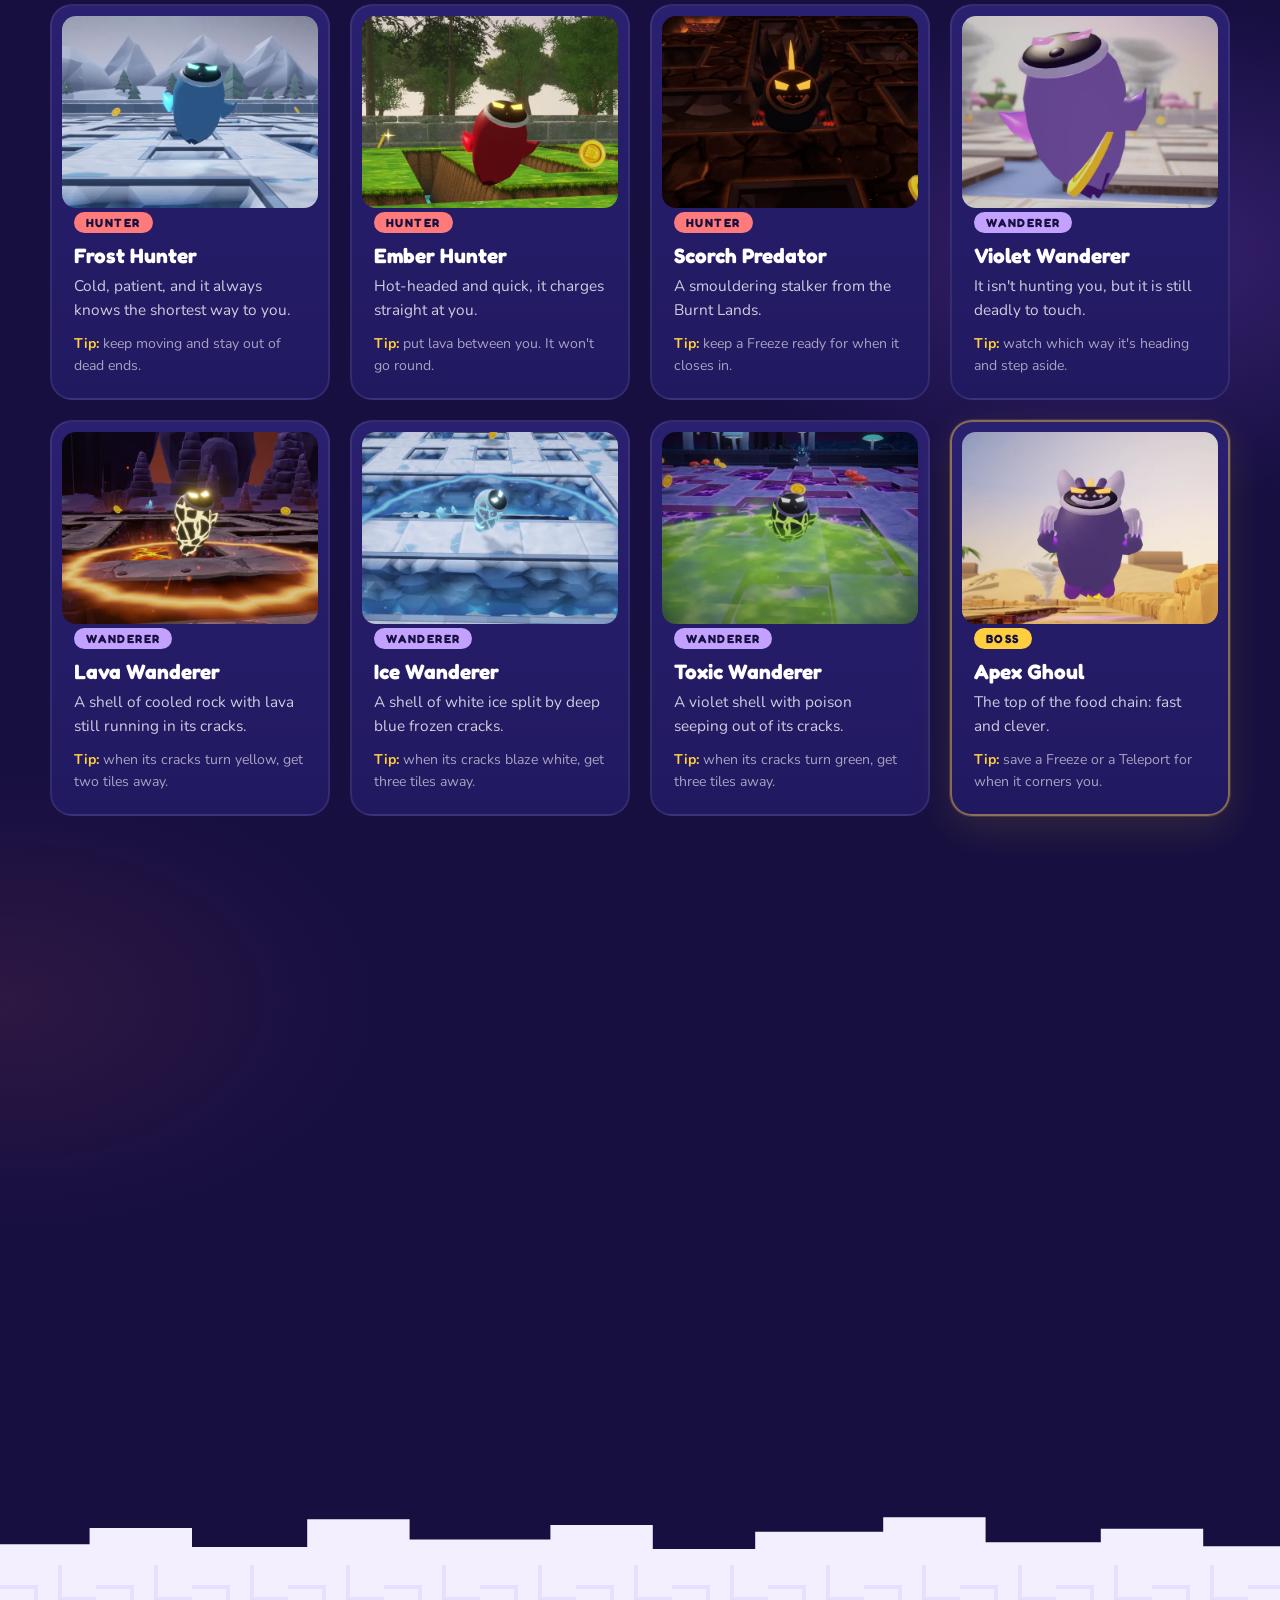
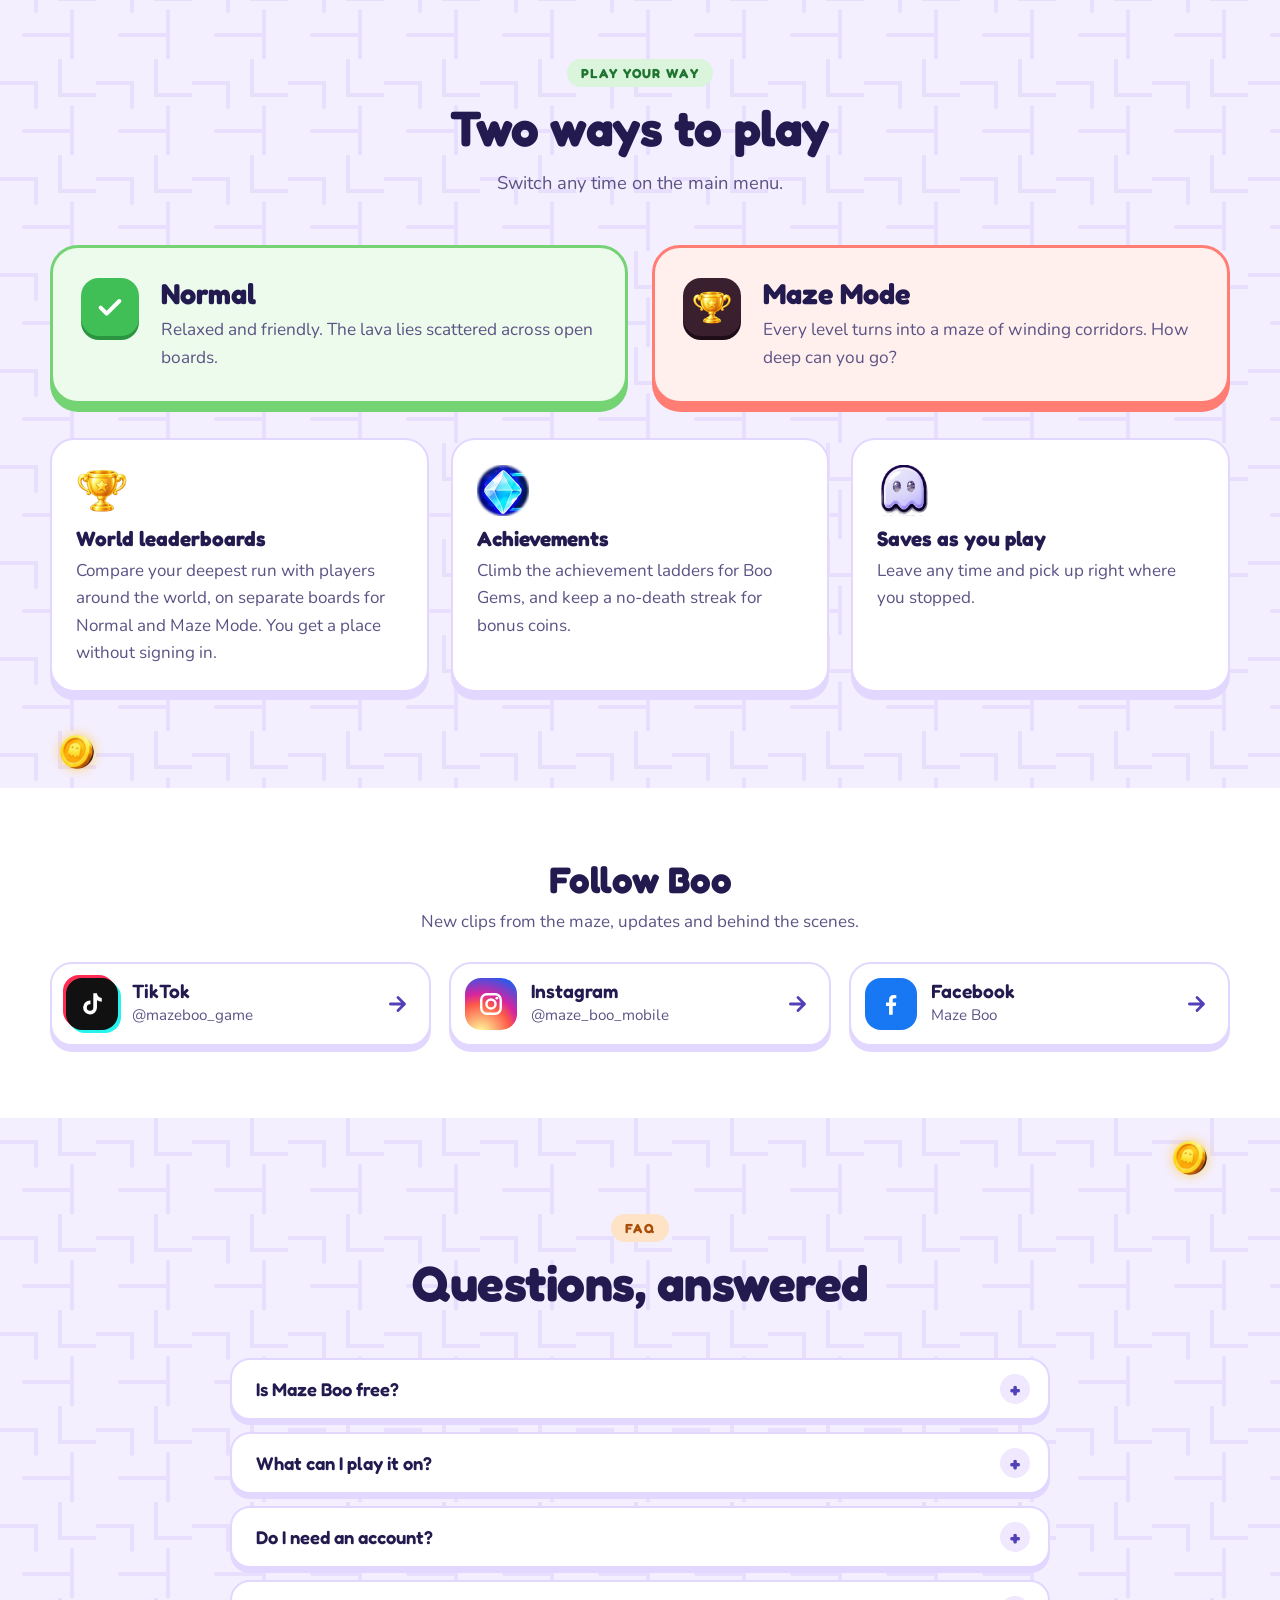
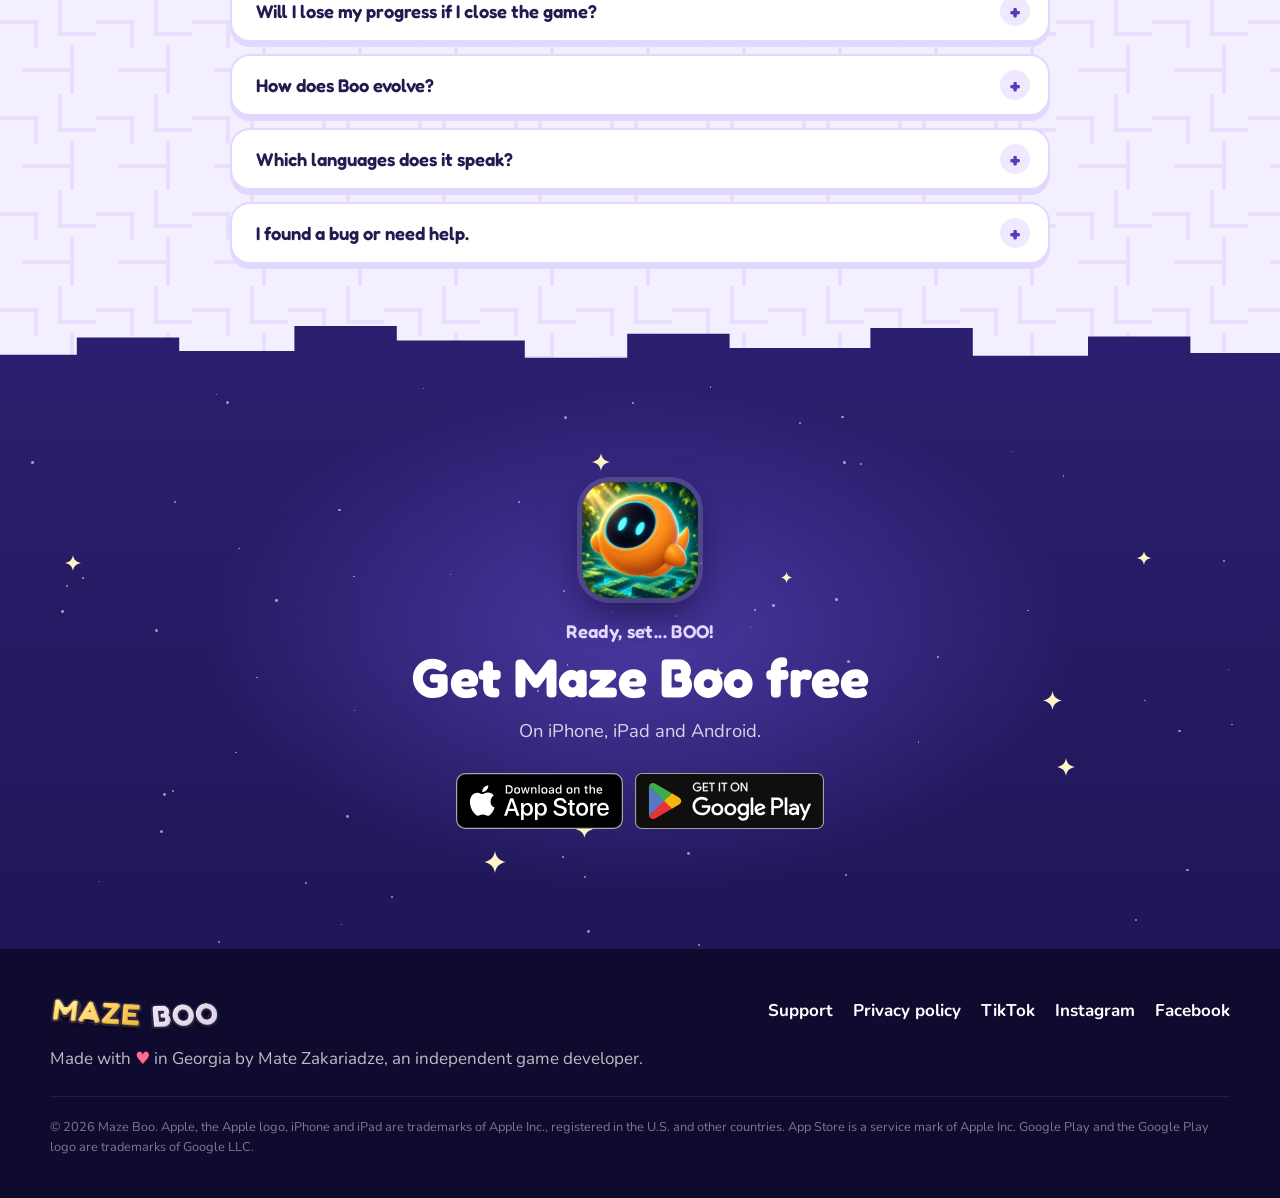
==== commit c95103e1: "Add the Glowshroom Forest and its Toxic Wanderer The forest is World 6 and the Sky Gardens World 7, " ====
--- a/index.html
+++ b/index.html
@@ -4,7 +4,7 @@
   <meta charset="utf-8">
   <meta name="viewport" content="width=device-width, initial-scale=1, viewport-fit=cover">
   <title>Maze Boo — a tiny ghost in a giant maze</title>
-  <meta name="description" content="Maze Boo is a free, cute top-down maze game for iPhone, iPad and Android. Grab every coin, dodge the hunters, stay on solid ground and evolve Boo through worlds of lava, ice, sand and sky.">
+  <meta name="description" content="Maze Boo is a free, cute top-down maze game for iPhone, iPad and Android. Grab every coin, dodge the hunters, stay on solid ground and evolve Boo through worlds of lava, ice, sand, glowing mushrooms and sky.">
   <link rel="canonical" href="https://matvenko.github.io/">
   <meta name="theme-color" content="#1f1657">
   <meta name="apple-itunes-app" content="app-id=6819451632">
@@ -104,7 +104,7 @@
           <p class="kicker">Ready, set... BOO!</p>
           <h1 class="hero-logo"><img src="assets/img/logo.webp" alt="Maze Boo" width="1200" height="250"></h1>
           <p class="tagline">A tiny ghost in a giant maze.</p>
-          <p class="lede">Grab every coin, dodge the hunters and stay on solid ground, then evolve Boo and take on worlds of lava, ice, sand and sky.</p>
+          <p class="lede">Grab every coin, dodge the hunters and stay on solid ground, then evolve Boo and take on worlds of lava, ice, sand, glowing mushrooms and sky.</p>
           <div class="stores" data-stores>
             <a class="badge badge-apple" href="https://apps.apple.com/app/id6819451632" data-store="apple" rel="noopener">
               <img src="assets/img/badges/app-store.svg" alt="Download on the App Store" width="120" height="40">
@@ -289,7 +289,7 @@
         <header class="section-head on-dark">
           <p class="pill pill-sky">Worlds</p>
           <h2>Worlds to explore</h2>
-          <p>From green meadows to burning lava and floating gardens, every world brings new dangers and quicker hunters.</p>
+          <p>From green meadows to burning lava, glowing forests and floating gardens, every world brings new dangers and quicker hunters.</p>
         </header>
         <div class="worlds">
           <article class="world" style="--c: var(--meadow)">
@@ -312,9 +312,13 @@
             <img src="assets/img/worlds/sunken-sands.webp" alt="Phantom Boo on sandstone paths in the Sunken Sands, hunters behind" width="960" height="600" loading="lazy">
             <div class="world-text"><span class="world-tag">World 5</span><h3>Sunken Sands</h3><p>Sandstone over quicksand, and whirlwinds that slow you down.</p></div>
           </article>
+          <article class="world" style="--c: var(--forest)">
+            <img src="assets/img/worlds/glowshroom-forest.webp" alt="The Glowshroom Forest at night: a stone maze over a glowing violet pool, red bounce mushrooms on its paths, giant teal mushrooms and twisted trees beyond" width="960" height="600" loading="lazy">
+            <div class="world-text"><span class="world-tag">World 6</span><h3>Glowshroom Forest</h3><p>A forest at night, lit by glowing mushrooms. Hop the red ones to get away.</p></div>
+          </article>
           <article class="world" style="--c: var(--sky)">
             <img src="assets/img/worlds/sky-gardens.webp" alt="A white marble maze over the clouds in the Sky Gardens, pink trees and floating islands beyond" width="960" height="600" loading="lazy">
-            <div class="world-text"><span class="world-tag">World 6</span><h3>Sky Gardens</h3><p>Marble paths floating above the clouds. How far can you get?</p></div>
+            <div class="world-text"><span class="world-tag">World 7</span><h3>Sky Gardens</h3><p>Marble paths floating above the clouds. How far can you get?</p></div>
           </article>
         </div>
         <p class="swipe" aria-hidden="true">Swipe <svg><use href="#arrow"/></svg></p>
@@ -372,6 +376,13 @@
             <h3>Ice Wanderer</h3>
             <p>A shell of white ice split by deep blue frozen cracks.</p>
             <p class="tip"><b>Tip:</b> when its cracks blaze white, get three tiles away.</p>
+          </article>
+          <article class="hunter" data-role="wanderer">
+            <img src="assets/img/hunters/toxic-wanderer.webp" alt="The Toxic Wanderer, a dark shell with poison-green cracks, inside its cloud of gas in the Glowshroom Forest" width="640" height="480" loading="lazy">
+            <span class="role">Wanderer</span>
+            <h3>Toxic Wanderer</h3>
+            <p>A violet shell with poison seeping out of its cracks.</p>
+            <p class="tip"><b>Tip:</b> when its cracks turn green, get three tiles away.</p>
           </article>
           <article class="hunter" data-role="boss">
             <img src="assets/img/hunters/apex-ghoul.webp" alt="The Apex Ghoul, a big purple boss with claws and a golden grin, in the Sunken Sands" width="640" height="480" loading="lazy">
--- a/assets/css/site.css
+++ b/assets/css/site.css
@@ -31,6 +31,7 @@
   --ice: #8fd4ff;
   --cave: #a07cff;
   --sands: #f3bd57;
+  --forest: #6ff0c8;
   --sky: #ff9fd0;
 
   --day: #f4efff;
@@ -464,9 +465,12 @@
 }
 .world h3 { margin: 8px 0 4px; font-size: 1.75rem; color: #fff; }
 .world p { color: rgba(255, 255, 255, .85); font-size: .98rem; }
+/* A card alone on the last row sits in the middle. */
+.worlds > :last-child:nth-child(3n + 1) { grid-column: 2; }
 
 /* Hunters */
 .hunters { display: grid; grid-template-columns: repeat(4, minmax(0, 1fr)); gap: 20px; }
+.hunters > :last-child:nth-child(4n + 1) { grid-column: 2 / span 2; justify-self: center; width: calc(50% - 10px); }
 .hunter {
   --role: #ff7b7b;
   position: relative; padding: 10px 10px 20px; border-radius: 22px;
@@ -665,6 +669,7 @@
 @media (max-width: 1080px) {
   .nav a { padding: 8px 9px; font-size: .95rem; }
   .hunters { grid-template-columns: repeat(2, minmax(0, 1fr)); }
+  .hunters > :last-child:nth-child(odd) { grid-column: 1 / -1; justify-self: center; width: calc(50% - 10px); }
 }
 
 @media (max-width: 960px) {
@@ -691,6 +696,7 @@
   .path { grid-template-columns: repeat(2, minmax(0, 1fr)); gap: 34px 30px; }
   .form:nth-child(2)::after { display: none; }
   .worlds { grid-template-columns: repeat(2, minmax(0, 1fr)); }
+  .worlds > :last-child:nth-child(odd) { grid-column: 1 / -1; justify-self: center; width: calc(50% - 11px); }
   .socials { grid-template-columns: 1fr; max-width: 520px; margin-inline: auto; }
   .extras { grid-template-columns: 1fr; }
 }
@@ -725,6 +731,7 @@
   }
   .powers::-webkit-scrollbar, .path::-webkit-scrollbar, .worlds::-webkit-scrollbar, .hunters::-webkit-scrollbar { display: none; }
   .powers > *, .path > *, .worlds > *, .hunters > * { scroll-snap-align: start; }
+  .worlds > :last-child:nth-child(n), .hunters > :last-child:nth-child(n) { grid-column: auto; justify-self: stretch; width: auto; }
   .path { gap: 30px; }
   .form:nth-child(2)::after { display: block; }
   .world { aspect-ratio: 4 / 5; }
